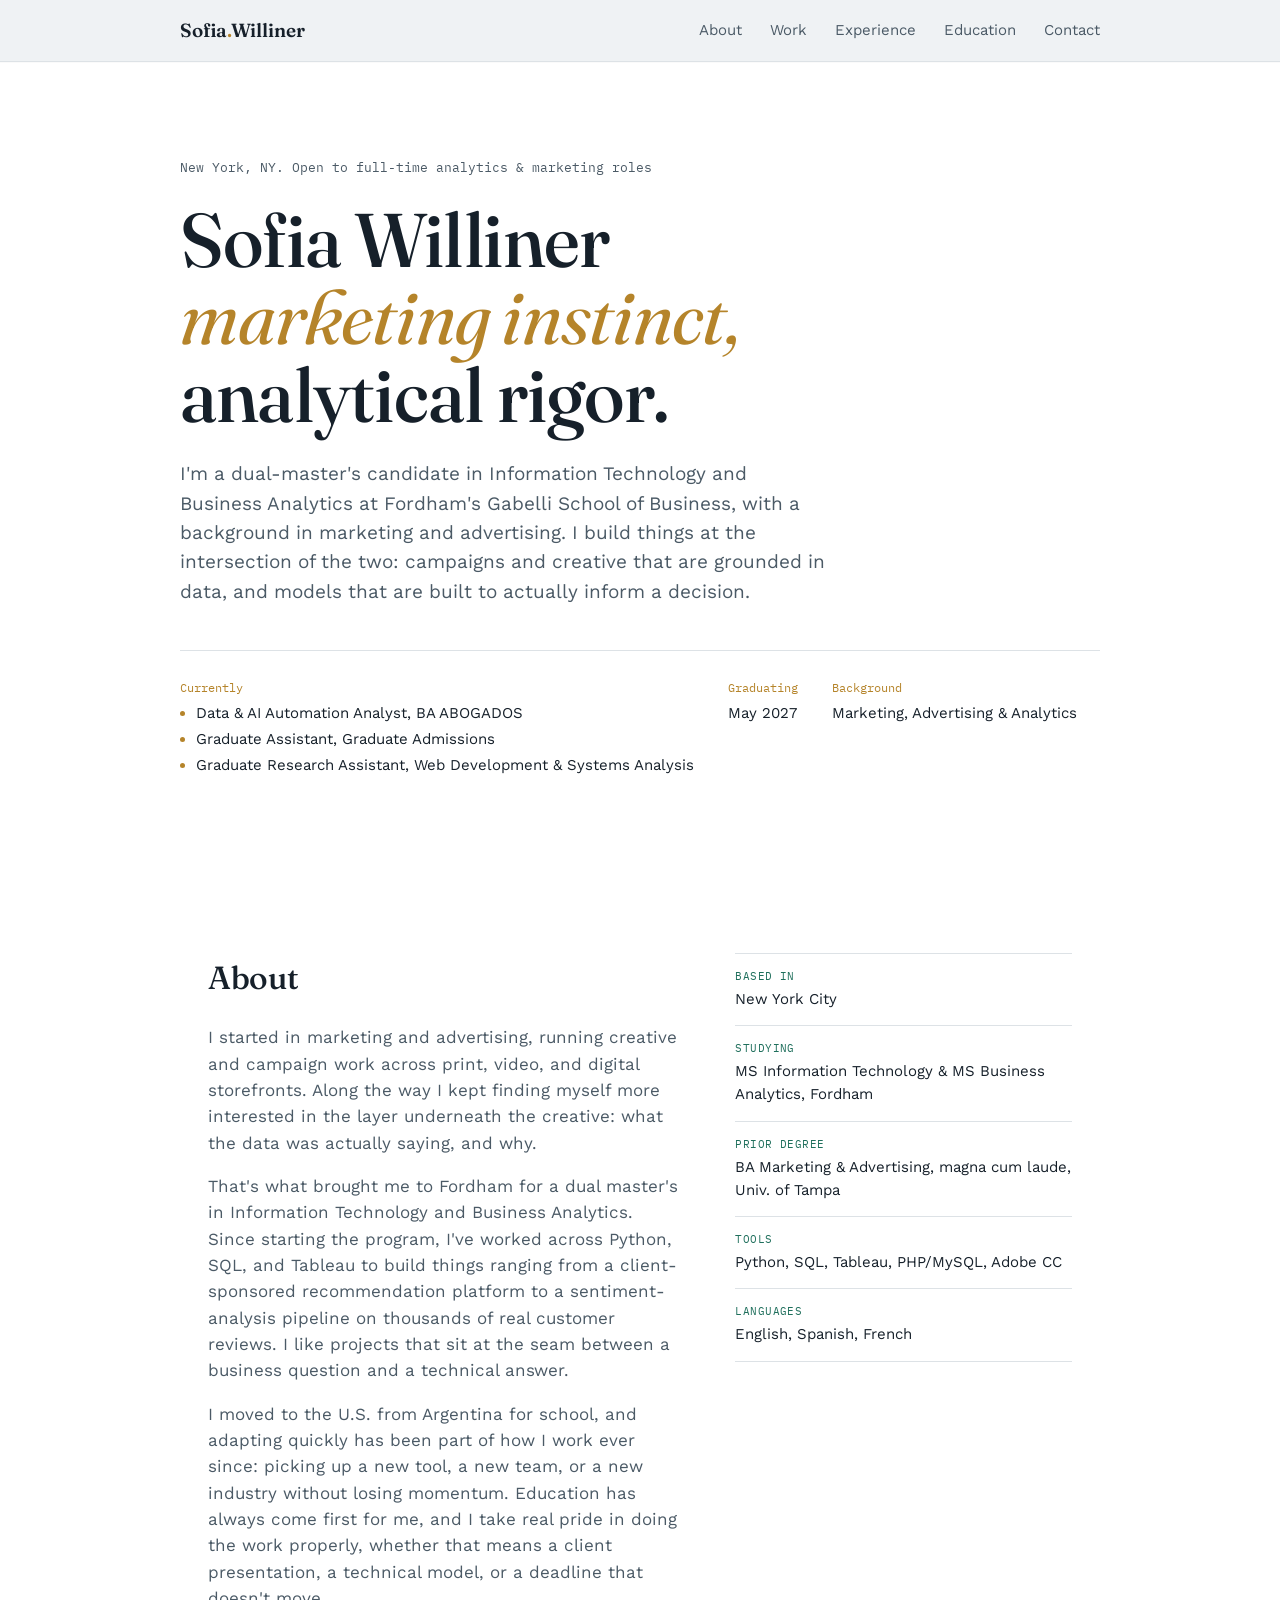
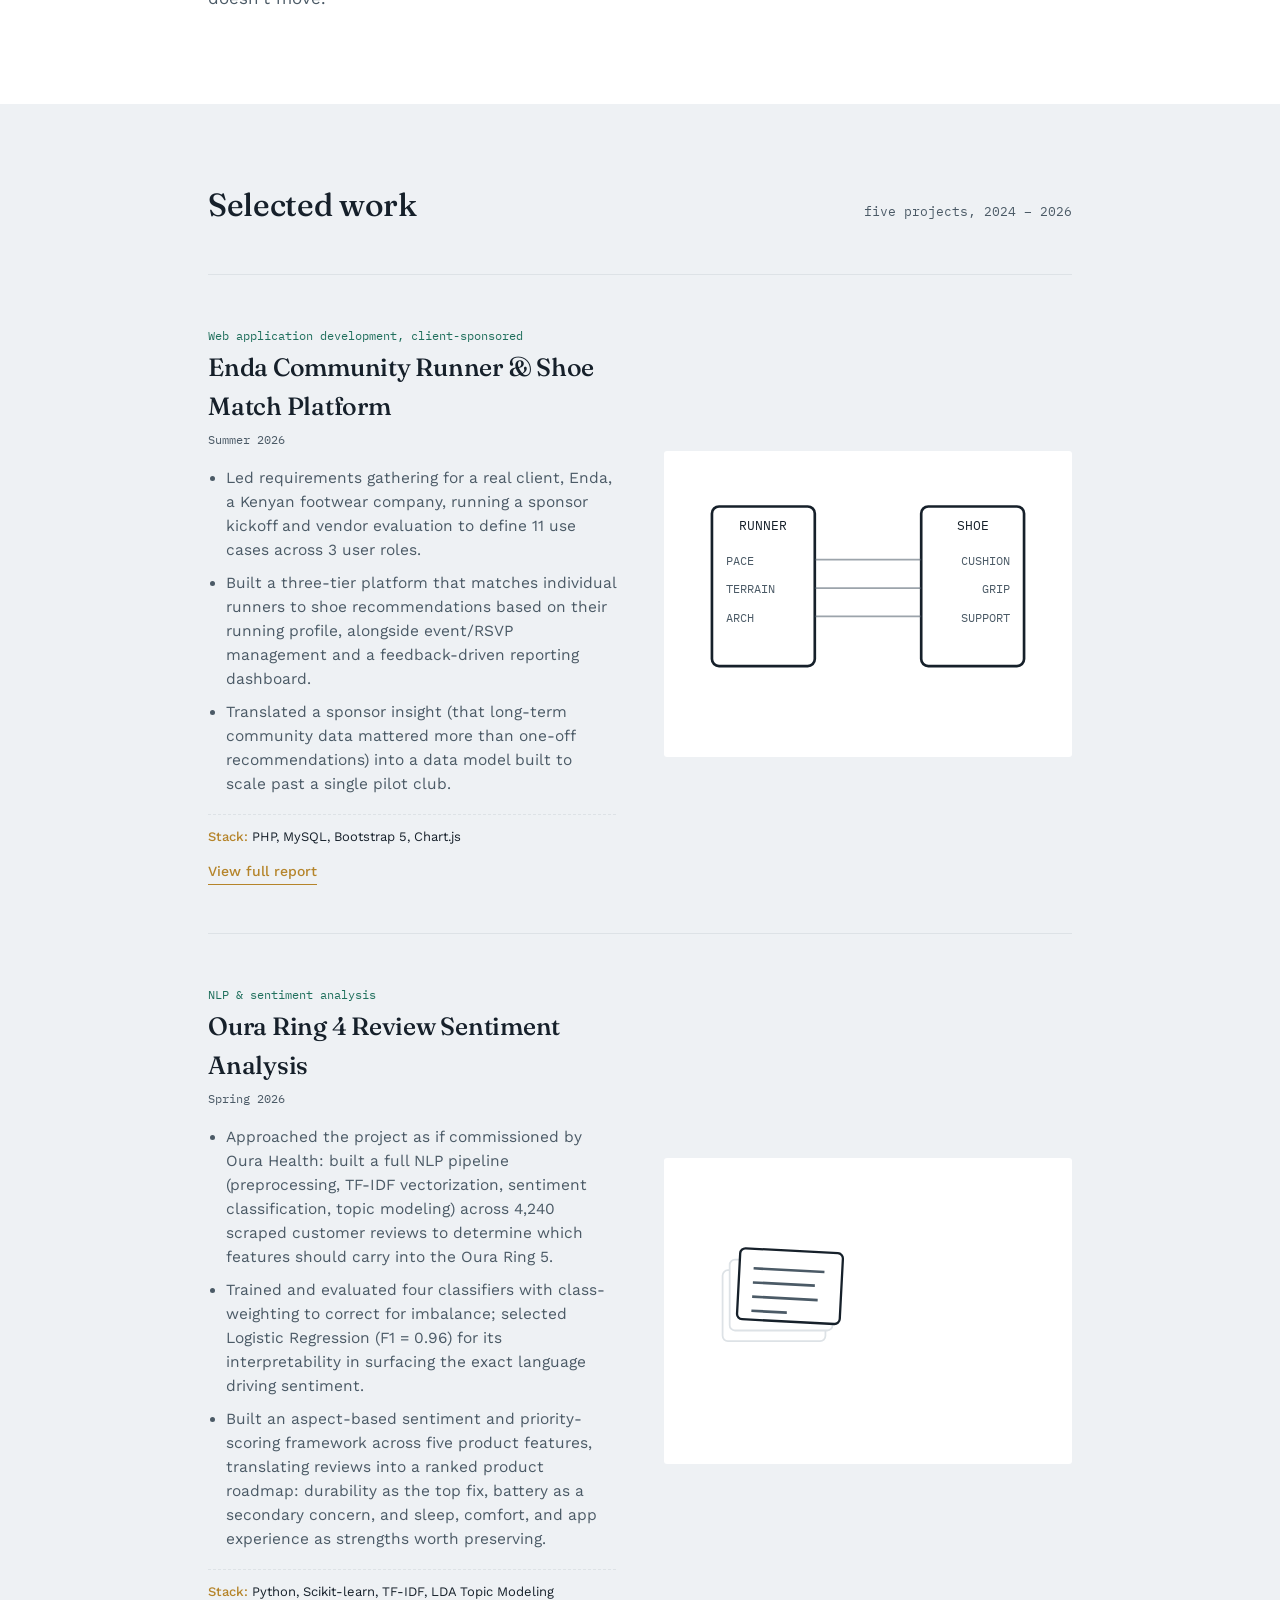
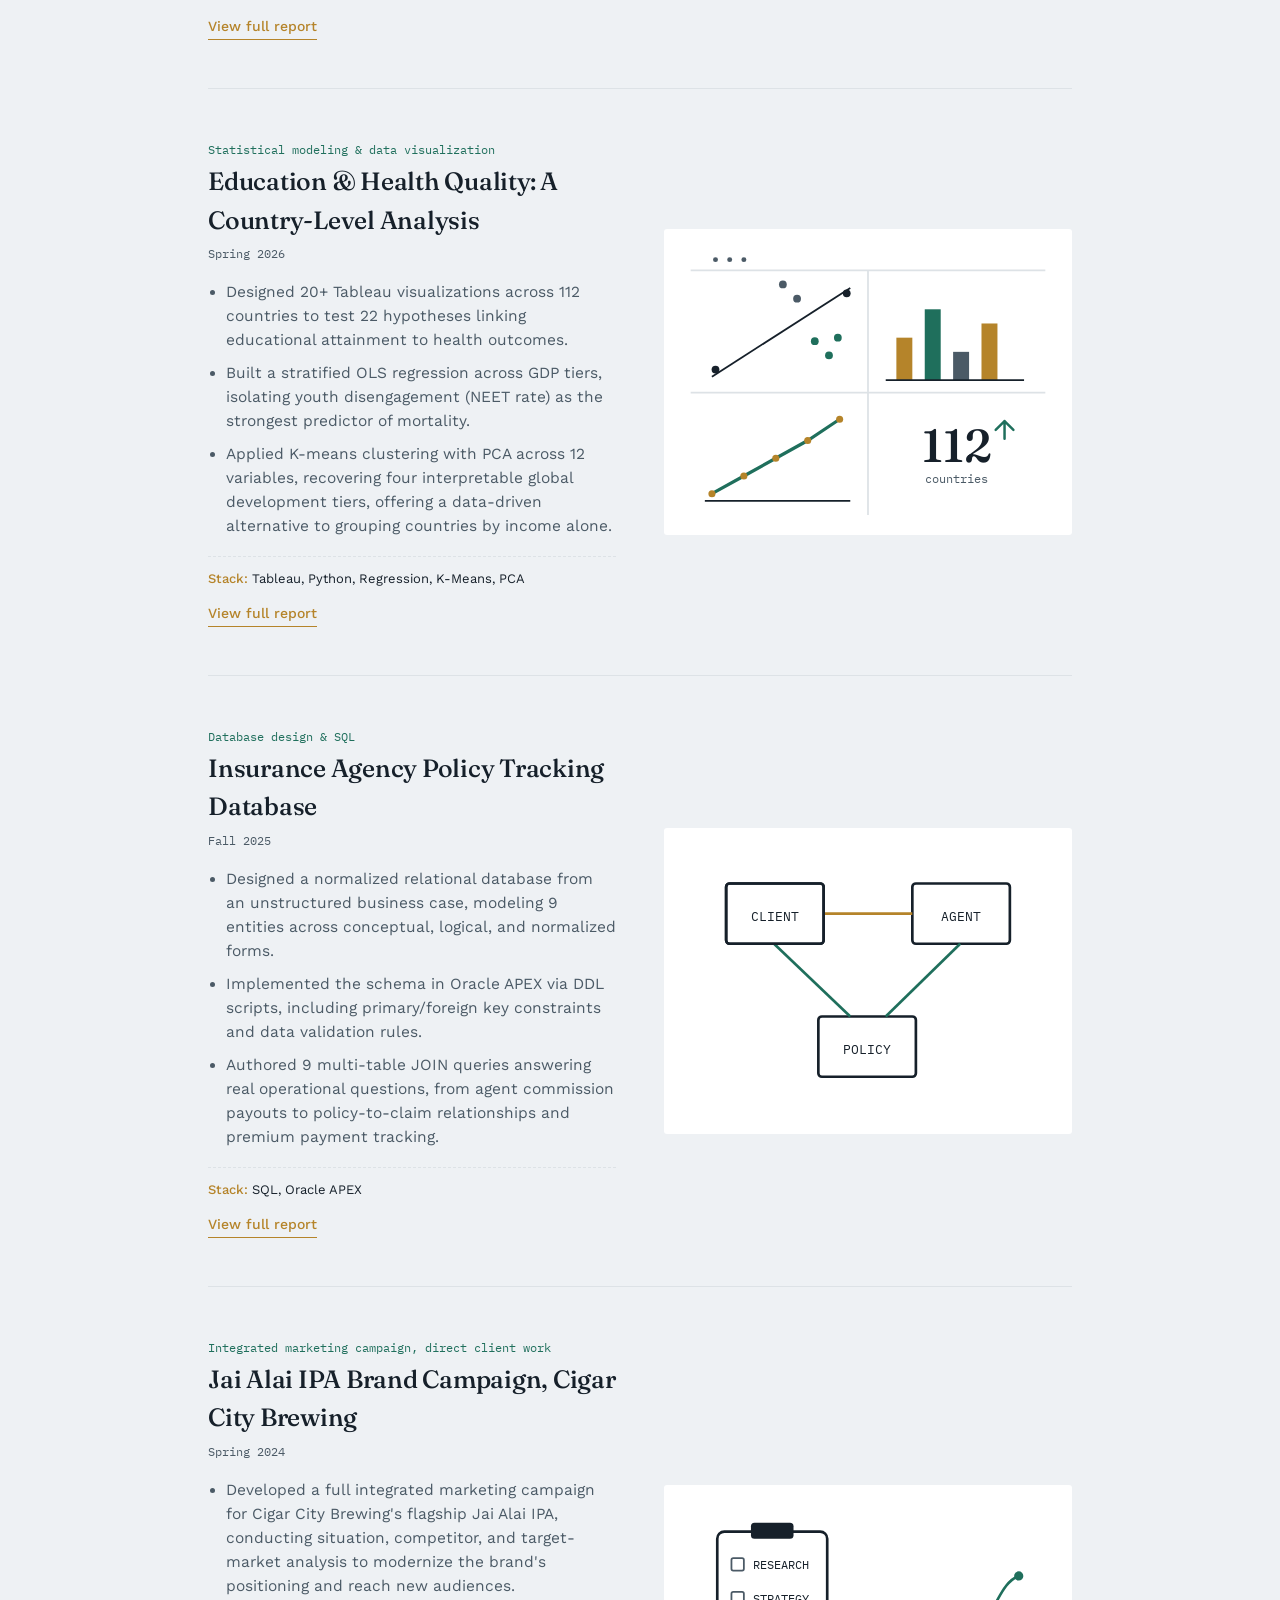
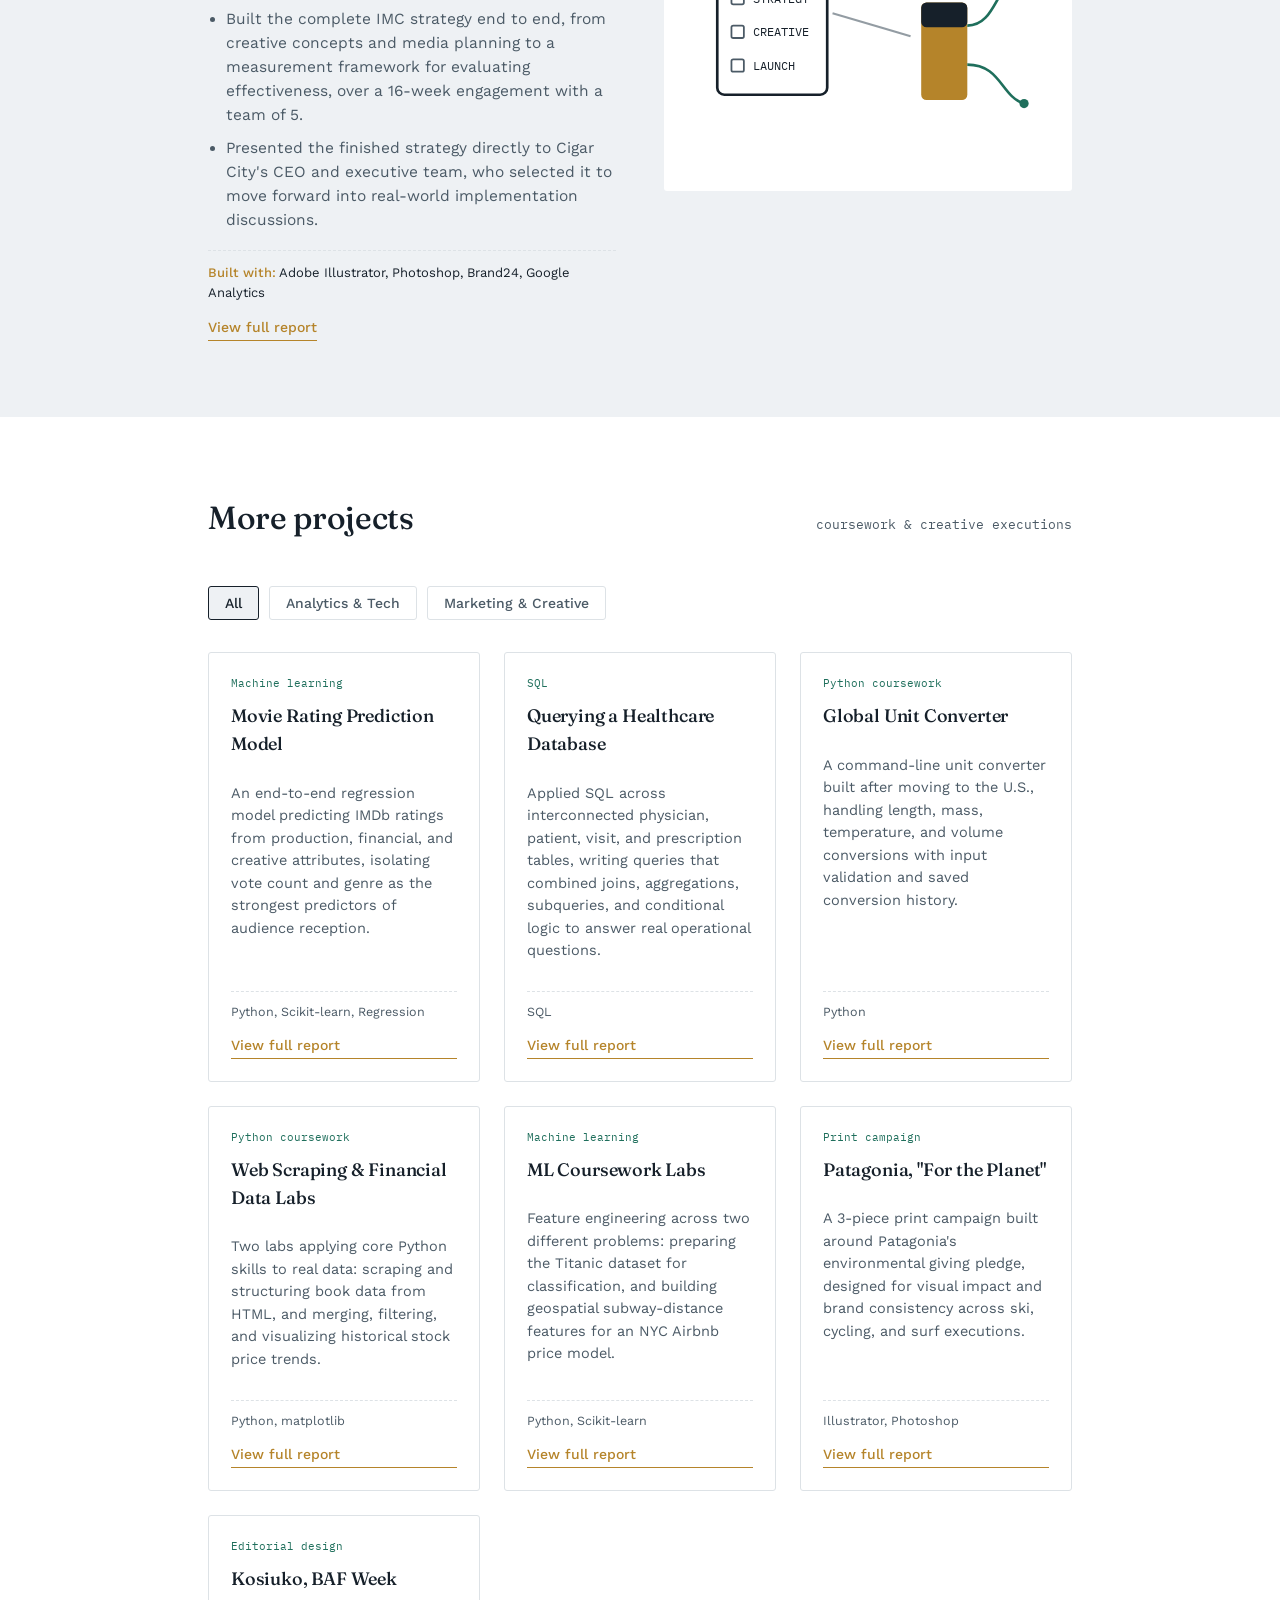
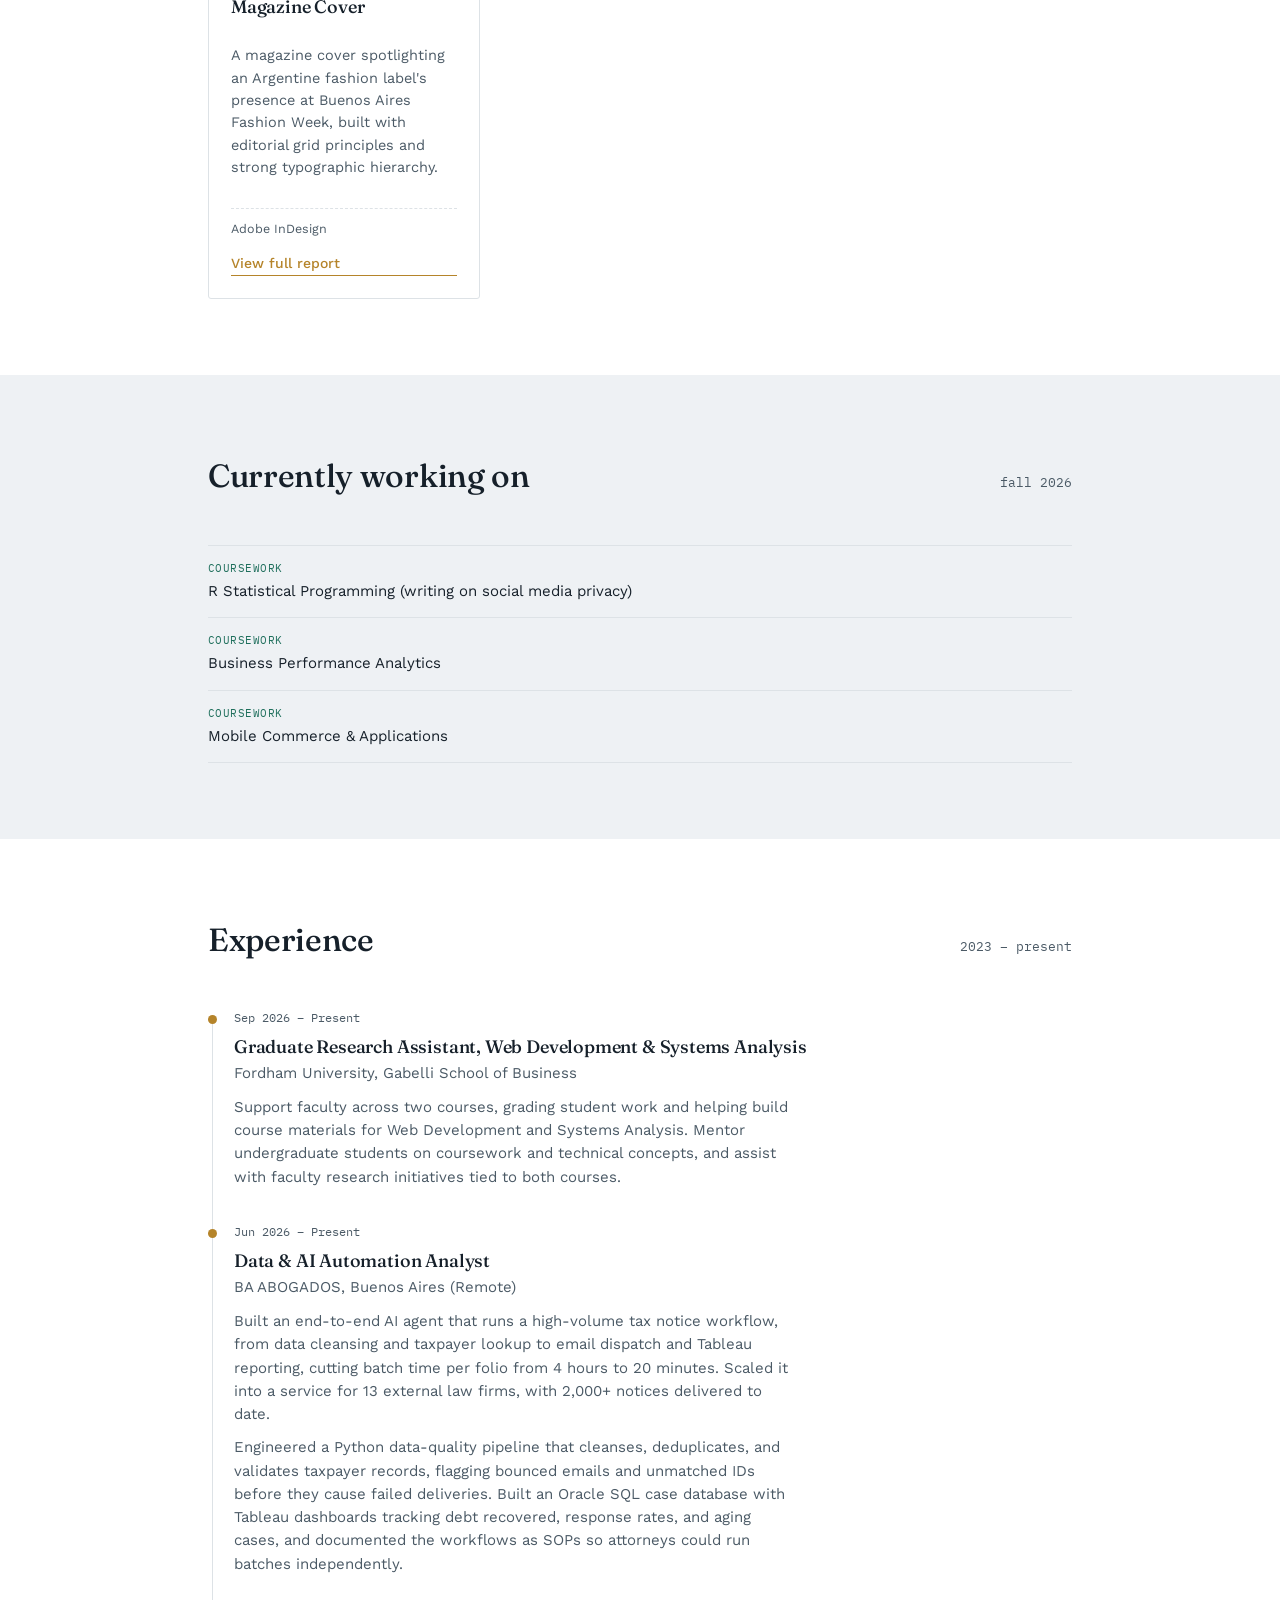
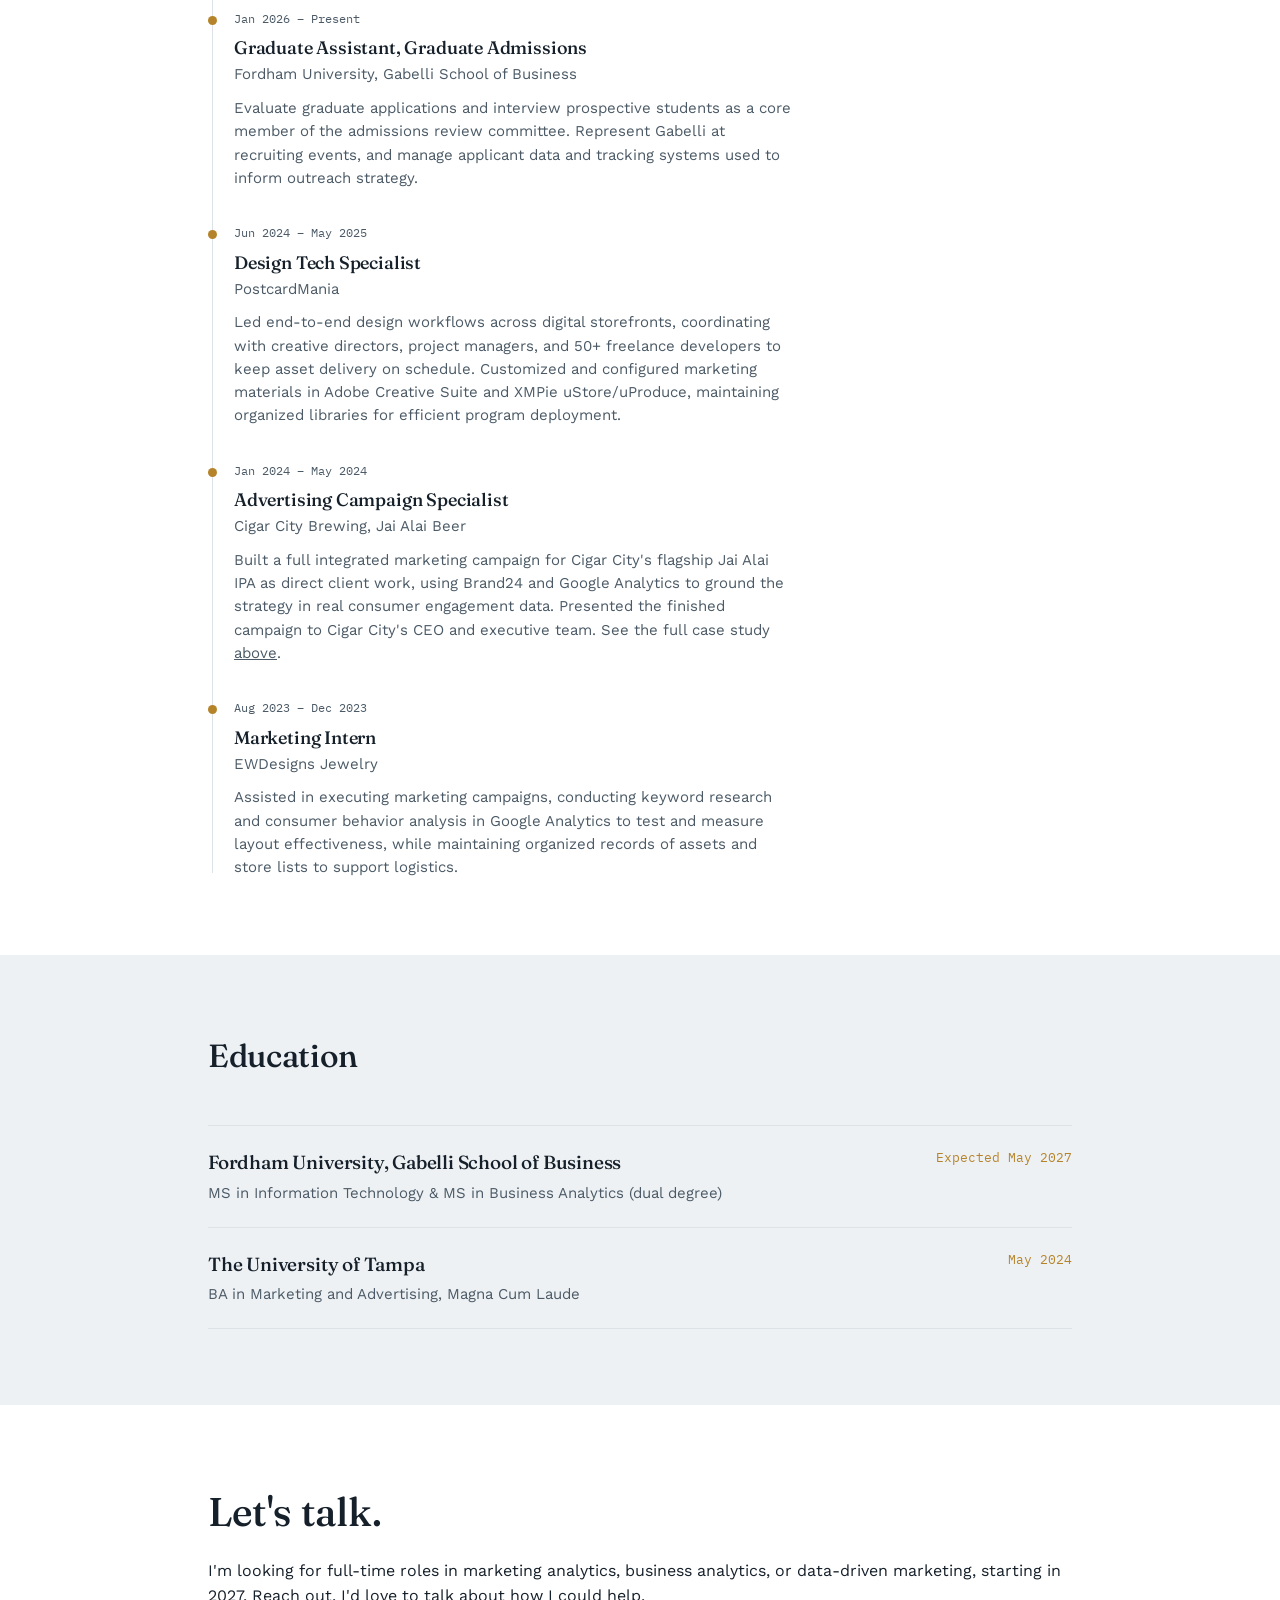
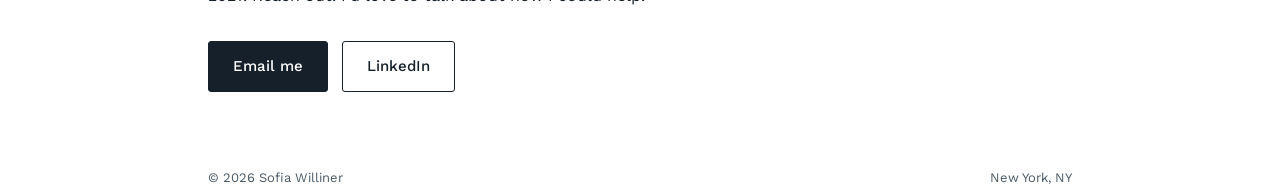
==== index.html @ 8c2c1e41 "Add files via upload" ====
<!DOCTYPE html>
<html lang="en">
<head>
<meta charset="UTF-8">
<meta name="viewport" content="width=device-width, initial-scale=1">
<title>Sofia Williner</title>
<link rel="preconnect" href="https://fonts.googleapis.com">
<link rel="preconnect" href="https://fonts.gstatic.com" crossorigin>
<link href="https://fonts.googleapis.com/css2?family=Fraunces:ital,opsz,wght@0,9..144,300;0,9..144,500;0,9..144,600;1,9..144,400;1,9..144,500&family=Work+Sans:wght@300;400;500;600;700&family=IBM+Plex+Mono:wght@400;500&display=swap" rel="stylesheet">
<style>
  :root {
    --paper: #FFFFFF;
    --mist: #EEF1F4;
    --ink: #16202A;
    --ink-soft: #4B5A66;
    --gold: #B5842A;
    --gold-soft: #F3E4C4;
    --teal: #1F6F5C;
    --line: #DDE2E6;
    --radius: 3px;
  }

  :root:not([data-theme="light"]) {
    @media (prefers-color-scheme: dark) {
      --paper: #12181C;
      --mist: #1B2328;
      --ink: #ECEFF1;
      --ink-soft: #A9B6BE;
      --gold: #E3B94A;
      --gold-soft: #3A331B;
      --teal: #4FBFA3;
      --line: #2B363C;
    }
  }

  :root[data-theme="dark"] {
    --paper: #12181C;
    --mist: #1B2328;
    --ink: #ECEFF1;
    --ink-soft: #A9B6BE;
    --gold: #E3B94A;
    --gold-soft: #3A331B;
    --teal: #4FBFA3;
    --line: #2B363C;
  }

  * { box-sizing: border-box; }

  html { scroll-behavior: smooth; }
  @media (prefers-reduced-motion: reduce) {
    html { scroll-behavior: auto; }
    * { animation: none !important; transition: none !important; }
  }

  body {
    margin: 0;
    background: var(--paper);
    color: var(--ink);
    font-family: 'Work Sans', sans-serif;
    font-weight: 400;
    line-height: 1.55;
    -webkit-font-smoothing: antialiased;
  }

  h1, h2, h3, .display {
    font-family: 'Fraunces', serif;
    color: var(--ink);
    margin: 0;
    letter-spacing: -0.01em;
  }

  a { color: inherit; }

  .wrap {
    max-width: 920px;
    margin: 0 auto;
    padding: 0 28px;
  }

  /* ---------- NAV ---------- */
  header {
    position: sticky;
    top: 0;
    z-index: 20;
    background: color-mix(in srgb, var(--mist) 92%, transparent);
    backdrop-filter: blur(8px);
    border-bottom: 1px solid var(--line);
    box-shadow: 0 1px 0 rgba(0,0,0,.02);
  }
  .nav-row {
    display: flex;
    align-items: center;
    justify-content: space-between;
    padding: 16px 0;
  }
  .mark {
    font-family: 'Fraunces', serif;
    font-weight: 600;
    font-size: 19px;
    text-decoration: none;
    color: var(--ink);
  }
  .mark span { color: var(--gold); }
  nav.links { display: flex; gap: 28px; }
  nav.links a {
    text-decoration: none;
    font-size: 15px;
    color: var(--ink-soft);
    transition: color .15s ease;
  }
  nav.links a:hover { color: var(--gold); }
  .nav-toggle { display: none; }

  @media (max-width: 620px) {
    nav.links {
      position: absolute;
      top: 100%; left: 0; right: 0;
      background: var(--paper);
      border-bottom: 1px solid var(--line);
      flex-direction: column;
      gap: 0;
      max-height: 0;
      overflow: hidden;
      transition: max-height .25s ease;
    }
    nav.links.open { max-height: 260px; }
    nav.links a { padding: 14px 28px; border-top: 1px solid var(--line); }
    .nav-toggle {
      display: block;
      background: none;
      border: none;
      color: var(--ink);
      font-size: 22px;
      cursor: pointer;
      padding: 4px;
    }
  }

  /* ---------- HERO ---------- */
  .hero {
    padding: 96px 0 80px;
  }
  .eyebrow-line {
    font-family: 'IBM Plex Mono', monospace;
    font-size: 13px;
    color: var(--ink-soft);
    margin-bottom: 22px;
  }
  .hero h1 {
    font-size: clamp(42px, 7vw, 76px);
    font-weight: 500;
    line-height: 1.02;
  }
  .hero h1 em {
    font-style: italic;
    font-weight: 400;
    color: var(--gold);
  }
  .hero p.lede {
    max-width: 54ch;
    font-size: 19px;
    color: var(--ink-soft);
    margin-top: 26px;
  }
  .hero-facts {
    display: flex;
    flex-wrap: wrap;
    gap: 34px;
    margin-top: 44px;
    padding-top: 28px;
    border-top: 1px solid var(--line);
  }
  .fact dt {
    font-family: 'IBM Plex Mono', monospace;
    font-size: 12px;
    color: var(--gold);
    margin-bottom: 4px;
  }
  .fact dd {
    margin: 0;
    font-size: 15px;
    color: var(--ink);
  }
  .fact-list {
    margin: 0;
    padding: 0 0 0 16px;
  }
  .fact-list li {
    font-size: 15px;
    color: var(--ink);
    margin-bottom: 3px;
  }
  .fact-list li::marker { color: var(--gold); }

  /* ---------- SECTION SCAFFOLDING ---------- */
  section { padding: 76px 0; }
  section.alt { background: var(--mist); }
  .section-head {
    display: flex;
    align-items: baseline;
    justify-content: space-between;
    gap: 20px;
    margin-bottom: 44px;
  }
  .section-head h2 {
    font-size: 32px;
    font-weight: 500;
  }
  .section-head .count {
    font-family: 'IBM Plex Mono', monospace;
    font-size: 13px;
    color: var(--ink-soft);
    white-space: nowrap;
  }

  /* ---------- ABOUT ---------- */
  .about-grid {
    display: grid;
    grid-template-columns: 1.4fr 1fr;
    gap: 56px;
  }
  .about-grid p { font-size: 17px; color: var(--ink-soft); max-width: 62ch; }
  .about-grid p + p { margin-top: 16px; }
  .quickfacts { list-style: none; margin: 0; padding: 0; }
  .quickfacts li {
    padding: 14px 0;
    border-top: 1px solid var(--line);
    display: flex; flex-direction: column; gap: 3px;
  }
  .quickfacts li:last-child { border-bottom: 1px solid var(--line); }
  .quickfacts .k {
    font-family: 'IBM Plex Mono', monospace;
    font-size: 11px;
    text-transform: uppercase;
    letter-spacing: .04em;
    color: var(--teal);
  }
  .quickfacts .v { font-size: 15px; }

  @media (max-width: 720px) {
    .about-grid { grid-template-columns: 1fr; }
  }

  /* ---------- PROJECTS ---------- */
  .project {
    display: grid;
    grid-template-columns: 1fr 1fr;
    gap: 48px;
    align-items: center;
    padding: 48px 0;
    border-top: 1px solid var(--line);
  }
  .project:last-child { padding-bottom: 0; }
  .project.reverse .art { order: 2; }
  .project .art {
    aspect-ratio: 4 / 3;
    background: var(--mist);
    border-radius: var(--radius);
    display: flex;
    align-items: center;
    justify-content: center;
    padding: 20px;
  }
  section.alt .project .art { background: var(--paper); }
  .project .art svg { width: 100%; height: 100%; overflow: visible; }

  .art:hover svg { transform: scale(1.025); }
  .art svg { transition: transform .35s ease; }

  .art svg path, .art svg line {
    transition: stroke-dashoffset 1.1s cubic-bezier(.25,.7,.35,1);
  }
  .art svg circle:not(.footstep):not(.signal):not(.query-dot):not(.bubble):not(.flow-dot), .art svg rect {
    transform-box: fill-box;
    transform-origin: center;
    opacity: 0;
    transform: scale(.4);
    transition: opacity .5s ease, transform .5s cubic-bezier(.25,.7,.35,1);
    transition-delay: calc(var(--i, 0) * 90ms);
  }
  .art.in-view svg circle:not(.footstep):not(.signal):not(.query-dot):not(.bubble):not(.flow-dot), .art.in-view svg rect {
    opacity: 1;
    transform: scale(1);
  }
  .art svg circle:not(.footstep):not(.signal):not(.query-dot):not(.bubble):not(.flow-dot):not(.match-dot):hover, .art svg rect:hover {
    transform: scale(1.35);
    cursor: pointer;
    transition-delay: 0s, 0s;
  }
  @media (prefers-reduced-motion: reduce) {
    .art svg circle, .art svg rect { opacity: 1; transform: scale(1); }
    .art:hover svg { transform: none; }
  }

  /* Enda: running shoe + footsteps */
  .shoe {
    transform-box: fill-box;
    transform-origin: center;
    transform: translate(14px, 120px);
    transition: transform .3s ease;
  }
  .art:hover .shoe {
    animation: run-shoe 2.6s ease-in-out infinite alternate;
  }
  @keyframes run-shoe {
    0%   { transform: translate(14px, 120px) rotate(-6deg); }
    25%  { transform: translate(49px, 107px) rotate(5deg); }
    50%  { transform: translate(84px, 114px) rotate(-6deg); }
    75%  { transform: translate(119px, 102px) rotate(5deg); }
    100% { transform: translate(154px, 94px) rotate(-6deg); }
  }
  .footstep {
    transform-box: fill-box;
    transform-origin: center;
    opacity: 0;
    transform: scale(0);
    transition: opacity .3s ease, transform .3s ease;
    transition-delay: var(--fd, 0s);
  }
  .art:hover .footstep { opacity: .55; transform: scale(1); }
  @media (prefers-reduced-motion: reduce) {
    .shoe { animation: none !important; }
    .footstep { transition: none; }
  }

  .project .field {
    font-family: 'IBM Plex Mono', monospace;
    font-size: 12px;
    color: var(--teal);
    margin-bottom: 10px;
  }
  .project h3 { font-size: 25px; font-weight: 500; margin-bottom: 6px; }
  .project .when {
    font-family: 'IBM Plex Mono', monospace;
    font-size: 12px;
    color: var(--ink-soft);
    margin-bottom: 16px;
    display: block;
  }
  .project ul { margin: 0; padding: 0 0 0 18px; }
  .project li {
    font-size: 15.5px;
    color: var(--ink-soft);
    margin-bottom: 9px;
  }
  .stack {
    margin-top: 18px;
    font-size: 13px;
    color: var(--ink);
    border-top: 1px dashed var(--line);
    padding-top: 12px;
  }
  .stack b { color: var(--gold); font-weight: 500; }
  .report-link {
    display: inline-block;
    margin-top: 14px;
    font-size: 14px;
    font-weight: 500;
    color: var(--gold);
    text-decoration: none;
    border-bottom: 1px solid var(--gold);
    padding-bottom: 1px;
  }
  .report-link:hover { color: var(--teal); border-color: var(--teal); }

  @media (max-width: 720px) {
    .project, .project.reverse { grid-template-columns: 1fr; }
    .project.reverse .art { order: 0; }
  }

  /* ---------- MORE PROJECTS ---------- */
  .filters {
    display: flex;
    gap: 10px;
    margin-bottom: 32px;
  }
  .filter-chip {
    font-family: 'Work Sans', sans-serif;
    font-size: 14px;
    font-weight: 500;
    background: none;
    border: 1px solid var(--line);
    color: var(--ink-soft);
    padding: 8px 16px;
    border-radius: var(--radius);
    cursor: pointer;
    transition: border-color .15s ease, color .15s ease;
  }
  .filter-chip:hover { border-color: var(--gold); color: var(--ink); }
  .filter-chip.active {
    border-color: var(--ink);
    color: var(--ink);
    background: var(--mist);
  }
  .mini-grid {
    display: grid;
    grid-template-columns: repeat(3, 1fr);
    gap: 24px;
  }
  .mini-card {
    border: 1px solid var(--line);
    border-radius: var(--radius);
    padding: 22px;
    display: flex;
    flex-direction: column;
    transition: opacity .2s ease, transform .2s ease;
  }
  .mini-card.hidden { display: none; }
  .mini-field {
    font-family: 'IBM Plex Mono', monospace;
    font-size: 11px;
    color: var(--teal);
    margin-bottom: 10px;
  }
  .mini-card h3 { font-size: 18px; font-weight: 500; margin-bottom: 10px; }
  .mini-card p { font-size: 14.5px; color: var(--ink-soft); flex-grow: 1; }
  .mini-stack {
    margin-top: 14px;
    font-size: 12.5px;
    color: var(--ink-soft);
    border-top: 1px dashed var(--line);
    padding-top: 10px;
  }

  @media (max-width: 860px) {
    .mini-grid { grid-template-columns: 1fr 1fr; }
  }
  @media (max-width: 620px) {
    .mini-grid { grid-template-columns: 1fr; }
    .filters { flex-wrap: wrap; }
  }

  /* ---------- EXPERIENCE ---------- */
  .timeline { position: relative; padding-left: 26px; }
  .timeline::before {
    content: "";
    position: absolute;
    left: 4px; top: 6px; bottom: 6px;
    width: 1px;
    background: var(--line);
  }
  .tl-item { position: relative; padding-bottom: 34px; }
  .tl-item:last-child { padding-bottom: 0; }
  .tl-item::before {
    content: "";
    position: absolute;
    left: -26px; top: 6px;
    width: 9px; height: 9px;
    border-radius: 50%;
    background: var(--gold);
  }
  .tl-when {
    font-family: 'IBM Plex Mono', monospace;
    font-size: 12px;
    color: var(--ink-soft);
    display: block;
    margin-bottom: 6px;
  }
  .tl-item h3 { font-size: 18px; font-weight: 500; }
  .tl-item .org { color: var(--ink-soft); font-size: 15px; }
  .tl-item p { font-size: 15px; color: var(--ink-soft); margin: 10px 0 0; max-width: 62ch; }

  /* ---------- EDUCATION ---------- */
  .edu-item {
    display: grid;
    grid-template-columns: 1fr auto;
    gap: 16px;
    padding: 22px 0;
    border-top: 1px solid var(--line);
  }
  .edu-item:last-child { border-bottom: 1px solid var(--line); }
  .edu-item h3 { font-size: 19px; font-weight: 500; }
  .edu-item .prog { color: var(--ink-soft); font-size: 15px; margin-top: 4px; }
  .edu-item .when {
    font-family: 'IBM Plex Mono', monospace;
    font-size: 13px;
    color: var(--gold);
    white-space: nowrap;
    align-self: start;
  }

  /* ---------- CONTACT ---------- */
  .contact-box {
    text-align: left;
  }
  .contact-box h2 { font-size: 40px; font-weight: 500; max-width: 14ch; }
  .contact-links {
    display: flex;
    flex-wrap: wrap;
    gap: 14px;
    margin-top: 32px;
  }
  .btn {
    font-family: 'Work Sans', sans-serif;
    font-size: 15px;
    font-weight: 500;
    text-decoration: none;
    padding: 13px 24px;
    border-radius: var(--radius);
    border: 1px solid var(--ink);
    color: var(--ink);
    transition: background .15s ease, color .15s ease;
  }
  .btn.primary {
    background: var(--ink);
    color: var(--paper);
  }
  .btn.primary:hover { background: var(--gold); border-color: var(--gold); color: var(--ink); }
  .btn:not(.primary):hover { background: var(--mist); }

  footer {
    padding: 32px 0 48px;
    font-size: 13px;
    color: var(--ink-soft);
    display: flex;
    justify-content: space-between;
    flex-wrap: wrap;
    gap: 10px;
  }

  .reveal {
    opacity: 1;
    transform: none;
  }  /* ---------- Enda: radiating match signals ---------- */
  .match-line { opacity: .55; }
  .signal {
    opacity: 0;
    offset-distance: 0%;
  }
  .art:hover .signal {
    animation: travel-query 1.6s ease-in-out infinite;
  }
  .match-text {
    opacity: 0;
    transition: opacity .35s ease;
    transition-delay: 1.15s;
  }
  .art:hover .match-text { opacity: 1; }

  /* ---------- Oura Ring: review cards + extracted aspects ---------- */
  .scan-line {
    opacity: 0;
    transform: translateX(0);
  }
  .art:hover .scan-line {
    animation: scan-sweep 1.8s ease-in-out infinite;
  }
  @keyframes scan-sweep {
    0%   { opacity: 0;  transform: translateX(0); }
    15%  { opacity: .9; }
    85%  { opacity: .9; }
    100% { opacity: 0;  transform: translateX(45px); }
  }
  .tag {
    opacity: 0;
    transform: translateX(-10px);
    transition: opacity .35s ease, transform .35s ease;
    transition-delay: var(--td, 0s);
  }
  .art:hover .tag { opacity: 1; transform: translateX(0); }

  /* ---------- Education & Health: Tableau cross-filter ---------- */
  .dashboard .panel {
    transform-box: fill-box; transform-origin: center;
    transition: opacity .3s ease, transform .3s ease;
  }
  .dashboard:hover .panel { opacity: .35; }
  .dashboard .panel:hover { opacity: 1; transform: scale(1.04); }

  /* ---------- Insurance DB: SQL snippet + flowing query dots ---------- */
  .sql-snippet {
    opacity: 0;
    transition: opacity .4s ease;
  }
  .art:hover .sql-snippet { opacity: 1; }
  .conn:hover { stroke-width: 2.5; cursor: pointer; }
  .query-dot {
    opacity: 0;
    offset-distance: 0%;
  }
  .art:hover .query-dot {
    animation: travel-query 1.8s linear infinite;
  }
  @keyframes travel-query {
    0%   { opacity: 0;  offset-distance: 0%; }
    10%  { opacity: 1; }
    90%  { opacity: 1; }
    100% { opacity: 0;  offset-distance: 100%; }
  }

  /* ---------- Jai Alai: bubbles, reach pulse, research lens ---------- */
  .bubble {
    transform-box: fill-box; transform-origin: center;
    opacity: 0;
  }
  .art:hover .bubble {
    animation: bubble-rise 2.2s ease-in infinite;
  }
  @keyframes bubble-rise {
    0%   { opacity: 0; transform: translateY(0) scale(.7); }
    15%  { opacity: .8; }
    85%  { opacity: .5; }
    100% { opacity: 0; transform: translateY(-42px) scale(1.1); }
  }
  .reach-line {
    transition: stroke-width .3s ease, opacity .3s ease;
  }
  .art:hover .reach-line {
    animation: reach-pulse 1.6s ease-in-out infinite;
  }
  @keyframes reach-pulse {
    0%, 100% { stroke-width: 1.5; opacity: .75; }
    50%      { stroke-width: 2.6; opacity: 1; }
  }
  .flow-line { opacity: .6; }
  .flow-dot {
    opacity: 0;
    offset-distance: 0%;
  }
  .art:hover .flow-dot {
    animation: travel-query 1.6s ease-in-out infinite;
  }
  .tick {
    opacity: 0;
    transition: opacity .25s ease;
    transition-delay: var(--td, 0s);
  }
  .art:hover .tick { opacity: 1; }
  .approved {
    transform-box: fill-box; transform-origin: center;
    opacity: 0; transform: scale(.5);
    transition: opacity .3s ease, transform .3s ease;
    transition-delay: 1.3s;
  }
  .art:hover .approved { opacity: 1; transform: scale(1); }

</style>
</head>
<body>

<header>
  <div class="wrap nav-row">
    <a href="#top" class="mark">Sofia<span>.</span>Williner</a>
    <button class="nav-toggle" aria-label="Toggle menu" onclick="document.querySelector('nav.links').classList.toggle('open')">&#9776;</button>
    <nav class="links">
      <a href="#about">About</a>
      <a href="#work">Work</a>
      <a href="#experience">Experience</a>
      <a href="#education">Education</a>
      <a href="#contact">Contact</a>
    </nav>
  </div>
</header>

<main id="top">

  <!-- HERO -->
  <section class="hero wrap">
    <div class="eyebrow-line reveal">New York, NY. Open to full-time analytics &amp; marketing roles</div>
    <h1 class="reveal" style="animation-delay:.05s">Sofia Williner<br><em>marketing instinct,</em><br>analytical rigor.</h1>
    <p class="lede reveal" style="animation-delay:.1s">
      I'm a dual-master's candidate in Information Technology and Business Analytics at Fordham's Gabelli School of Business, with a background in marketing and advertising. I build things at the intersection of the two: campaigns and creative that are grounded in data, and models that are built to actually inform a decision.
    </p>
    <dl class="hero-facts reveal" style="animation-delay:.15s">
      <div class="fact"><dt>Currently</dt><dd>
        <ul class="fact-list">
          <li>Data &amp; AI Automation Analyst, BA ABOGADOS</li>
          <li>Graduate Assistant, Graduate Admissions</li>
          <li>Graduate Research Assistant, Web Development &amp; Systems Analysis</li>
        </ul>
      </dd></div>
      <div class="fact"><dt>Graduating</dt><dd>May 2027</dd></div>
      <div class="fact"><dt>Background</dt><dd>Marketing, Advertising &amp; Analytics</dd></div>
    </dl>
  </section>

  <!-- ABOUT -->
  <section id="about">
    <div class="wrap about-grid">
      <div>
        <h2 style="font-size:32px;font-weight:500;margin-bottom:22px;">About</h2>
        <p>I started in marketing and advertising, running creative and campaign work across print, video, and digital storefronts. Along the way I kept finding myself more interested in the layer underneath the creative: what the data was actually saying, and why.</p>
        <p>That's what brought me to Fordham for a dual master's in Information Technology and Business Analytics. Since starting the program, I've worked across Python, SQL, and Tableau to build things ranging from a client-sponsored recommendation platform to a sentiment-analysis pipeline on thousands of real customer reviews. I like projects that sit at the seam between a business question and a technical answer.</p>
        <p>I moved to the U.S. from Argentina for school, and adapting quickly has been part of how I work ever since: picking up a new tool, a new team, or a new industry without losing momentum. Education has always come first for me, and I take real pride in doing the work properly, whether that means a client presentation, a technical model, or a deadline that doesn't move.</p>
      </div>
      <ul class="quickfacts">
        <li><span class="k">Based in</span><span class="v">New York City</span></li>
        <li><span class="k">Studying</span><span class="v">MS Information Technology &amp; MS Business Analytics, Fordham</span></li>
        <li><span class="k">Prior degree</span><span class="v">BA Marketing &amp; Advertising, magna cum laude, Univ. of Tampa</span></li>
        <li><span class="k">Tools</span><span class="v">Python, SQL, Tableau, PHP/MySQL, Adobe CC</span></li>
        <li><span class="k">Languages</span><span class="v">English, Spanish, French</span></li>
      </ul>
    </div>
  </section>

  <!-- WORK -->
  <section id="work" class="alt">
    <div class="wrap">
      <div class="section-head">
        <h2>Selected work</h2>
        <span class="count">five projects, 2024 – 2026</span>
      </div>

      <!-- Project 1: Enda -->
      <div class="project">
        <div>
          <span class="field">Web application development, client-sponsored</span>
          <h3>Enda Community Runner &amp; Shoe Match Platform</h3>
          <span class="when">Summer 2026</span>
          <ul>
            <li>Led requirements gathering for a real client, Enda, a Kenyan footwear company, running a sponsor kickoff and vendor evaluation to define 11 use cases across 3 user roles.</li>
            <li>Built a three-tier platform that matches individual runners to shoe recommendations based on their running profile, alongside event/RSVP management and a feedback-driven reporting dashboard.</li>
            <li>Translated a sponsor insight (that long-term community data mattered more than one-off recommendations) into a data model built to scale past a single pilot club.</li>
          </ul>
          <div class="stack"><b>Stack:</b> PHP, MySQL, Bootstrap 5, Chart.js</div>
          <a class="report-link" href="https://github.com/sofiw212/sofia-williner-portfolio/tree/main/enda-platform" target="_blank" rel="noopener">View full report</a>
        </div>
        <div class="art">
          <svg viewBox="0 0 200 150" fill="none" class="enda-art">
            <!-- runner profile card -->
            <rect x="12" y="20" width="58" height="90" rx="4" fill="none" stroke="var(--ink)" stroke-width="1.5"/>
            <text x="41" y="33" text-anchor="middle" font-family="IBM Plex Mono, monospace" font-size="7.5" fill="var(--ink)">RUNNER</text>
            <text x="20" y="53" font-family="IBM Plex Mono, monospace" font-size="6.5" fill="var(--ink-soft)">PACE</text>
            <text x="20" y="69" font-family="IBM Plex Mono, monospace" font-size="6.5" fill="var(--ink-soft)">TERRAIN</text>
            <text x="20" y="85" font-family="IBM Plex Mono, monospace" font-size="6.5" fill="var(--ink-soft)">ARCH</text>

            <!-- shoe profile card -->
            <rect x="130" y="20" width="58" height="90" rx="4" fill="none" stroke="var(--ink)" stroke-width="1.5"/>
            <text x="159" y="33" text-anchor="middle" font-family="IBM Plex Mono, monospace" font-size="7.5" fill="var(--ink)">SHOE</text>
            <text x="180" y="53" text-anchor="end" font-family="IBM Plex Mono, monospace" font-size="6.5" fill="var(--ink-soft)">CUSHION</text>
            <text x="180" y="69" text-anchor="end" font-family="IBM Plex Mono, monospace" font-size="6.5" fill="var(--ink-soft)">GRIP</text>
            <text x="180" y="85" text-anchor="end" font-family="IBM Plex Mono, monospace" font-size="6.5" fill="var(--ink-soft)">SUPPORT</text>

            <!-- matching connections -->
            <line class="match-line" x1="70" y1="50" x2="130" y2="50" stroke="var(--ink-soft)" stroke-width="1" stroke-dasharray="2.5 2.5"/>
            <line class="match-line" x1="70" y1="66" x2="130" y2="66" stroke="var(--ink-soft)" stroke-width="1" stroke-dasharray="2.5 2.5"/>
            <line class="match-line" x1="70" y1="82" x2="130" y2="82" stroke="var(--ink-soft)" stroke-width="1" stroke-dasharray="2.5 2.5"/>

            <circle class="signal" style="offset-path: path('M70,50 L130,50'); animation-delay:0s"  r="2" fill="var(--gold)"/>
            <circle class="signal" style="offset-path: path('M70,66 L130,66'); animation-delay:.3s" r="2" fill="var(--teal)"/>
            <circle class="signal" style="offset-path: path('M70,82 L130,82'); animation-delay:.6s" r="2" fill="var(--gold)"/>

            <path class="tick" style="--td:.35s" d="M124,47 l2,2 l4,-4"  stroke="var(--teal)" stroke-width="1.4" fill="none" stroke-linecap="round" stroke-linejoin="round"/>
            <path class="tick" style="--td:.65s" d="M124,63 l2,2 l4,-4"  stroke="var(--teal)" stroke-width="1.4" fill="none" stroke-linecap="round" stroke-linejoin="round"/>
            <path class="tick" style="--td:.95s" d="M124,79 l2,2 l4,-4"  stroke="var(--teal)" stroke-width="1.4" fill="none" stroke-linecap="round" stroke-linejoin="round"/>

            <text class="match-text" x="100" y="132" text-anchor="middle" font-family="IBM Plex Mono, monospace" font-size="8" fill="var(--teal)">MATCH FOUND</text>
          </svg>
        </div>
      </div>

      <!-- Project 2: Oura Ring -->
      <div class="project reverse">
        <div>
          <span class="field">NLP &amp; sentiment analysis</span>
          <h3>Oura Ring 4 Review Sentiment Analysis</h3>
          <span class="when">Spring 2026</span>
          <ul>
            <li>Approached the project as if commissioned by Oura Health: built a full NLP pipeline (preprocessing, TF-IDF vectorization, sentiment classification, topic modeling) across 4,240 scraped customer reviews to determine which features should carry into the Oura Ring 5.</li>
            <li>Trained and evaluated four classifiers with class-weighting to correct for imbalance; selected Logistic Regression (F1 = 0.96) for its interpretability in surfacing the exact language driving sentiment.</li>
            <li>Built an aspect-based sentiment and priority-scoring framework across five product features, translating reviews into a ranked product roadmap: durability as the top fix, battery as a secondary concern, and sleep, comfort, and app experience as strengths worth preserving.</li>
          </ul>
          <div class="stack"><b>Stack:</b> Python, Scikit-learn, TF-IDF, LDA Topic Modeling</div>
          <a class="report-link" href="https://github.com/sofiw212/sofia-williner-portfolio/tree/main/oura-ring-sentiment-analysis" target="_blank" rel="noopener">View full report</a>
        </div>
        <div class="art">
          <svg viewBox="0 0 200 150" fill="none">
            <!-- stack of customer reviews -->
            <rect x="18" y="52" width="58" height="40" rx="3" fill="var(--paper)" stroke="var(--line)" stroke-width="1" transform="rotate(-6 47 72)"/>
            <rect x="22" y="46" width="58" height="40" rx="3" fill="var(--paper)" stroke="var(--line)" stroke-width="1" transform="rotate(-2 51 66)"/>
            <g transform="rotate(3 56 61)">
              <rect x="27" y="41" width="58" height="40" rx="3" fill="var(--paper)" stroke="var(--ink)" stroke-width="1.3"/>
              <line x1="35" y1="52" x2="75" y2="52" stroke="var(--ink-soft)" stroke-width="1.5"/>
              <line x1="35" y1="60" x2="70" y2="60" stroke="var(--ink-soft)" stroke-width="1.5"/>
              <line x1="35" y1="68" x2="72" y2="68" stroke="var(--ink-soft)" stroke-width="1.5"/>
              <line x1="35" y1="76" x2="55" y2="76" stroke="var(--ink-soft)" stroke-width="1.5"/>
              <line class="scan-line" x1="30" y1="41" x2="30" y2="81" stroke="var(--gold)" stroke-width="1.5"/>
            </g>

            <!-- extracted aspects, revealed on hover -->
            <g class="tag" style="--td:0s">
              <rect x="112" y="16" width="70" height="15" rx="7.5" fill="none" stroke="#B5453B" stroke-width="1.3"/>
              <text x="147" y="26" text-anchor="middle" font-family="IBM Plex Mono, monospace" font-size="7" fill="#B5453B">DURABILITY</text>
            </g>
            <g class="tag" style="--td:.15s">
              <rect x="112" y="39" width="54" height="15" rx="7.5" fill="none" stroke="var(--gold)" stroke-width="1.3"/>
              <text x="139" y="49" text-anchor="middle" font-family="IBM Plex Mono, monospace" font-size="7" fill="var(--gold)">BATTERY</text>
            </g>
            <g class="tag" style="--td:.3s">
              <rect x="112" y="62" width="38" height="15" rx="7.5" fill="none" stroke="var(--teal)" stroke-width="1.3"/>
              <text x="131" y="72" text-anchor="middle" font-family="IBM Plex Mono, monospace" font-size="7" fill="var(--teal)">APP</text>
            </g>
            <g class="tag" style="--td:.45s">
              <rect x="112" y="85" width="56" height="15" rx="7.5" fill="none" stroke="var(--teal)" stroke-width="1.3"/>
              <text x="140" y="95" text-anchor="middle" font-family="IBM Plex Mono, monospace" font-size="7" fill="var(--teal)">COMFORT</text>
            </g>
            <g class="tag" style="--td:.6s">
              <rect x="112" y="108" width="44" height="15" rx="7.5" fill="none" stroke="var(--teal)" stroke-width="1.3"/>
              <text x="134" y="118" text-anchor="middle" font-family="IBM Plex Mono, monospace" font-size="7" fill="var(--teal)">SLEEP</text>
            </g>
          </svg>
        </div>
      </div>

      <!-- Project 3: Education & Health -->
      <div class="project">
        <div>
          <span class="field">Statistical modeling &amp; data visualization</span>
          <h3>Education &amp; Health Quality: A Country-Level Analysis</h3>
          <span class="when">Spring 2026</span>
          <ul>
            <li>Designed 20+ Tableau visualizations across 112 countries to test 22 hypotheses linking educational attainment to health outcomes.</li>
            <li>Built a stratified OLS regression across GDP tiers, isolating youth disengagement (NEET rate) as the strongest predictor of mortality.</li>
            <li>Applied K-means clustering with PCA across 12 variables, recovering four interpretable global development tiers, offering a data-driven alternative to grouping countries by income alone.</li>
          </ul>
          <div class="stack"><b>Stack:</b> Tableau, Python, Regression, K-Means, PCA</div>
          <a class="report-link" href="https://github.com/sofiw212/sofia-williner-portfolio/tree/main/education-health-tableau" target="_blank" rel="noopener">View full report</a>
        </div>
        <div class="art">
          <svg viewBox="0 0 200 150" fill="none" class="dashboard">
            <!-- toolbar -->
            <circle cx="14" cy="6" r="1.4" fill="var(--ink-soft)"/>
            <circle cx="22" cy="6" r="1.4" fill="var(--ink-soft)"/>
            <circle cx="30" cy="6" r="1.4" fill="var(--ink-soft)"/>
            <line x1="0" y1="12" x2="200" y2="12" stroke="var(--line)" stroke-width="1"/>
            <line x1="100" y1="12" x2="100" y2="150" stroke="var(--line)" stroke-width="1"/>
            <line x1="0" y1="81" x2="200" y2="81" stroke="var(--line)" stroke-width="1"/>

            <!-- panel A: cluster scatter -->
            <g class="panel">
              <line x1="12" y1="72" x2="90" y2="22" stroke="var(--ink)" stroke-width="1" stroke-dasharray="2.5 2.5"/>
              <circle cx="70" cy="52" r="2.2" fill="var(--teal)"/>
              <circle cx="78" cy="60" r="2.2" fill="var(--teal)"/>
              <circle cx="83" cy="50" r="2.2" fill="var(--teal)"/>
              <circle cx="52" cy="20" r="2.2" fill="var(--ink-soft)"/>
              <circle cx="60" cy="28" r="2.2" fill="var(--ink-soft)"/>
              <circle cx="88" cy="25" r="2.2" fill="var(--ink)" opacity=".6"/>
              <circle cx="14" cy="68" r="2.2" fill="var(--ink)" opacity=".6"/>
            </g>

            <!-- panel B: bar chart -->
            <g class="panel">
              <rect x="116" y="50" width="9" height="24" fill="var(--gold)"/>
              <rect x="132" y="34" width="9" height="40" fill="var(--teal)"/>
              <rect x="148" y="58" width="9" height="16" fill="var(--ink-soft)"/>
              <rect x="164" y="42" width="9" height="32" fill="var(--gold)"/>
              <line x1="110" y1="74" x2="188" y2="74" stroke="var(--ink)" stroke-width="1"/>
            </g>

            <!-- panel C: trend line -->
            <g class="panel">
              <polyline points="12,138 30,128 48,118 66,108 84,96" stroke="var(--teal)" stroke-width="1.8" fill="none"/>
              <circle cx="12" cy="138" r="2" fill="var(--gold)"/>
              <circle cx="30" cy="128" r="2" fill="var(--gold)"/>
              <circle cx="48" cy="118" r="2" fill="var(--gold)"/>
              <circle cx="66" cy="108" r="2" fill="var(--gold)"/>
              <circle cx="84" cy="96" r="2" fill="var(--gold)"/>
              <line x1="8" y1="142" x2="90" y2="142" stroke="var(--ink)" stroke-width="1"/>
            </g>

            <!-- panel D: KPI tile -->
            <g class="panel">
              <text x="150" y="120" text-anchor="middle" font-family="Fraunces, serif" font-size="26" font-weight="500" fill="var(--ink)">112</text>
              <text x="150" y="132" text-anchor="middle" font-family="IBM Plex Mono, monospace" font-size="7" fill="var(--ink-soft)">countries</text>
              <path d="M172,102 l5,-5 l5,5 M177,97 l0,10" stroke="var(--teal)" stroke-width="1.4" fill="none" stroke-linecap="round" stroke-linejoin="round"/>
            </g>
          </svg>
        </div>
      </div>

      <!-- Project 4: Insurance DB -->
      <div class="project reverse">
        <div>
          <span class="field">Database design &amp; SQL</span>
          <h3>Insurance Agency Policy Tracking Database</h3>
          <span class="when">Fall 2025</span>
          <ul>
            <li>Designed a normalized relational database from an unstructured business case, modeling 9 entities across conceptual, logical, and normalized forms.</li>
            <li>Implemented the schema in Oracle APEX via DDL scripts, including primary/foreign key constraints and data validation rules.</li>
            <li>Authored 9 multi-table JOIN queries answering real operational questions, from agent commission payouts to policy-to-claim relationships and premium payment tracking.</li>
          </ul>
          <div class="stack"><b>Stack:</b> SQL, Oracle APEX</div>
          <a class="report-link" href="https://github.com/sofiw212/sofia-williner-portfolio/tree/main/insurance-agency-database" target="_blank" rel="noopener">View full report</a>
        </div>
        <div class="art">
          <svg viewBox="0 0 200 150" fill="none">
            <text class="sql-snippet" x="10" y="12" font-family="IBM Plex Mono, monospace" font-size="6.5" fill="var(--ink-soft)">SELECT * FROM POLICY</text>
            <rect x="20" y="20" width="55" height="34" rx="2" fill="none" stroke="var(--ink)" stroke-width="1.5"/>
            <rect x="125" y="20" width="55" height="34" rx="2" fill="none" stroke="var(--ink)" stroke-width="1.5"/>
            <rect x="72" y="95" width="55" height="34" rx="2" fill="none" stroke="var(--ink)" stroke-width="1.5"/>
            <path class="conn conn-1" d="M75,37 L125,37" stroke="var(--gold)" stroke-width="1.5"/>
            <path class="conn conn-2" d="M47,54 L90,95" stroke="var(--teal)" stroke-width="1.5"/>
            <path class="conn conn-3" d="M152,54 L110,95" stroke="var(--teal)" stroke-width="1.5"/>
            <circle class="query-dot" style="offset-path: path('M75,37 L125,37'); animation-delay:0s"   r="2.2" fill="var(--gold)"/>
            <circle class="query-dot" style="offset-path: path('M47,54 L90,95'); animation-delay:.3s"   r="2.2" fill="var(--teal)"/>
            <circle class="query-dot" style="offset-path: path('M152,54 L110,95'); animation-delay:.6s" r="2.2" fill="var(--teal)"/>
            <rect x="20" y="20" width="55" height="34" rx="2" fill="none" stroke="var(--ink)" stroke-width="1.5"/>
            <text x="47.5" y="41" text-anchor="middle" font-family="IBM Plex Mono, monospace" font-size="7.5" fill="var(--ink)">CLIENT</text>
            <text x="152.5" y="41" text-anchor="middle" font-family="IBM Plex Mono, monospace" font-size="7.5" fill="var(--ink)">AGENT</text>
            <text x="99.5" y="116" text-anchor="middle" font-family="IBM Plex Mono, monospace" font-size="7.5" fill="var(--ink)">POLICY</text>
          </svg>
        </div>
      </div>

      <!-- Project 5: Jai Alai / Cigar City -->
      <div class="project" id="jai-alai">
        <div>
          <span class="field">Integrated marketing campaign, direct client work</span>
          <h3>Jai Alai IPA Brand Campaign, Cigar City Brewing</h3>
          <span class="when">Spring 2024</span>
          <ul>
            <li>Developed a full integrated marketing campaign for Cigar City Brewing's flagship Jai Alai IPA, conducting situation, competitor, and target-market analysis to modernize the brand's positioning and reach new audiences.</li>
            <li>Built the complete IMC strategy end to end, from creative concepts and media planning to a measurement framework for evaluating effectiveness, over a 16-week engagement with a team of 5.</li>
            <li>Presented the finished strategy directly to Cigar City's CEO and executive team, who selected it to move forward into real-world implementation discussions.</li>
          </ul>
          <div class="stack"><b>Built with:</b> Adobe Illustrator, Photoshop, Brand24, Google Analytics</div>
          <a class="report-link" href="https://github.com/sofiw212/sofia-williner-portfolio/tree/main/jai-alai-campaign" target="_blank" rel="noopener">View full report</a>
        </div>
        <div class="art">
          <svg viewBox="0 0 200 150" fill="none">
            <!-- research checklist -->
            <rect x="15" y="15" width="62" height="92" rx="4" fill="none" stroke="var(--ink)" stroke-width="1.5"/>
            <rect x="34" y="10" width="24" height="9" rx="2" fill="var(--ink)"/>

            <rect x="23" y="30" width="7" height="7" rx="1" fill="none" stroke="var(--ink-soft)" stroke-width="1"/>
            <path class="tick" style="--td:0s" d="M24.5,33.5 l1.8,1.8 l3.2,-3.6" stroke="var(--teal)" stroke-width="1.4" fill="none" stroke-linecap="round" stroke-linejoin="round"/>
            <text x="35" y="36" font-family="IBM Plex Mono, monospace" font-size="6.5" fill="var(--ink)">RESEARCH</text>

            <rect x="23" y="49" width="7" height="7" rx="1" fill="none" stroke="var(--ink-soft)" stroke-width="1"/>
            <path class="tick" style="--td:.35s" d="M24.5,52.5 l1.8,1.8 l3.2,-3.6" stroke="var(--teal)" stroke-width="1.4" fill="none" stroke-linecap="round" stroke-linejoin="round"/>
            <text x="35" y="55" font-family="IBM Plex Mono, monospace" font-size="6.5" fill="var(--ink)">STRATEGY</text>

            <rect x="23" y="68" width="7" height="7" rx="1" fill="none" stroke="var(--ink-soft)" stroke-width="1"/>
            <path class="tick" style="--td:.7s" d="M24.5,71.5 l1.8,1.8 l3.2,-3.6" stroke="var(--teal)" stroke-width="1.4" fill="none" stroke-linecap="round" stroke-linejoin="round"/>
            <text x="35" y="74" font-family="IBM Plex Mono, monospace" font-size="6.5" fill="var(--ink)">CREATIVE</text>

            <rect x="23" y="87" width="7" height="7" rx="1" fill="none" stroke="var(--ink-soft)" stroke-width="1"/>
            <path class="tick" style="--td:1.05s" d="M24.5,90.5 l1.8,1.8 l3.2,-3.6" stroke="var(--gold)" stroke-width="1.4" fill="none" stroke-linecap="round" stroke-linejoin="round"/>
            <text x="35" y="93" font-family="IBM Plex Mono, monospace" font-size="6.5" fill="var(--ink)">LAUNCH</text>

            <!-- flow from research into the creative execution -->
            <path class="flow-line" d="M80,61 L124,74" stroke="var(--ink-soft)" stroke-width="1.2" stroke-dasharray="3 3"/>
            <circle class="flow-dot" style="offset-path: path('M80,61 L124,74')" r="2" fill="var(--gold)"/>

            <!-- the beer, the creative deliverable -->
            <rect x="130" y="55" width="26" height="55" rx="3" fill="var(--gold)"/>
            <rect x="130" y="55" width="26" height="14" rx="3" fill="var(--ink)" opacity=".25"/>
            <clipPath id="glass-clip"><rect x="130" y="69" width="26" height="41" rx="2"/></clipPath>
            <g clip-path="url(#glass-clip)">
              <circle class="bubble" style="animation-delay:0s"   cx="138" cy="104" r="1.6" fill="var(--paper)"/>
              <circle class="bubble" style="animation-delay:.5s"  cx="146" cy="106" r="1.2" fill="var(--paper)"/>
              <circle class="bubble" style="animation-delay:1s"   cx="142" cy="100" r="1.8" fill="var(--paper)"/>
              <circle class="bubble" style="animation-delay:1.5s" cx="150" cy="102" r="1.3" fill="var(--paper)"/>
            </g>

            <!-- reach: the campaign going out to its audience -->
            <path class="reach-line" d="M156 68 C 172 68 172 45 185 40" stroke="var(--teal)" stroke-width="1.5" fill="none"/>
            <path class="reach-line" d="M156 90 C 175 90 175 108 188 112" stroke="var(--teal)" stroke-width="1.5" fill="none"/>
            <circle cx="185" cy="40" r="2.6" fill="var(--teal)"/>
            <circle cx="188" cy="112" r="2.6" fill="var(--teal)"/>

            <!-- CEO-approved badge -->
            <g class="approved">
              <circle cx="178" cy="18" r="9" fill="var(--gold)"/>
              <path d="M173,18 l4,4 l7,-8" stroke="var(--paper)" stroke-width="2" fill="none" stroke-linecap="round" stroke-linejoin="round"/>
            </g>
          </svg>
        </div>
      </div>

    </div>
  </section>

  <!-- MORE PROJECTS -->
  <section id="more-work">
    <div class="wrap">
      <div class="section-head">
        <h2>More projects</h2>
        <span class="count">coursework &amp; creative executions</span>
      </div>

      <div class="filters">
        <button class="filter-chip active" data-filter="all">All</button>
        <button class="filter-chip" data-filter="analytics">Analytics &amp; Tech</button>
        <button class="filter-chip" data-filter="marketing">Marketing &amp; Creative</button>
      </div>

      <div class="mini-grid">

        <article class="mini-card" data-cat="analytics">
          <div class="mini-field">Machine learning</div>
          <h3>Movie Rating Prediction Model</h3>
          <p>An end-to-end regression model predicting IMDb ratings from production, financial, and creative attributes, isolating vote count and genre as the strongest predictors of audience reception.</p>
          <div class="mini-stack">Python, Scikit-learn, Regression</div>
          <a class="report-link" href="https://github.com/sofiw212/sofia-williner-portfolio/tree/main/movie-rating-model" target="_blank" rel="noopener">View full report</a>
        </article>

        <article class="mini-card" data-cat="analytics">
          <div class="mini-field">SQL</div>
          <h3>Querying a Healthcare Database</h3>
          <p>Applied SQL across interconnected physician, patient, visit, and prescription tables, writing queries that combined joins, aggregations, subqueries, and conditional logic to answer real operational questions.</p>
          <div class="mini-stack">SQL</div>
          <a class="report-link" href="https://github.com/sofiw212/sofia-williner-portfolio/tree/main/healthcare-db-query" target="_blank" rel="noopener">View full report</a>
        </article>

        <article class="mini-card" data-cat="analytics">
          <div class="mini-field">Python coursework</div>
          <h3>Global Unit Converter</h3>
          <p>A command-line unit converter built after moving to the U.S., handling length, mass, temperature, and volume conversions with input validation and saved conversion history.</p>
          <div class="mini-stack">Python</div>
          <a class="report-link" href="https://github.com/sofiw212/sofia-williner-portfolio/tree/main/python-coursework" target="_blank" rel="noopener">View full report</a>
        </article>

        <article class="mini-card" data-cat="analytics">
          <div class="mini-field">Python coursework</div>
          <h3>Web Scraping &amp; Financial Data Labs</h3>
          <p>Two labs applying core Python skills to real data: scraping and structuring book data from HTML, and merging, filtering, and visualizing historical stock price trends.</p>
          <div class="mini-stack">Python, matplotlib</div>
          <a class="report-link" href="https://github.com/sofiw212/sofia-williner-portfolio/tree/main/python-coursework" target="_blank" rel="noopener">View full report</a>
        </article>

        <article class="mini-card" data-cat="analytics">
          <div class="mini-field">Machine learning</div>
          <h3>ML Coursework Labs</h3>
          <p>Feature engineering across two different problems: preparing the Titanic dataset for classification, and building geospatial subway-distance features for an NYC Airbnb price model.</p>
          <div class="mini-stack">Python, Scikit-learn</div>
          <a class="report-link" href="https://github.com/sofiw212/sofia-williner-portfolio/tree/main/ml-coursework-labs" target="_blank" rel="noopener">View full report</a>
        </article>

        <article class="mini-card" data-cat="marketing">
          <div class="mini-field">Print campaign</div>
          <h3>Patagonia, "For the Planet"</h3>
          <p>A 3-piece print campaign built around Patagonia's environmental giving pledge, designed for visual impact and brand consistency across ski, cycling, and surf executions.</p>
          <div class="mini-stack">Illustrator, Photoshop</div>
          <a class="report-link" href="https://github.com/sofiw212/sofia-williner-portfolio/tree/main/patagonia-campaign" target="_blank" rel="noopener">View full report</a>
        </article>

        <article class="mini-card" data-cat="marketing">
          <div class="mini-field">Editorial design</div>
          <h3>Kosiuko, BAF Week Magazine Cover</h3>
          <p>A magazine cover spotlighting an Argentine fashion label's presence at Buenos Aires Fashion Week, built with editorial grid principles and strong typographic hierarchy.</p>
          <div class="mini-stack">Adobe InDesign</div>
          <a class="report-link" href="https://github.com/sofiw212/sofia-williner-portfolio/tree/main/kosiuko-magazine-cover" target="_blank" rel="noopener">View full report</a>
        </article>

      </div>
    </div>
  </section>

  <!-- CURRENTLY WORKING ON -->
  <section id="current" class="alt">
    <div class="wrap">
      <div class="section-head">
        <h2>Currently working on</h2>
        <span class="count">fall 2026</span>
      </div>
      <ul class="quickfacts">
        <li><span class="k">Coursework</span><span class="v">R Statistical Programming (writing on social media privacy)</span></li>
        <li><span class="k">Coursework</span><span class="v">Business Performance Analytics</span></li>
        <li><span class="k">Coursework</span><span class="v">Mobile Commerce &amp; Applications</span></li>
      </ul>
    </div>
  </section>

  <!-- EXPERIENCE -->
  <section id="experience">
    <div class="wrap">
      <div class="section-head">
        <h2>Experience</h2>
        <span class="count">2023 – present</span>
      </div>
      <div class="timeline">
        <div class="tl-item">
          <span class="tl-when">Sep 2026 – Present</span>
          <h3>Graduate Research Assistant, Web Development &amp; Systems Analysis</h3>
          <span class="org">Fordham University, Gabelli School of Business</span>
          <p>Support faculty across two courses, grading student work and helping build course materials for Web Development and Systems Analysis. Mentor undergraduate students on coursework and technical concepts, and assist with faculty research initiatives tied to both courses.</p>
        </div>
        <div class="tl-item">
          <span class="tl-when">Jun 2026 – Present</span>
          <h3>Data &amp; AI Automation Analyst</h3>
          <span class="org">BA ABOGADOS, Buenos Aires (Remote)</span>
          <p>Built an end-to-end AI agent that runs a high-volume tax notice workflow, from data cleansing and taxpayer lookup to email dispatch and Tableau reporting, cutting batch time per folio from 4 hours to 20 minutes. Scaled it into a service for 13 external law firms, with 2,000+ notices delivered to date.</p>
          <p>Engineered a Python data-quality pipeline that cleanses, deduplicates, and validates taxpayer records, flagging bounced emails and unmatched IDs before they cause failed deliveries. Built an Oracle SQL case database with Tableau dashboards tracking debt recovered, response rates, and aging cases, and documented the workflows as SOPs so attorneys could run batches independently.</p>
        </div>
        <div class="tl-item">
          <span class="tl-when">Jan 2026 – Present</span>
          <h3>Graduate Assistant, Graduate Admissions</h3>
          <span class="org">Fordham University, Gabelli School of Business</span>
          <p>Evaluate graduate applications and interview prospective students as a core member of the admissions review committee. Represent Gabelli at recruiting events, and manage applicant data and tracking systems used to inform outreach strategy.</p>
        </div>
        <div class="tl-item">
          <span class="tl-when">Jun 2024 – May 2025</span>
          <h3>Design Tech Specialist</h3>
          <span class="org">PostcardMania</span>
          <p>Led end-to-end design workflows across digital storefronts, coordinating with creative directors, project managers, and 50+ freelance developers to keep asset delivery on schedule. Customized and configured marketing materials in Adobe Creative Suite and XMPie uStore/uProduce, maintaining organized libraries for efficient program deployment.</p>
        </div>
        <div class="tl-item">
          <span class="tl-when">Jan 2024 – May 2024</span>
          <h3>Advertising Campaign Specialist</h3>
          <span class="org">Cigar City Brewing, Jai Alai Beer</span>
          <p>Built a full integrated marketing campaign for Cigar City's flagship Jai Alai IPA as direct client work, using Brand24 and Google Analytics to ground the strategy in real consumer engagement data. Presented the finished campaign to Cigar City's CEO and executive team. See the full case study <a href="#jai-alai">above</a>.</p>
        </div>
        <div class="tl-item">
          <span class="tl-when">Aug 2023 – Dec 2023</span>
          <h3>Marketing Intern</h3>
          <span class="org">EWDesigns Jewelry</span>
          <p>Assisted in executing marketing campaigns, conducting keyword research and consumer behavior analysis in Google Analytics to test and measure layout effectiveness, while maintaining organized records of assets and store lists to support logistics.</p>
        </div>
      </div>
    </div>
  </section>

  <!-- EDUCATION -->
  <section class="alt" id="education">
    <div class="wrap">
      <div class="section-head">
        <h2>Education</h2>
      </div>
      <div class="edu-item">
        <div>
          <h3>Fordham University, Gabelli School of Business</h3>
          <div class="prog">MS in Information Technology &amp; MS in Business Analytics (dual degree)</div>
        </div>
        <div class="when">Expected May 2027</div>
      </div>
      <div class="edu-item">
        <div>
          <h3>The University of Tampa</h3>
          <div class="prog">BA in Marketing and Advertising, Magna Cum Laude</div>
        </div>
        <div class="when">May 2024</div>
      </div>
    </div>
  </section>

  <!-- CONTACT -->
  <section id="contact">
    <div class="wrap contact-box">
      <h2>Let's talk.</h2>
      <p class="lede" style="margin-top:16px;">I'm looking for full-time roles in marketing analytics, business analytics, or data-driven marketing, starting in 2027. Reach out. I'd love to talk about how I could help.</p>
      <div class="contact-links">
        <a class="btn primary" href="mailto:sofiwilliner@gmail.com">Email me</a>
        <a class="btn" href="https://www.linkedin.com/in/sofiawilliner" target="_blank" rel="noopener">LinkedIn</a>
      </div>
    </div>
  </section>

</main>

<footer class="wrap">
  <span>&copy; 2026 Sofia Williner</span>
  <span>New York, NY</span>
</footer>

<script>
  // Close mobile nav after clicking a link
  document.querySelectorAll('nav.links a').forEach(a => {
    a.addEventListener('click', () => document.querySelector('nav.links').classList.remove('open'));
  });

  // More Projects filter
  const chips = document.querySelectorAll('.filter-chip');
  const cards = document.querySelectorAll('.mini-card');
  chips.forEach(chip => {
    chip.addEventListener('click', () => {
      chips.forEach(c => c.classList.remove('active'));
      chip.classList.add('active');
      const filter = chip.dataset.filter;
      cards.forEach(card => {
        card.classList.toggle('hidden', filter !== 'all' && card.dataset.cat !== filter);
      });
    });
  });

  // Project art: scroll-triggered draw-in
  const reduceMotion = window.matchMedia('(prefers-reduced-motion: reduce)').matches;
  const artEls = document.querySelectorAll('.project .art');

  if (!reduceMotion) {
    artEls.forEach(art => {
      const svg = art.querySelector('svg');
      if (!svg) return;

      // Prep line/path elements for the draw-in effect
      svg.querySelectorAll('path, line').forEach(el => {
        try {
          const len = el.getTotalLength();
          el.style.strokeDasharray = len;
          el.style.strokeDashoffset = len;
        } catch (e) { /* some line elements may not support getTotalLength in older browsers */ }
      });

      // Stagger circles/rects
      svg.querySelectorAll('circle:not(.footstep):not(.signal):not(.query-dot):not(.bubble):not(.flow-dot), rect').forEach((el, i) => {
        el.style.setProperty('--i', i);
      });

      const observer = new IntersectionObserver((entries) => {
        entries.forEach(entry => {
          if (entry.isIntersecting) {
            art.classList.add('in-view');
            svg.querySelectorAll('path, line').forEach(el => {
              el.style.strokeDashoffset = 0;
            });
            observer.unobserve(art);
          }
        });
      }, { threshold: 0.3 });

      observer.observe(art);
    });
  } else {
    artEls.forEach(art => art.classList.add('in-view'));
  }
</script>

</body>
</html>
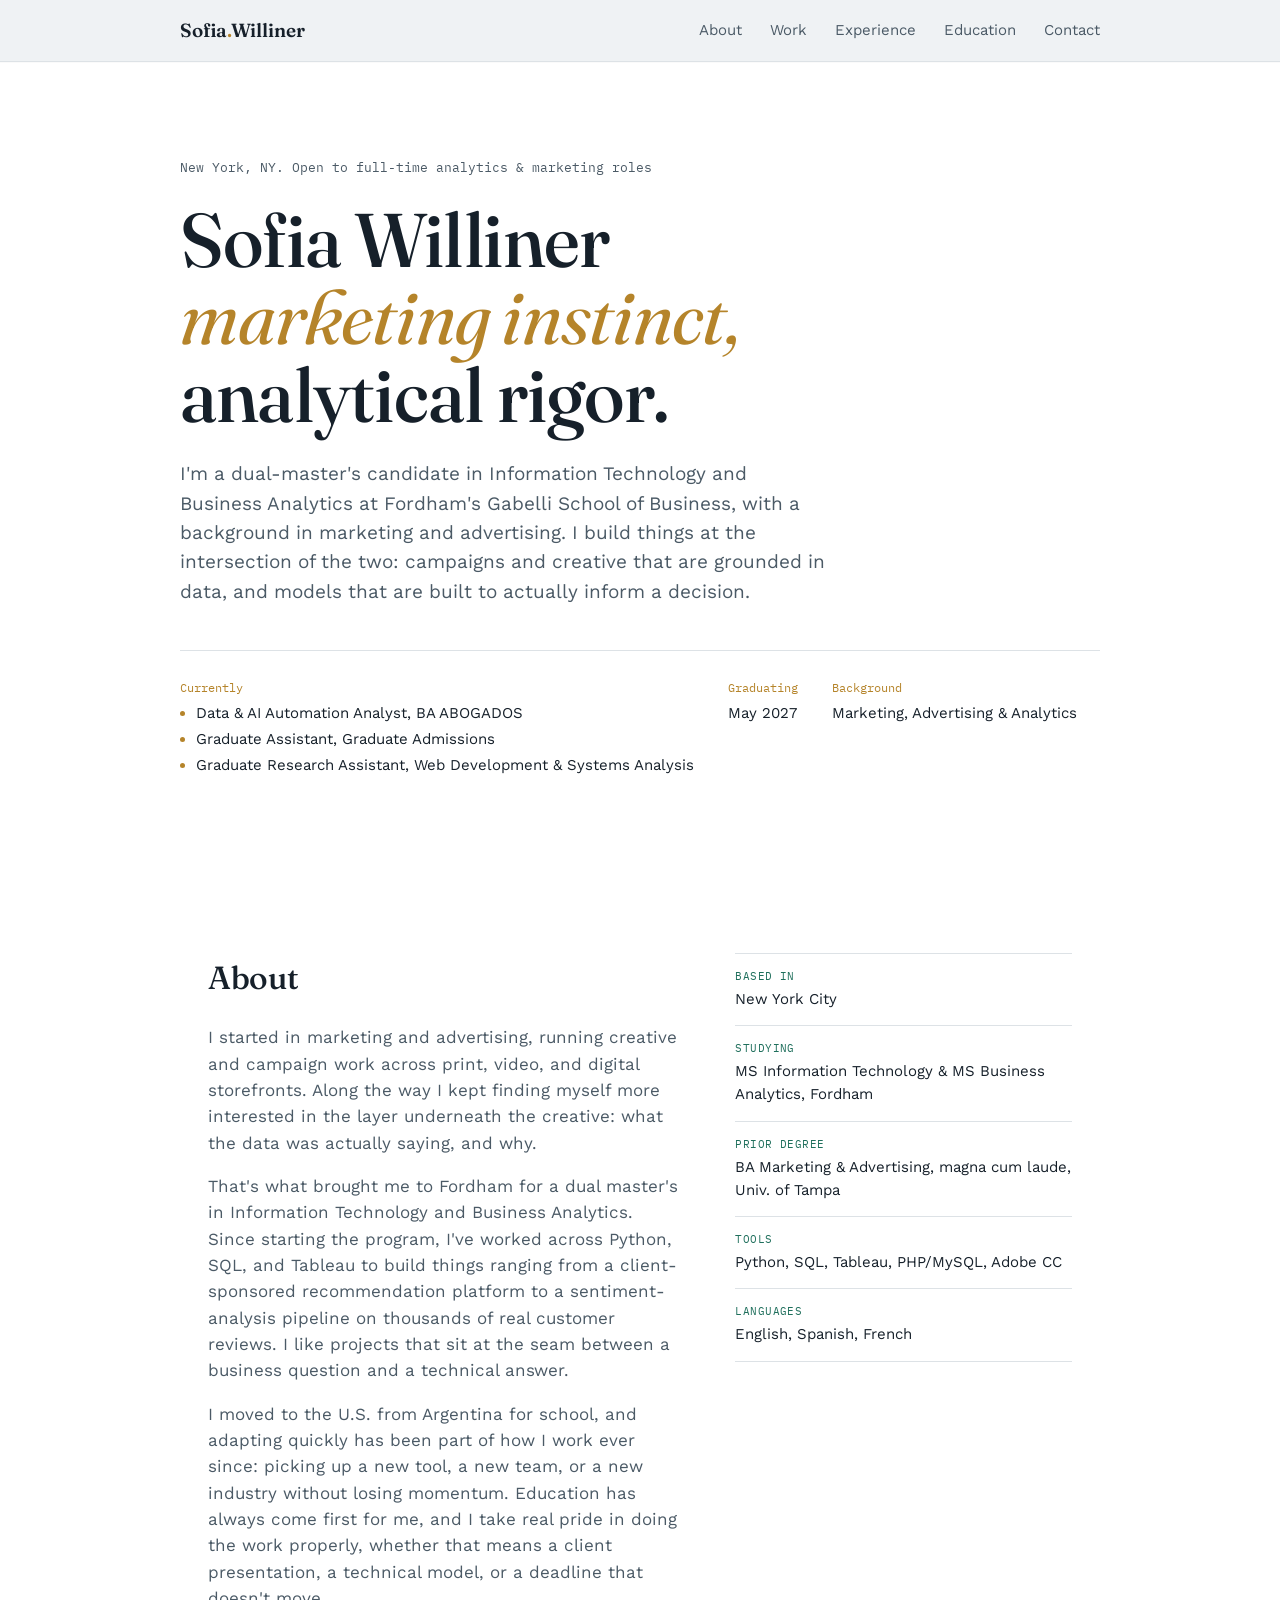
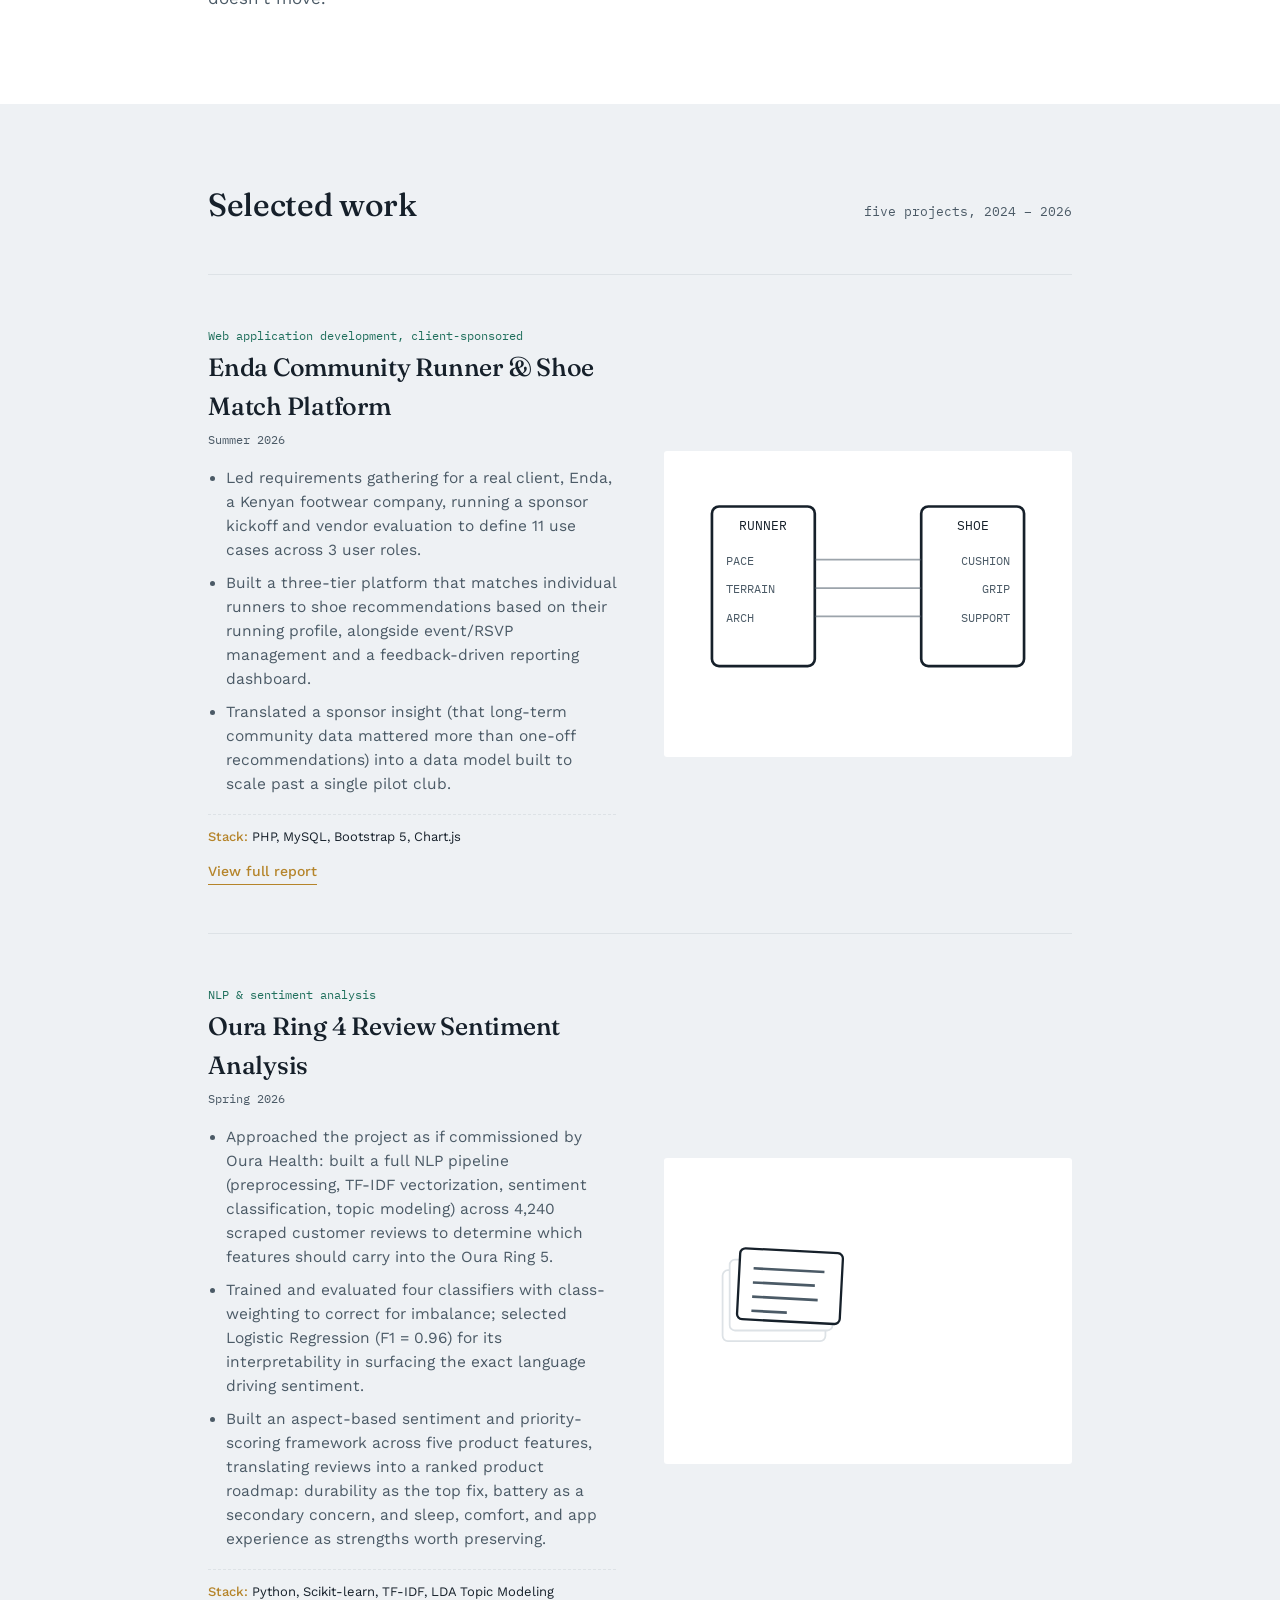
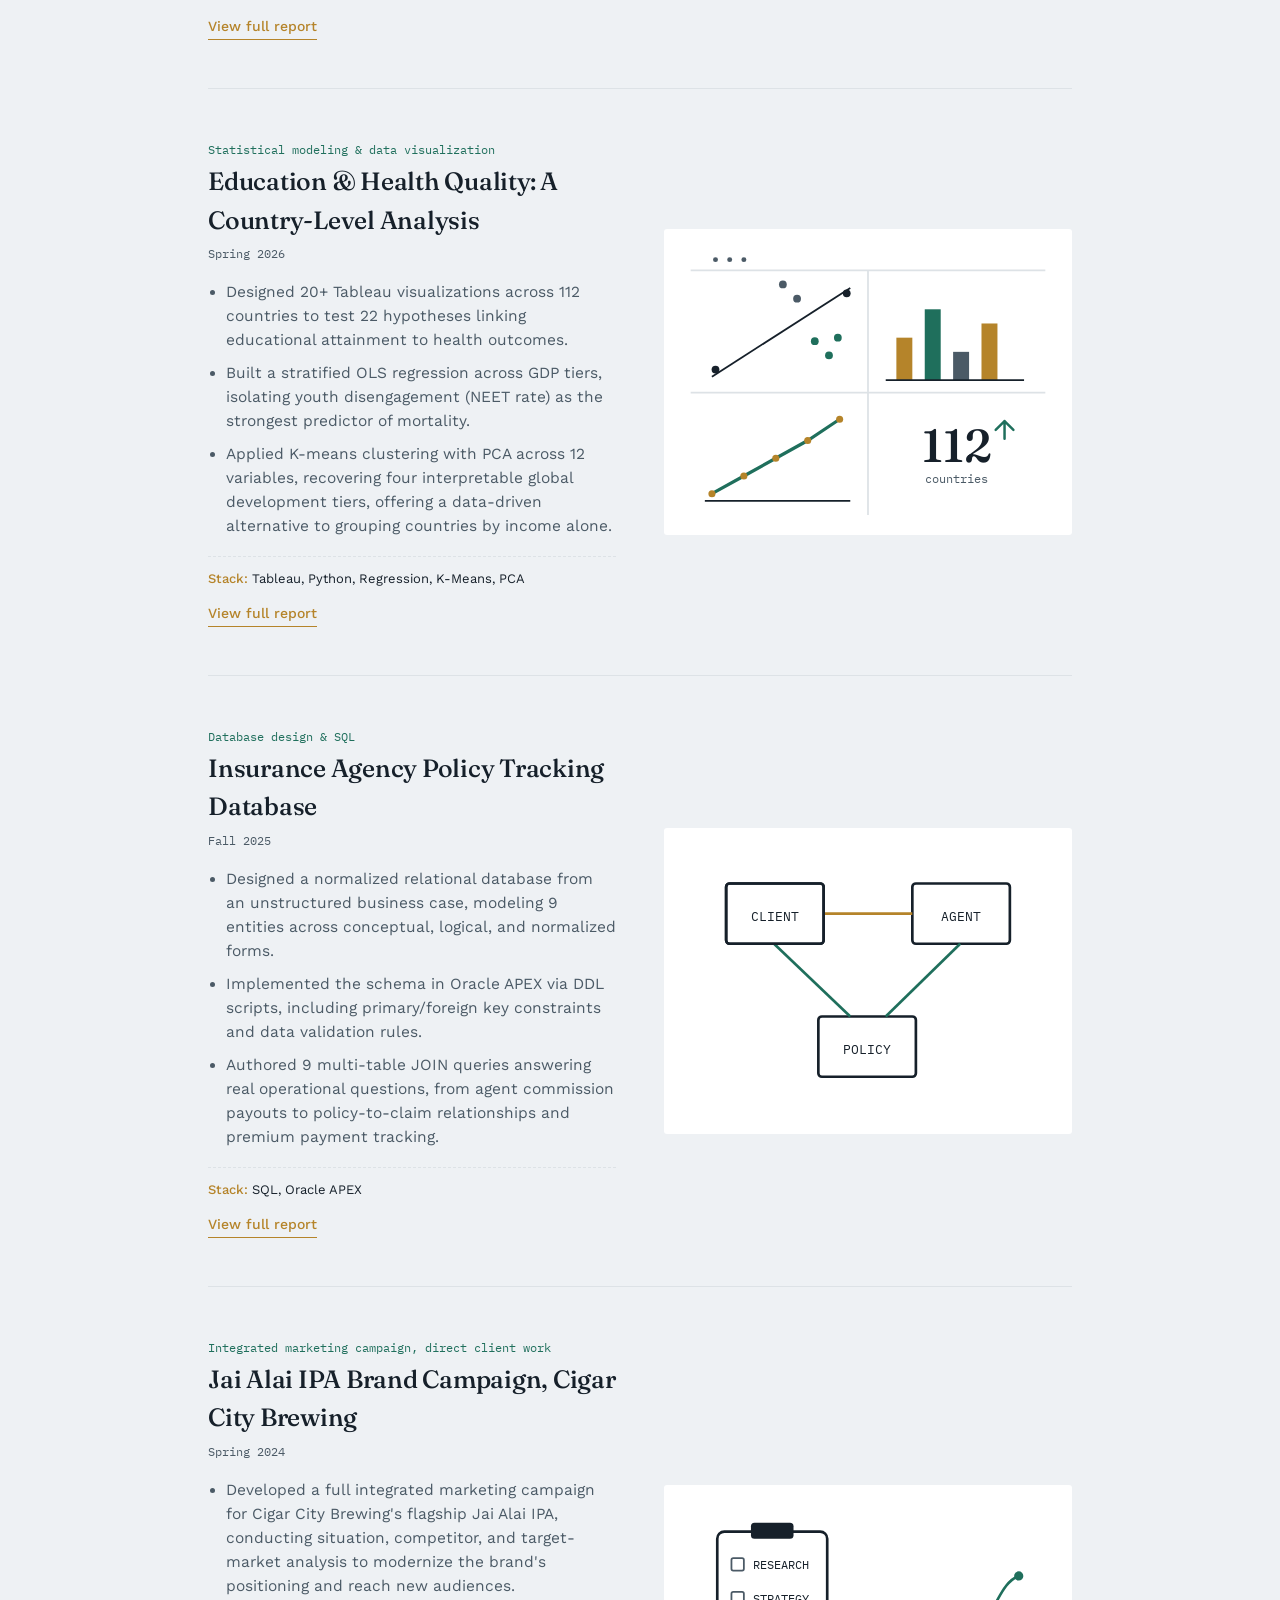
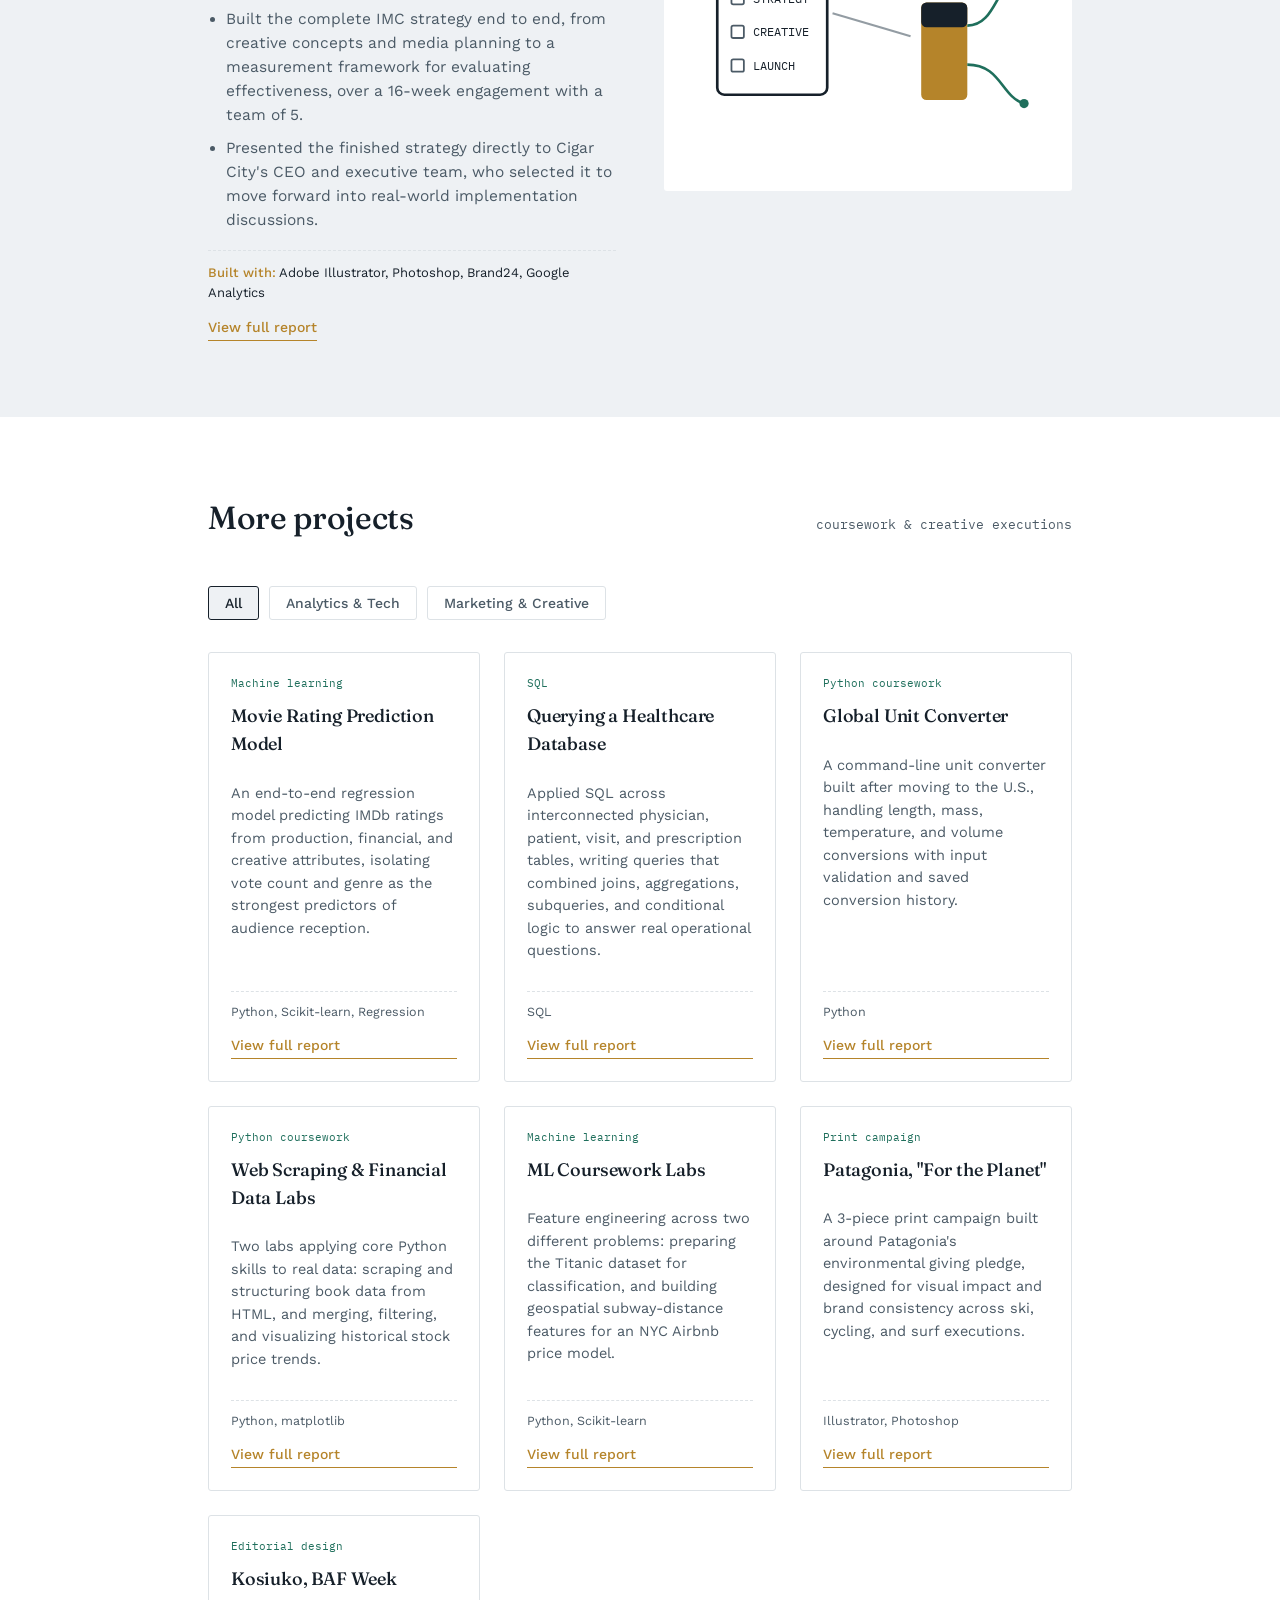
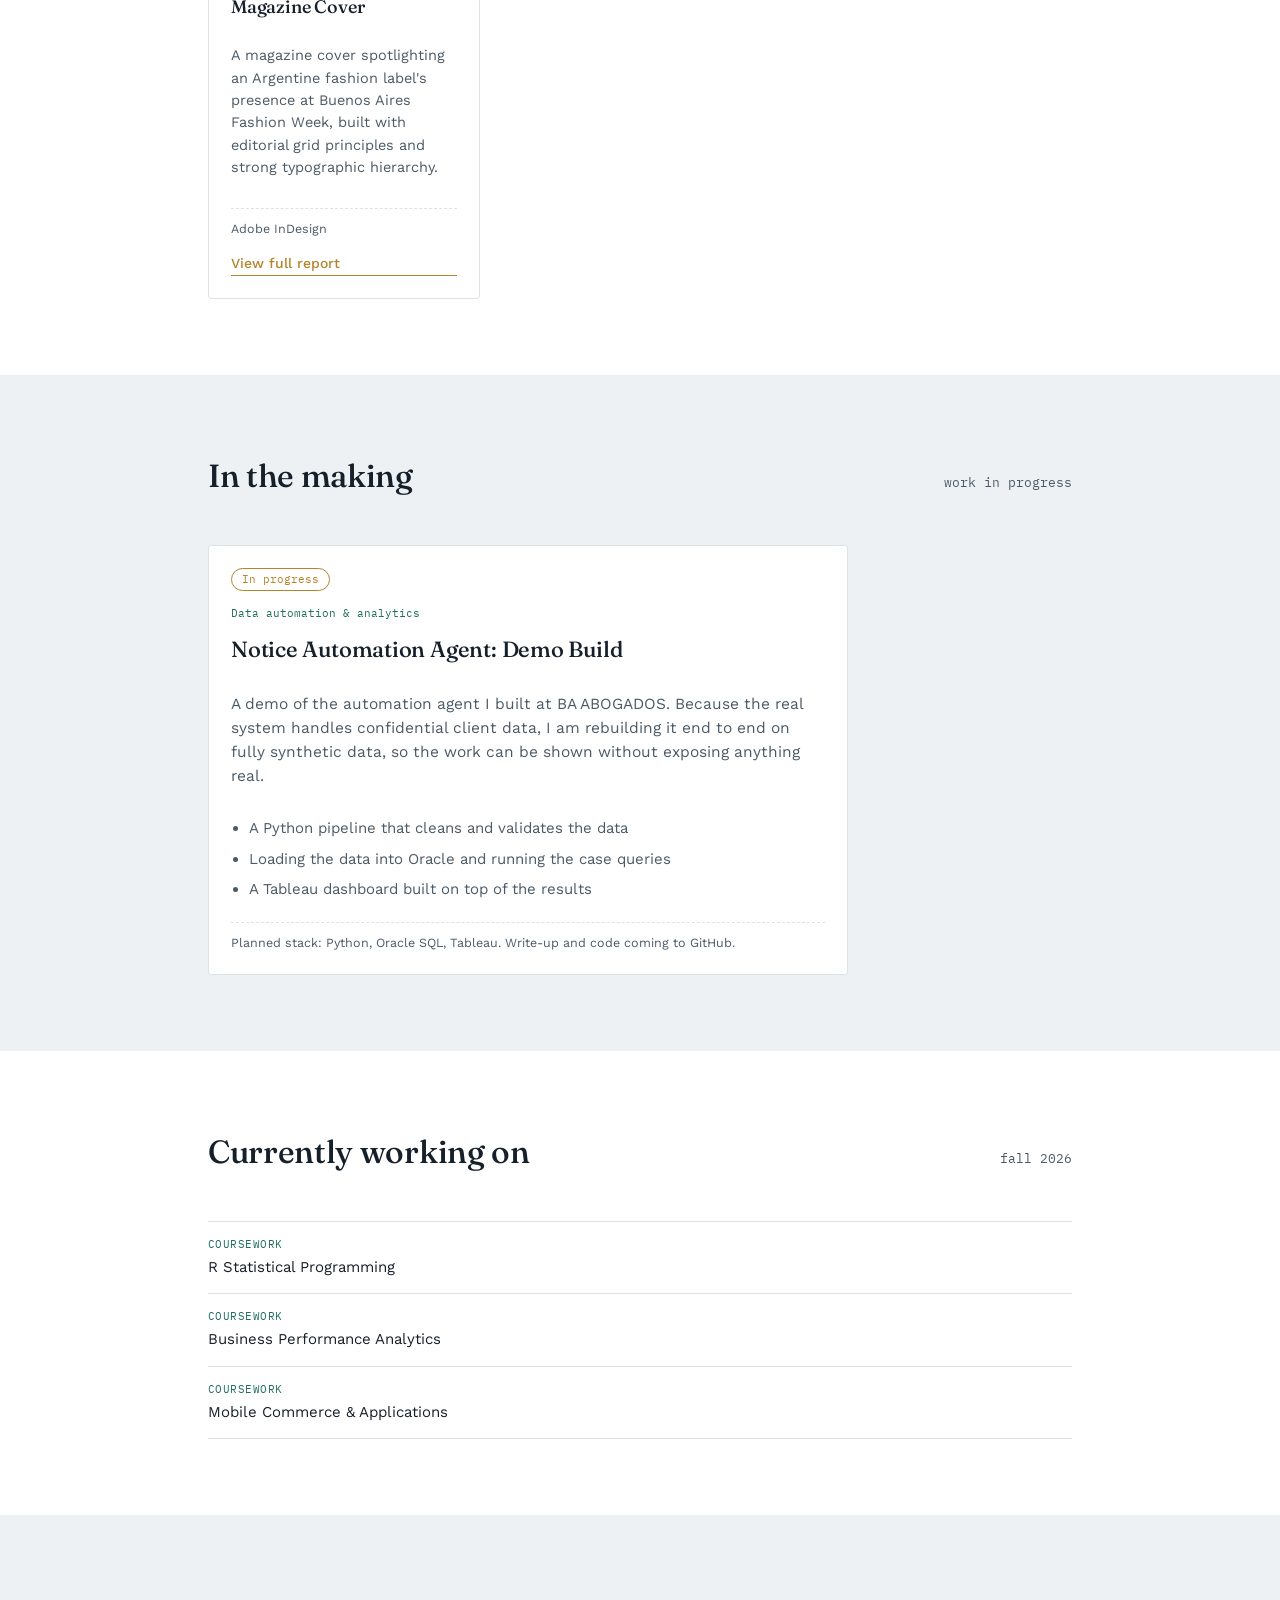
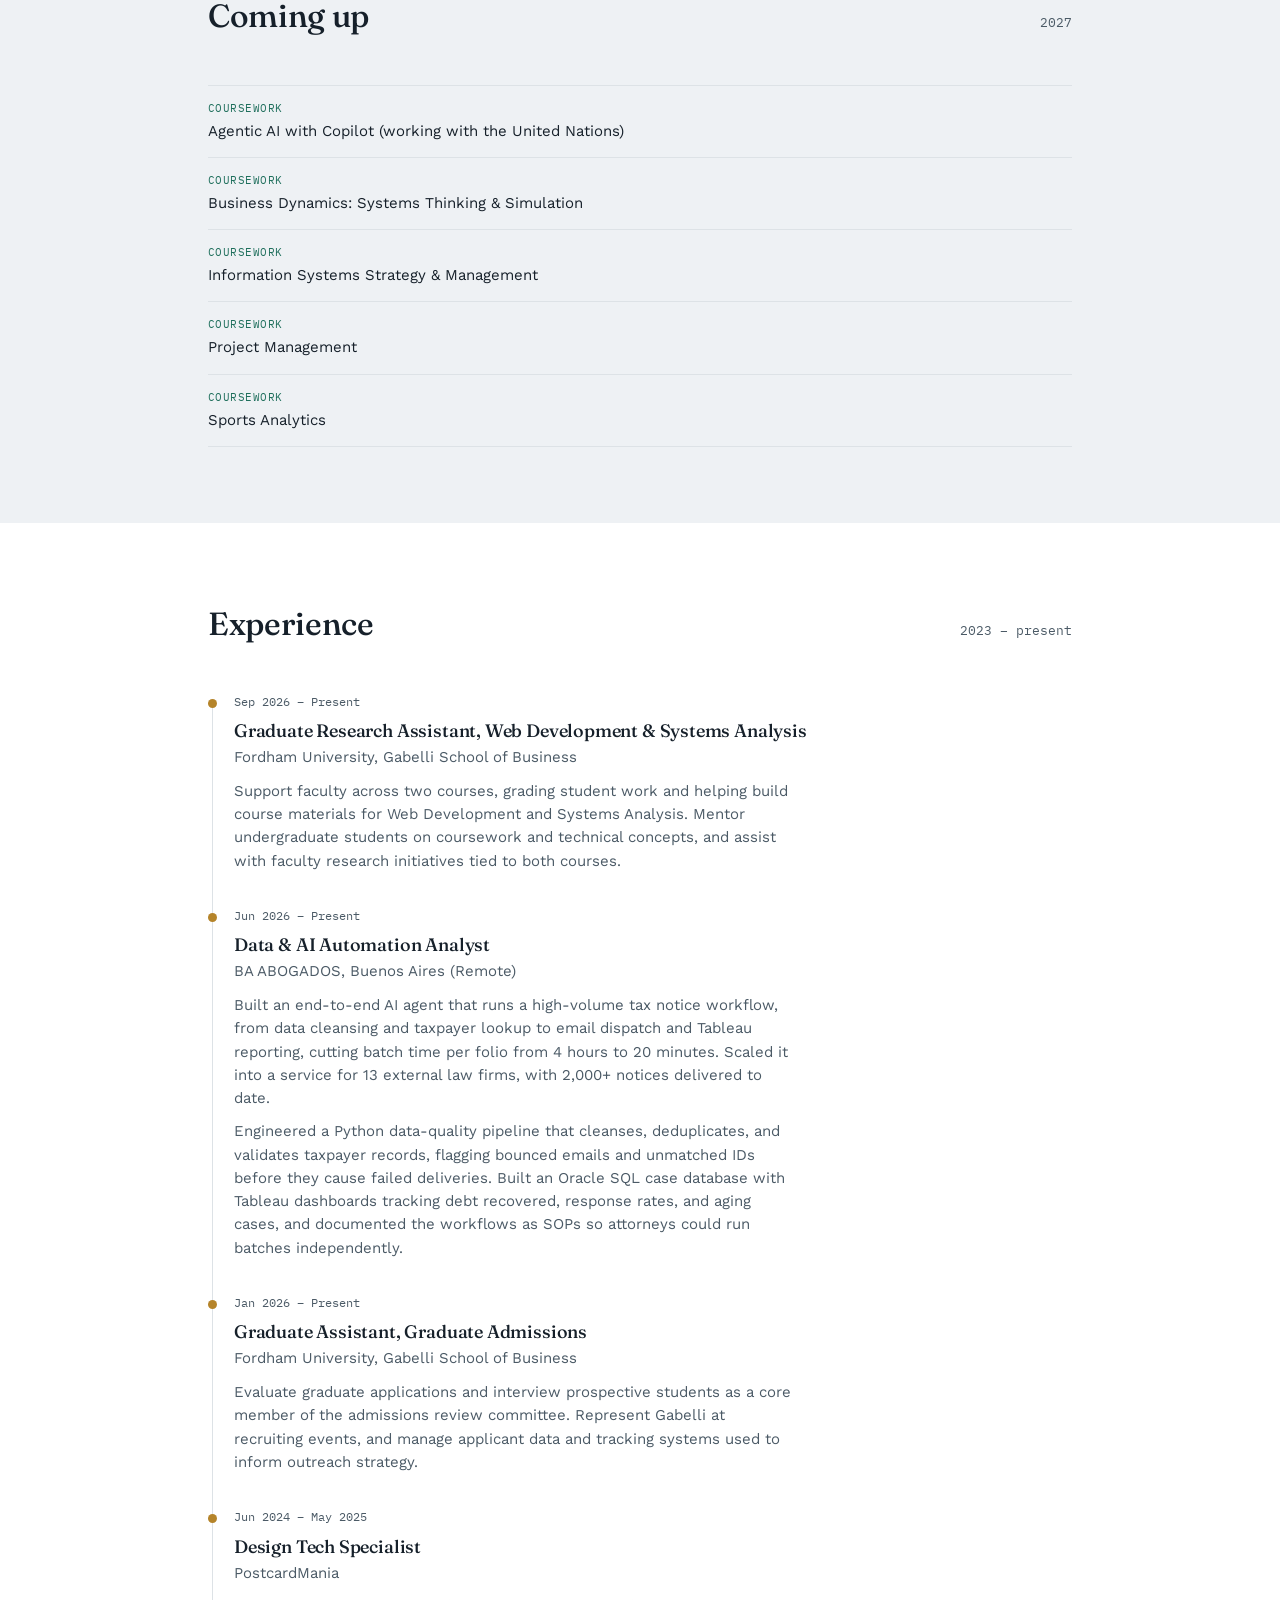
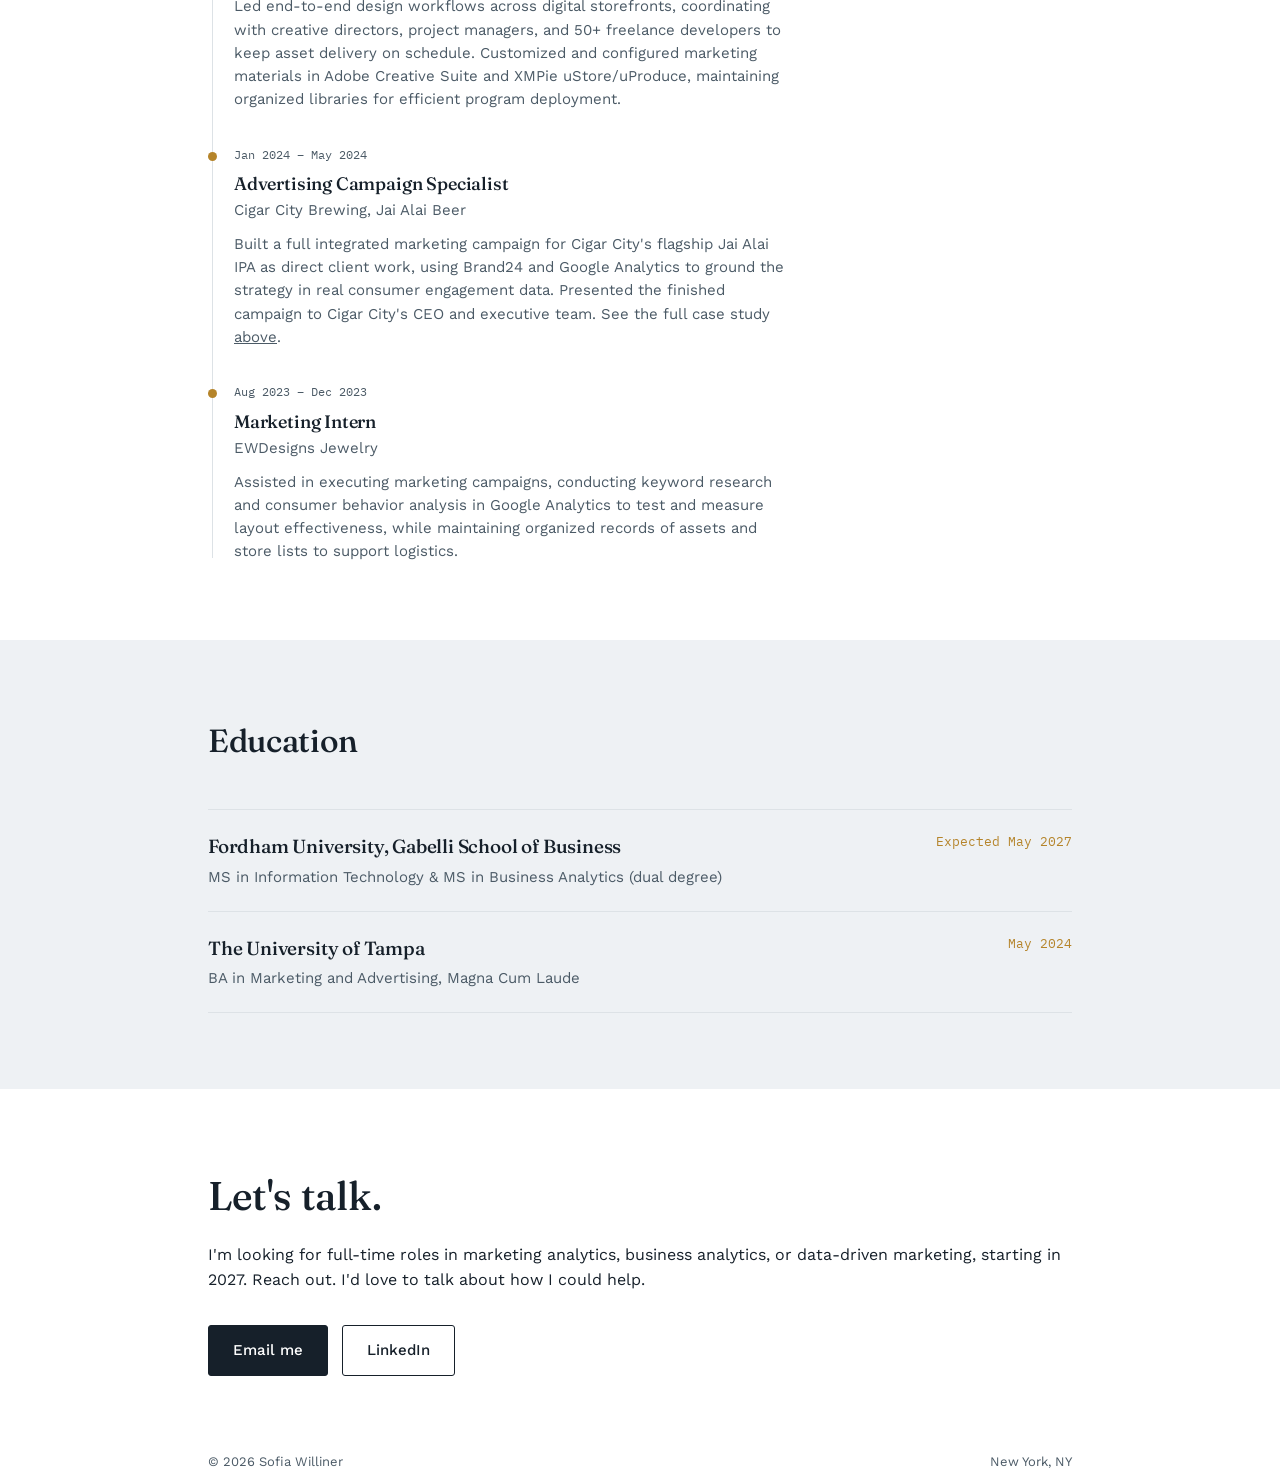
==== commit a13327ed: "Add files via upload" ====
--- a/index.html
+++ b/index.html
@@ -421,6 +421,21 @@
     border-top: 1px dashed var(--line);
     padding-top: 10px;
   }
+  .wip-card { max-width: 640px; background: var(--paper); }
+  .status-pill {
+    align-self: flex-start;
+    font-family: 'IBM Plex Mono', monospace;
+    font-size: 11px;
+    color: var(--gold);
+    border: 1px solid var(--gold);
+    border-radius: 999px;
+    padding: 2px 10px;
+    margin-bottom: 14px;
+  }
+  .wip-card h3 { font-size: 22px; }
+  .wip-card p { flex-grow: 0; font-size: 15.5px; }
+  .wip-card ul { margin: 14px 0 0; padding: 0 0 0 18px; }
+  .wip-card li { font-size: 15px; color: var(--ink-soft); margin-bottom: 7px; }
 
   @media (max-width: 860px) {
     .mini-grid { grid-template-columns: 1fr 1fr; }
@@ -1047,17 +1062,56 @@
     </div>
   </section>
 
+  <!-- IN THE MAKING -->
+  <section id="making" class="alt">
+    <div class="wrap">
+      <div class="section-head">
+        <h2>In the making</h2>
+        <span class="count">work in progress</span>
+      </div>
+      <article class="mini-card wip-card">
+        <span class="status-pill">In progress</span>
+        <div class="mini-field">Data automation &amp; analytics</div>
+        <h3>Notice Automation Agent: Demo Build</h3>
+        <p>A demo of the automation agent I built at BA ABOGADOS. Because the real system handles confidential client data, I am rebuilding it end to end on fully synthetic data, so the work can be shown without exposing anything real.</p>
+        <ul>
+          <li>A Python pipeline that cleans and validates the data</li>
+          <li>Loading the data into Oracle and running the case queries</li>
+          <li>A Tableau dashboard built on top of the results</li>
+        </ul>
+        <div class="mini-stack">Planned stack: Python, Oracle SQL, Tableau. Write-up and code coming to GitHub.</div>
+      </article>
+    </div>
+  </section>
+
   <!-- CURRENTLY WORKING ON -->
-  <section id="current" class="alt">
+  <section id="current">
     <div class="wrap">
       <div class="section-head">
         <h2>Currently working on</h2>
         <span class="count">fall 2026</span>
       </div>
       <ul class="quickfacts">
-        <li><span class="k">Coursework</span><span class="v">R Statistical Programming (writing on social media privacy)</span></li>
+        <li><span class="k">Coursework</span><span class="v">R Statistical Programming</span></li>
         <li><span class="k">Coursework</span><span class="v">Business Performance Analytics</span></li>
         <li><span class="k">Coursework</span><span class="v">Mobile Commerce &amp; Applications</span></li>
+      </ul>
+    </div>
+  </section>
+
+  <!-- COMING UP -->
+  <section id="upcoming" class="alt">
+    <div class="wrap">
+      <div class="section-head">
+        <h2>Coming up</h2>
+        <span class="count">2027</span>
+      </div>
+      <ul class="quickfacts">
+        <li><span class="k">Coursework</span><span class="v">Agentic AI with Copilot (working with the United Nations)</span></li>
+        <li><span class="k">Coursework</span><span class="v">Business Dynamics: Systems Thinking &amp; Simulation</span></li>
+        <li><span class="k">Coursework</span><span class="v">Information Systems Strategy &amp; Management</span></li>
+        <li><span class="k">Coursework</span><span class="v">Project Management</span></li>
+        <li><span class="k">Coursework</span><span class="v">Sports Analytics</span></li>
       </ul>
     </div>
   </section>
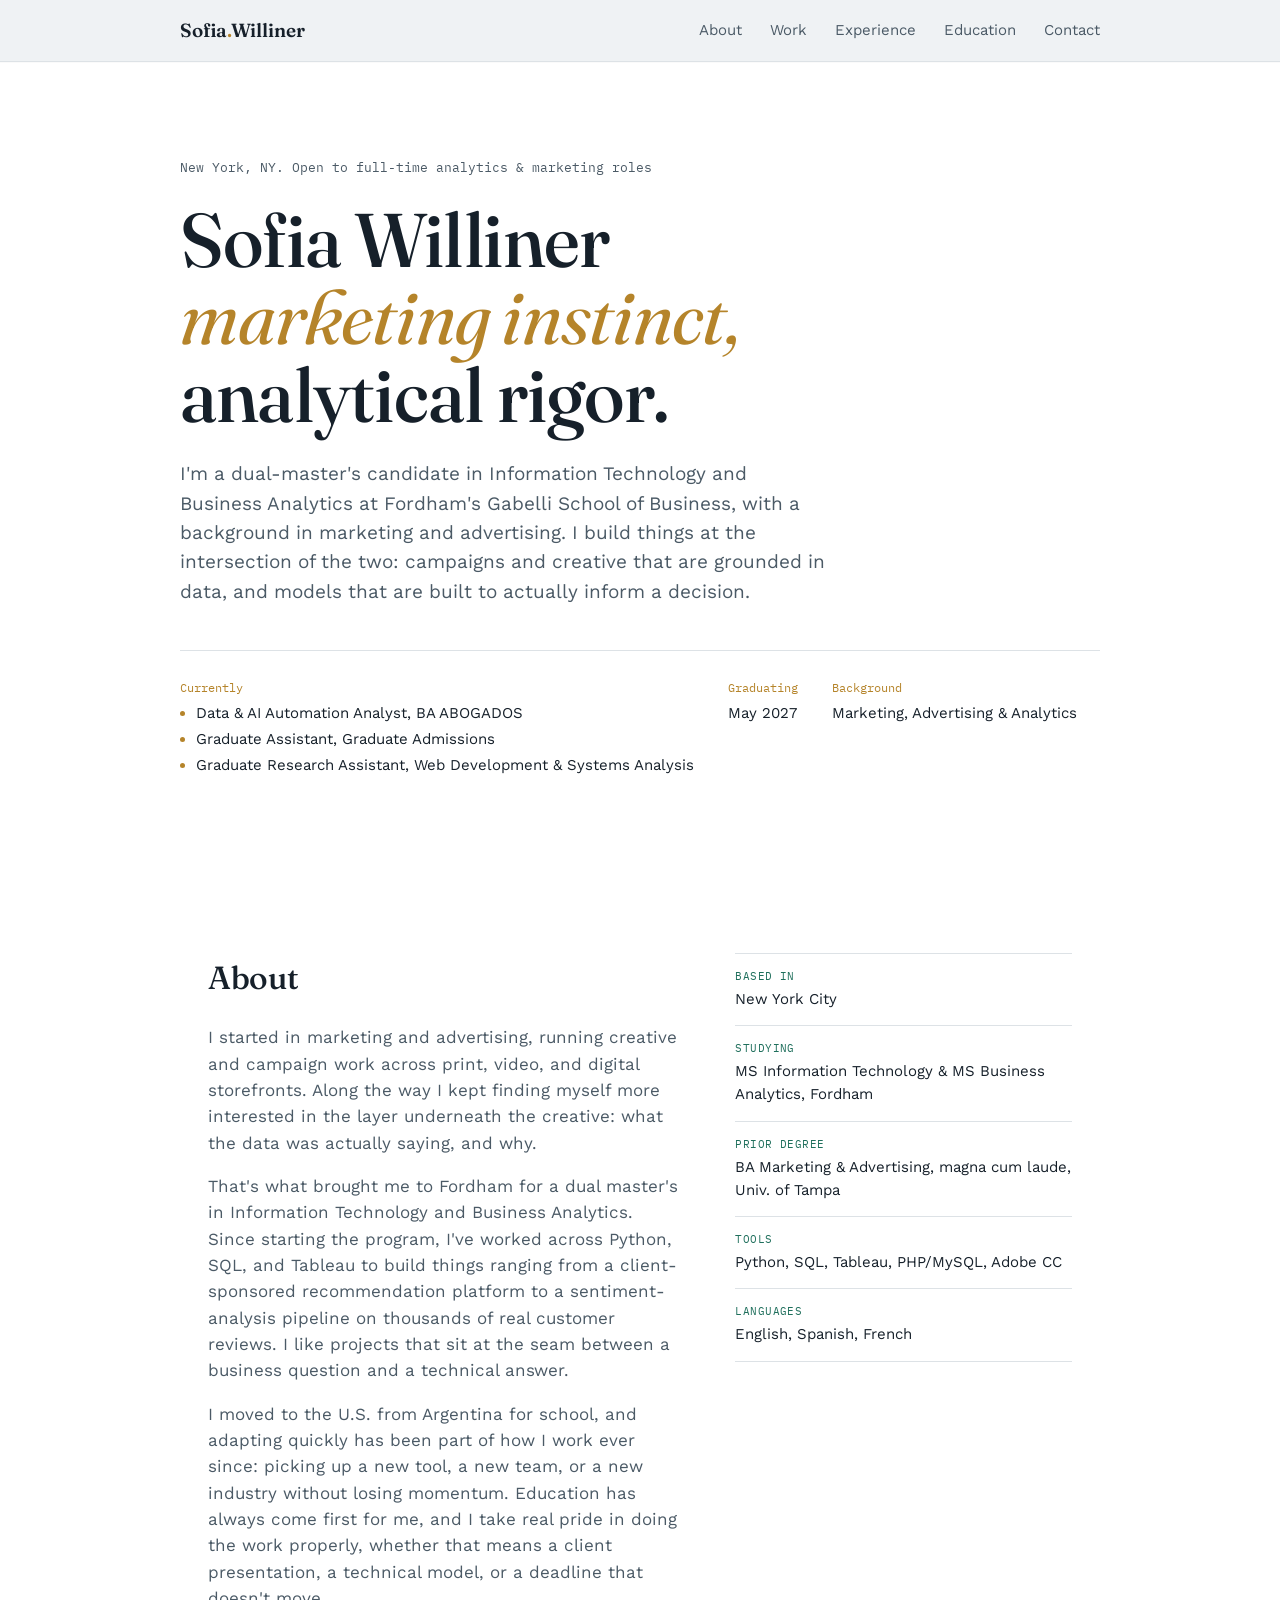
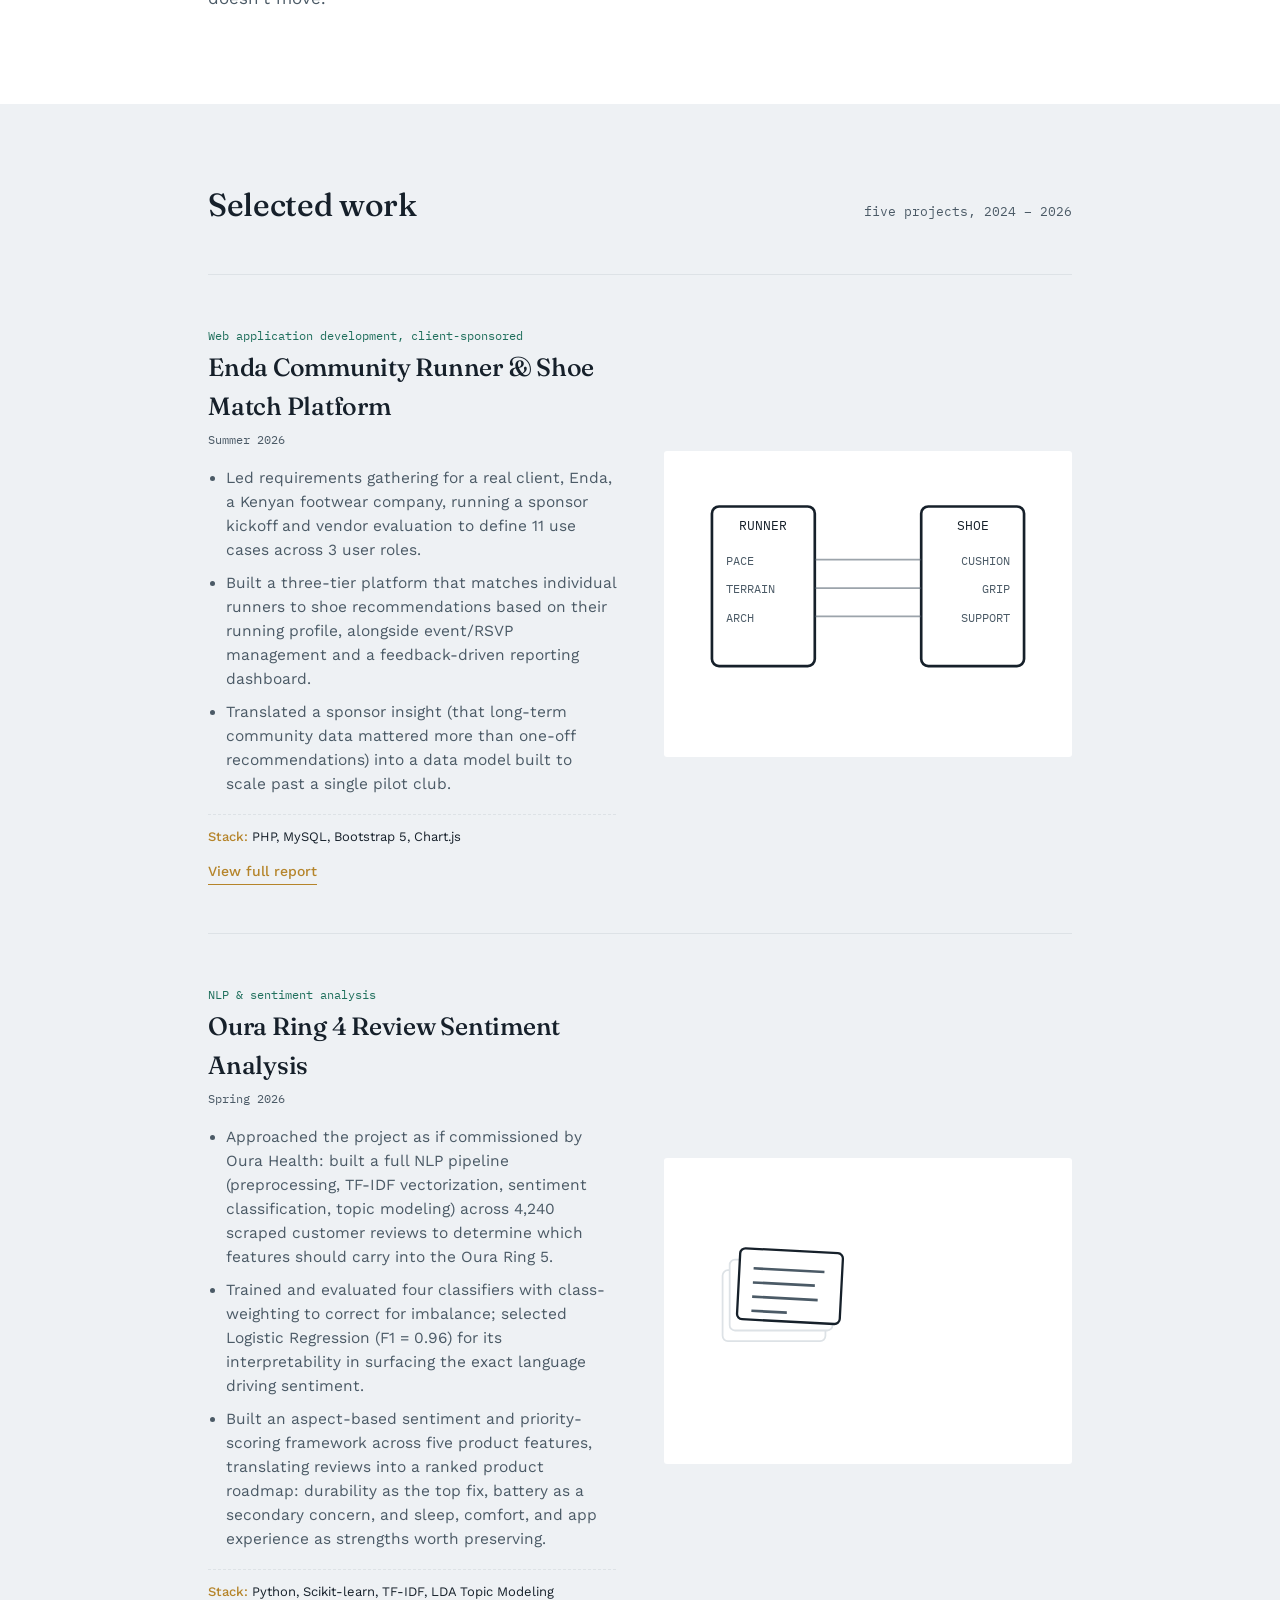
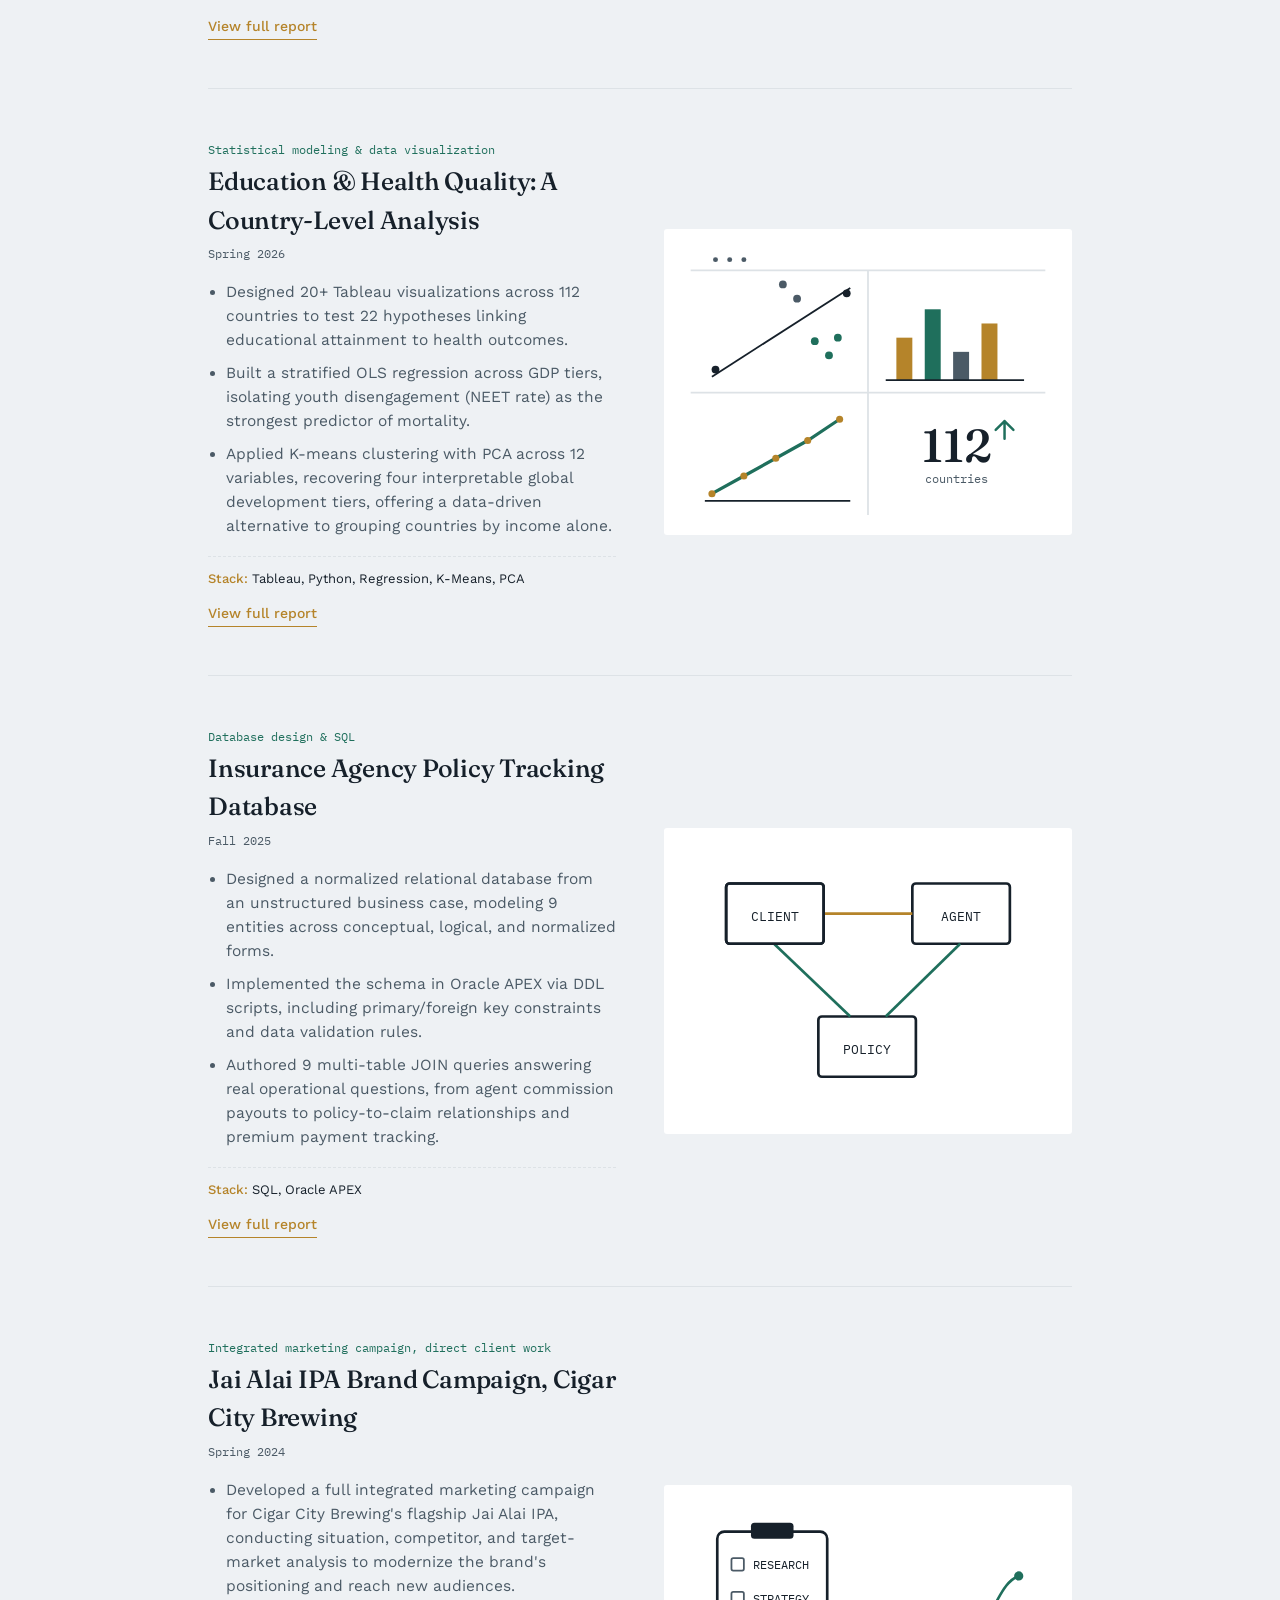
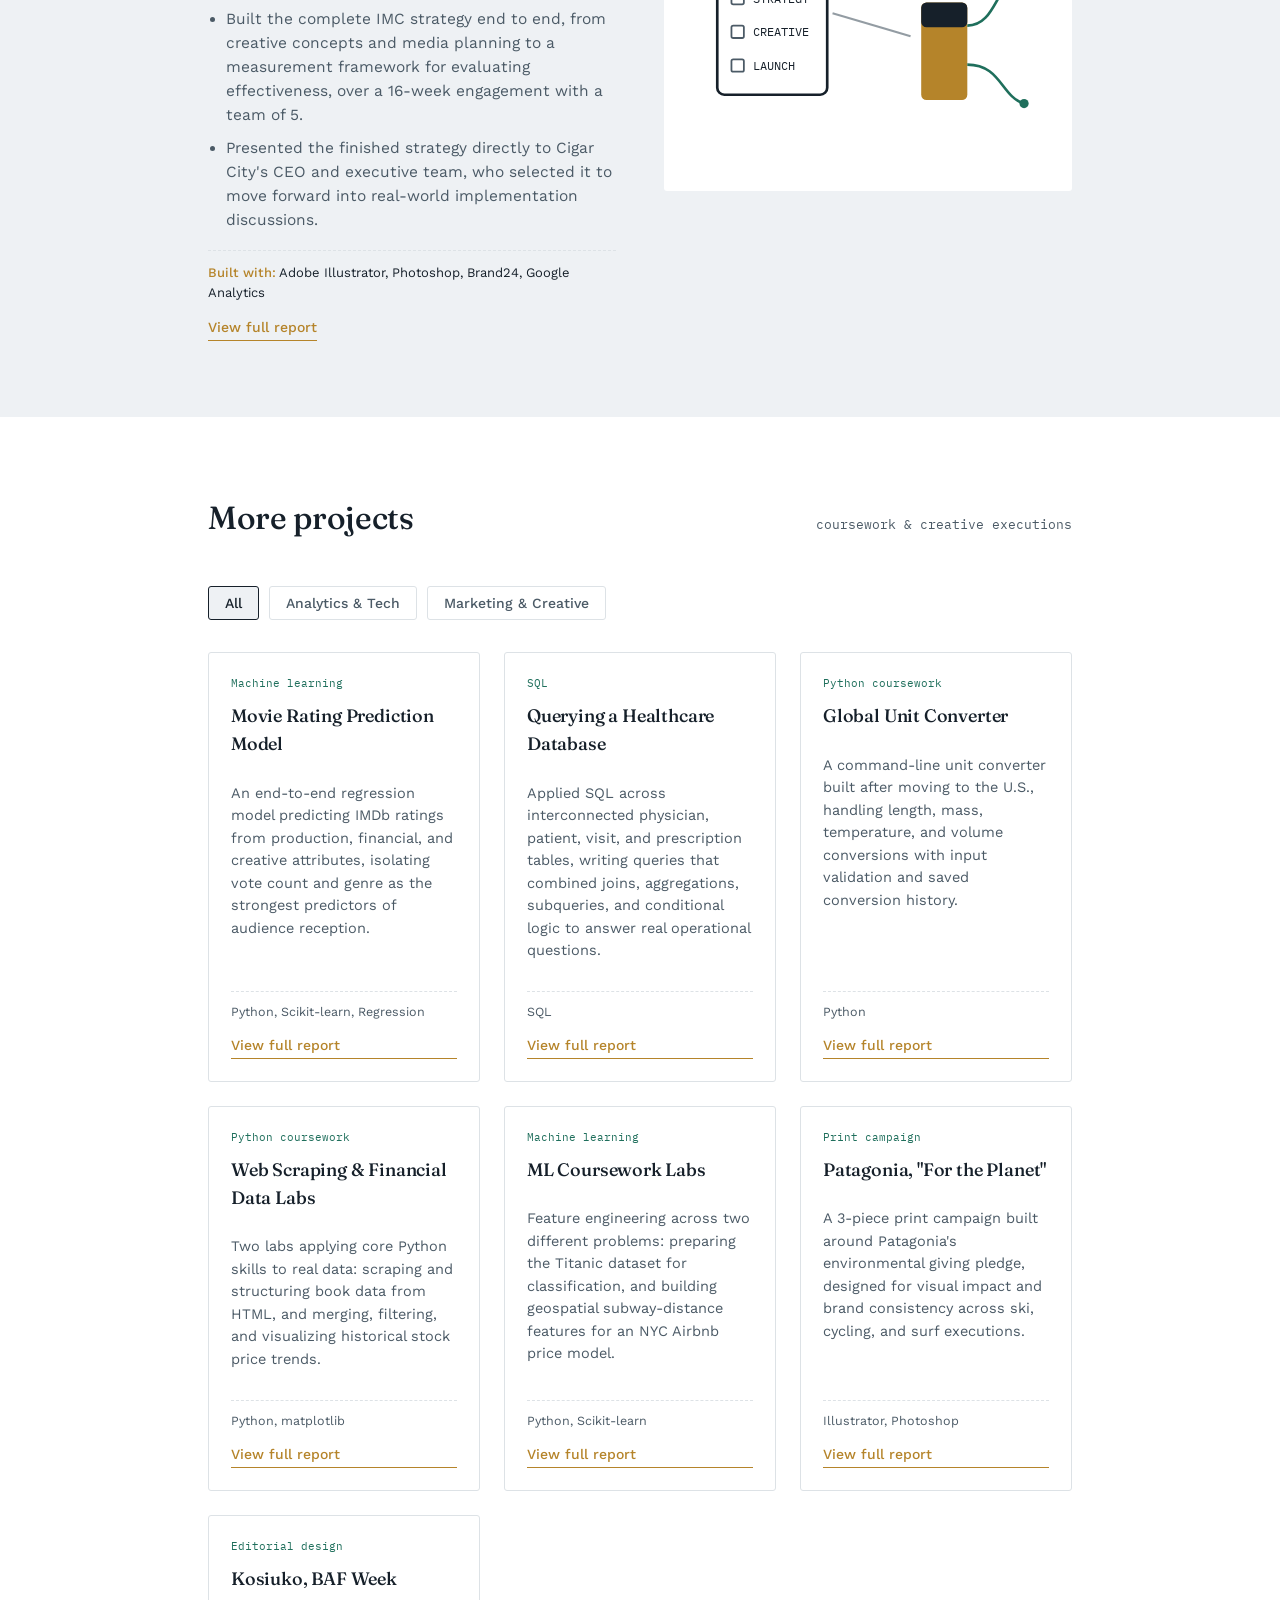
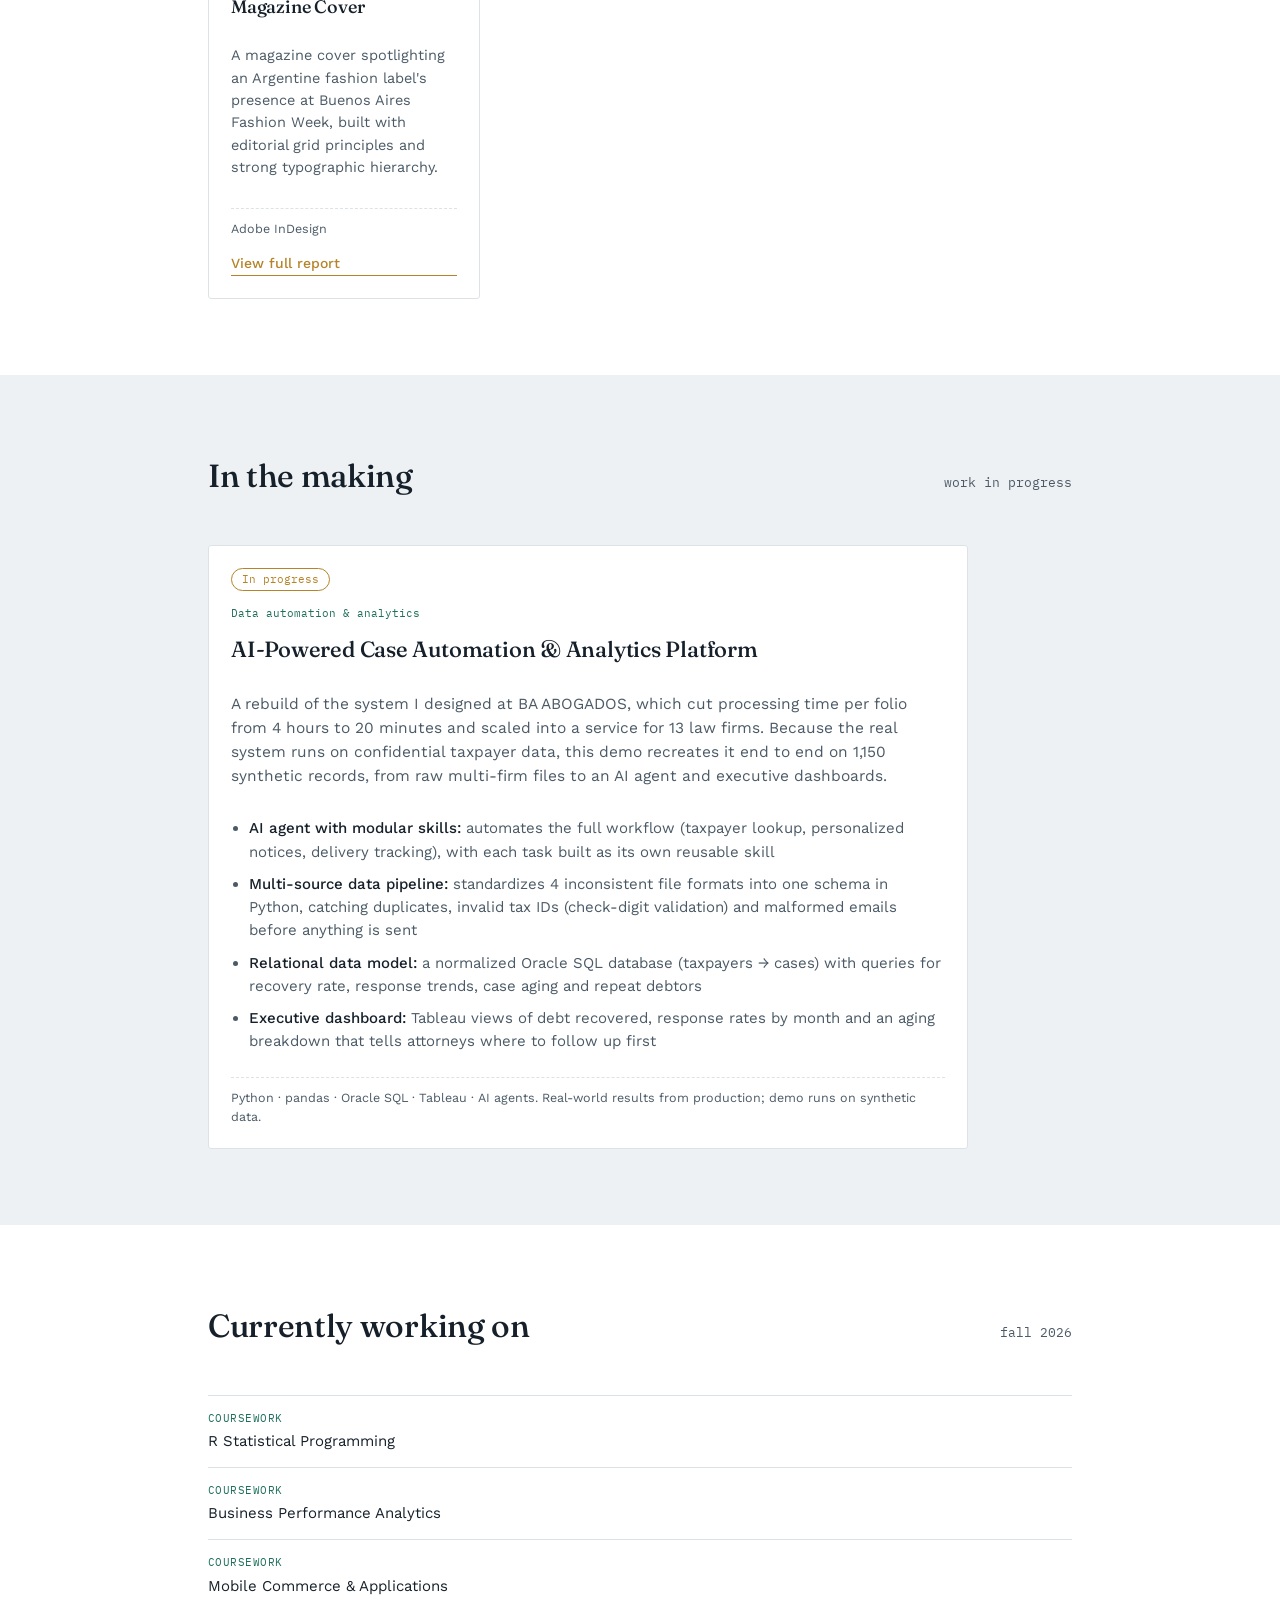
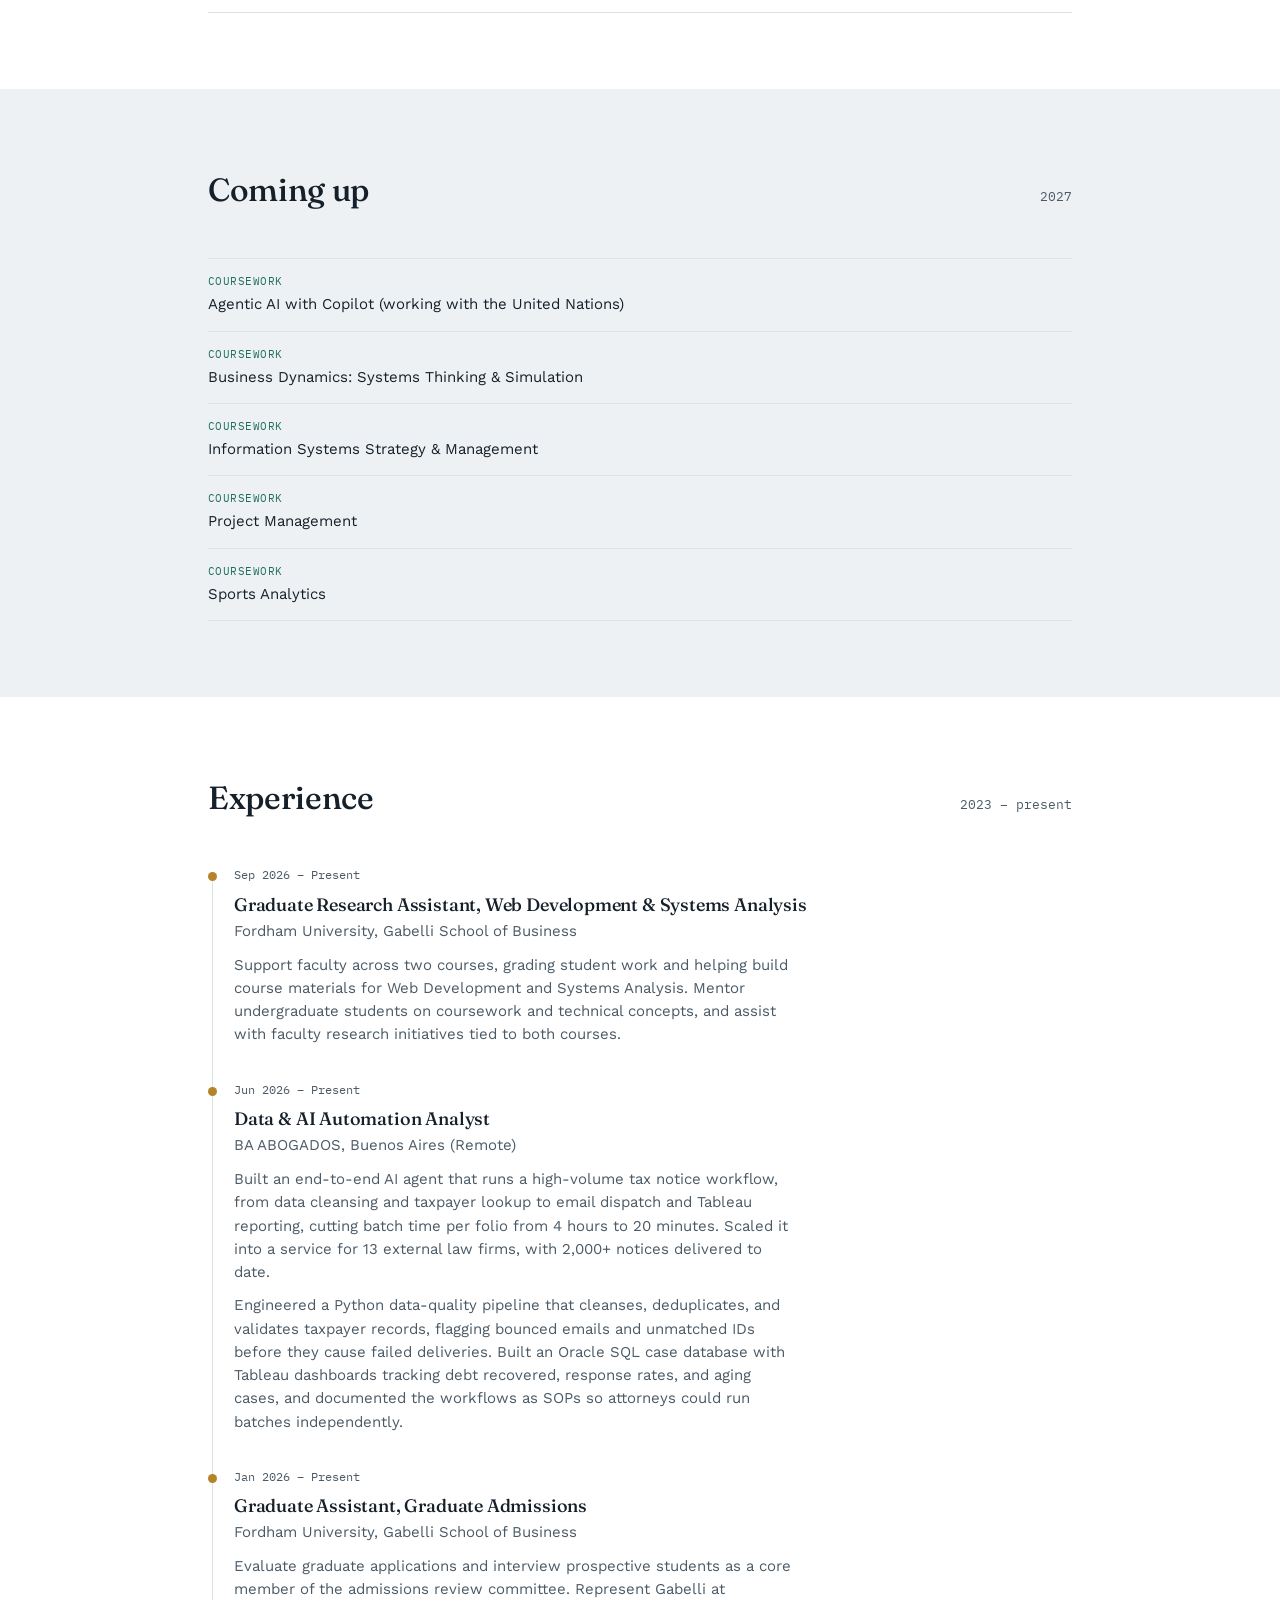
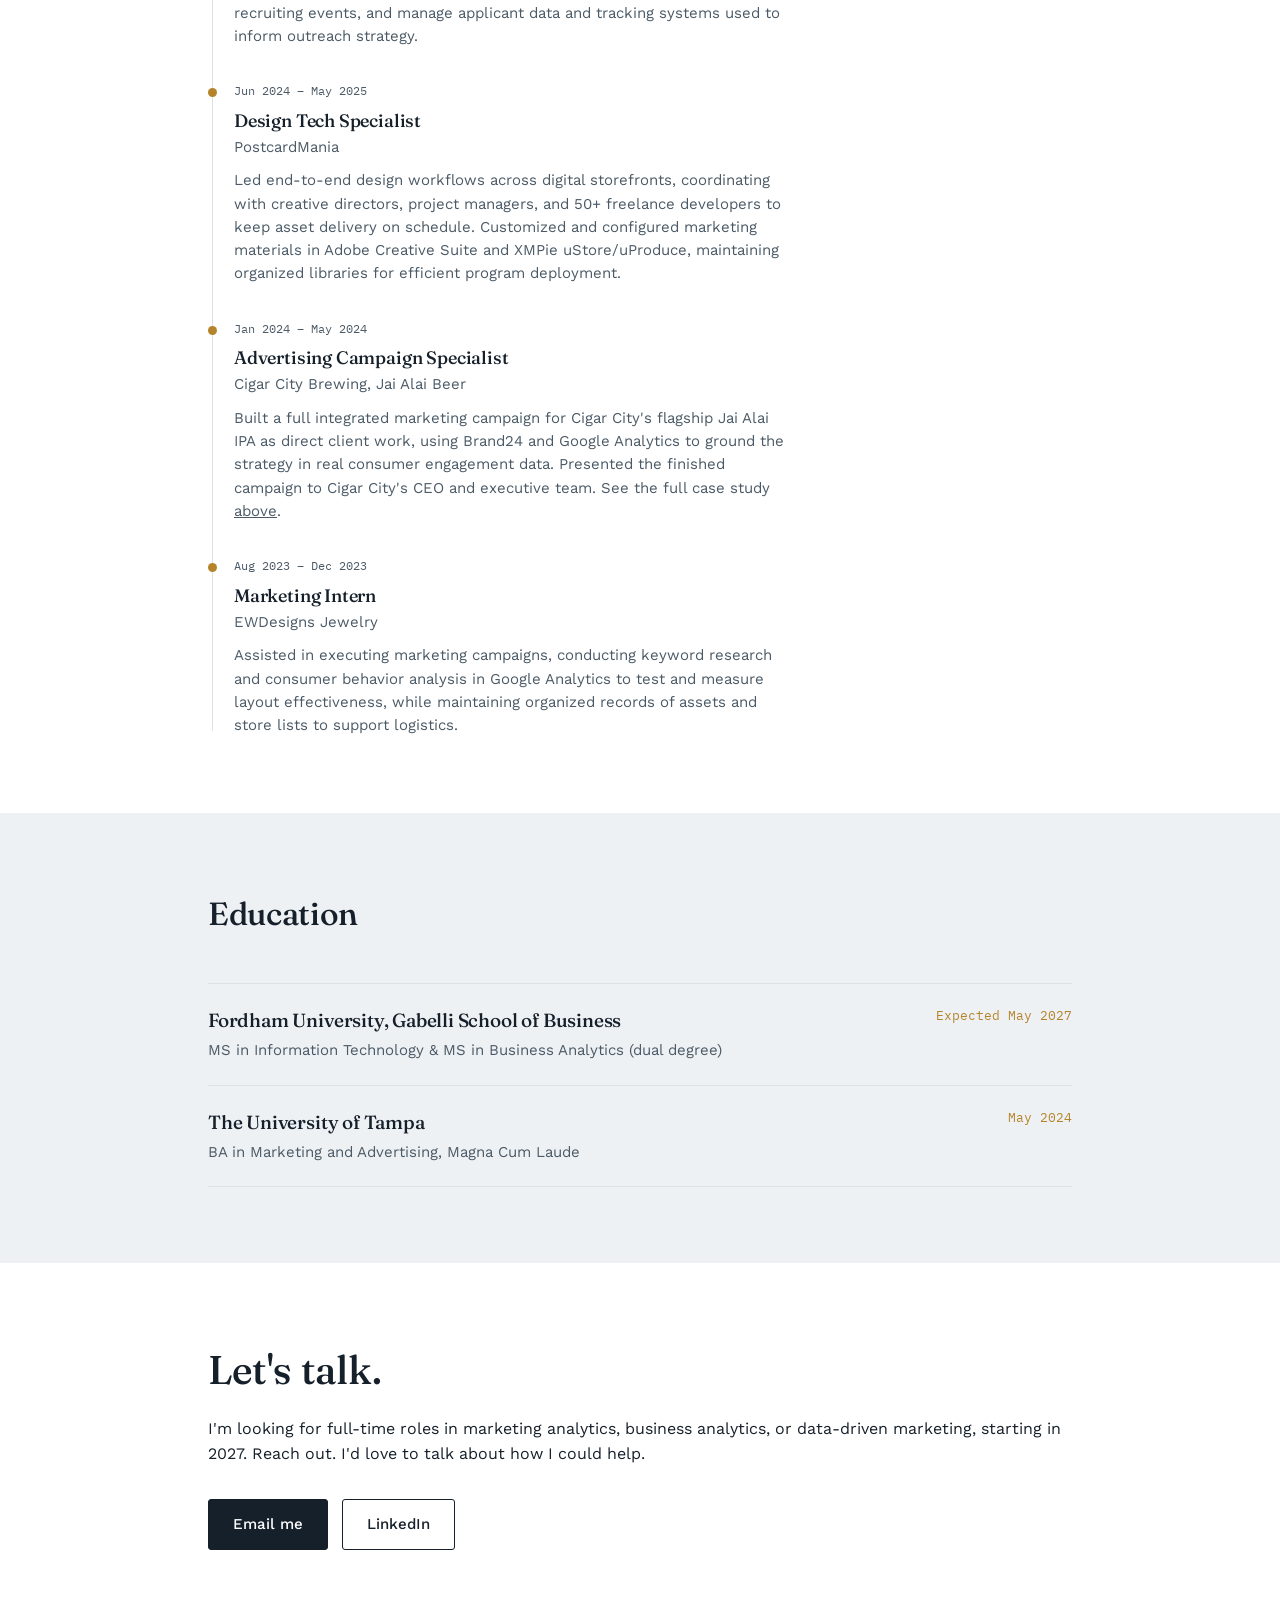
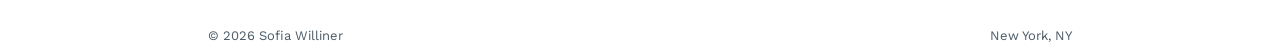
==== commit c08bc274: "Add files via upload" ====
--- a/index.html
+++ b/index.html
@@ -421,7 +421,7 @@
     border-top: 1px dashed var(--line);
     padding-top: 10px;
   }
-  .wip-card { max-width: 640px; background: var(--paper); }
+  .wip-card { max-width: 760px; background: var(--paper); }
   .status-pill {
     align-self: flex-start;
     font-family: 'IBM Plex Mono', monospace;
@@ -435,7 +435,8 @@
   .wip-card h3 { font-size: 22px; }
   .wip-card p { flex-grow: 0; font-size: 15.5px; }
   .wip-card ul { margin: 14px 0 0; padding: 0 0 0 18px; }
-  .wip-card li { font-size: 15px; color: var(--ink-soft); margin-bottom: 7px; }
+  .wip-card li { font-size: 15px; color: var(--ink-soft); margin-bottom: 9px; }
+  .wip-card li strong { color: var(--ink); font-weight: 500; }
 
   @media (max-width: 860px) {
     .mini-grid { grid-template-columns: 1fr 1fr; }
@@ -1072,14 +1073,15 @@
       <article class="mini-card wip-card">
         <span class="status-pill">In progress</span>
         <div class="mini-field">Data automation &amp; analytics</div>
-        <h3>Notice Automation Agent: Demo Build</h3>
-        <p>A demo of the automation agent I built at BA ABOGADOS. Because the real system handles confidential client data, I am rebuilding it end to end on fully synthetic data, so the work can be shown without exposing anything real.</p>
+        <h3>AI-Powered Case Automation &amp; Analytics Platform</h3>
+        <p>A rebuild of the system I designed at BA ABOGADOS, which cut processing time per folio from 4 hours to 20 minutes and scaled into a service for 13 law firms. Because the real system runs on confidential taxpayer data, this demo recreates it end to end on 1,150 synthetic records, from raw multi-firm files to an AI agent and executive dashboards.</p>
         <ul>
-          <li>A Python pipeline that cleans and validates the data</li>
-          <li>Loading the data into Oracle and running the case queries</li>
-          <li>A Tableau dashboard built on top of the results</li>
+          <li><strong>AI agent with modular skills:</strong> automates the full workflow (taxpayer lookup, personalized notices, delivery tracking), with each task built as its own reusable skill</li>
+          <li><strong>Multi-source data pipeline:</strong> standardizes 4 inconsistent file formats into one schema in Python, catching duplicates, invalid tax IDs (check-digit validation) and malformed emails before anything is sent</li>
+          <li><strong>Relational data model:</strong> a normalized Oracle SQL database (taxpayers → cases) with queries for recovery rate, response trends, case aging and repeat debtors</li>
+          <li><strong>Executive dashboard:</strong> Tableau views of debt recovered, response rates by month and an aging breakdown that tells attorneys where to follow up first</li>
         </ul>
-        <div class="mini-stack">Planned stack: Python, Oracle SQL, Tableau. Write-up and code coming to GitHub.</div>
+        <div class="mini-stack">Python · pandas · Oracle SQL · Tableau · AI agents. Real-world results from production; demo runs on synthetic data.</div>
       </article>
     </div>
   </section>
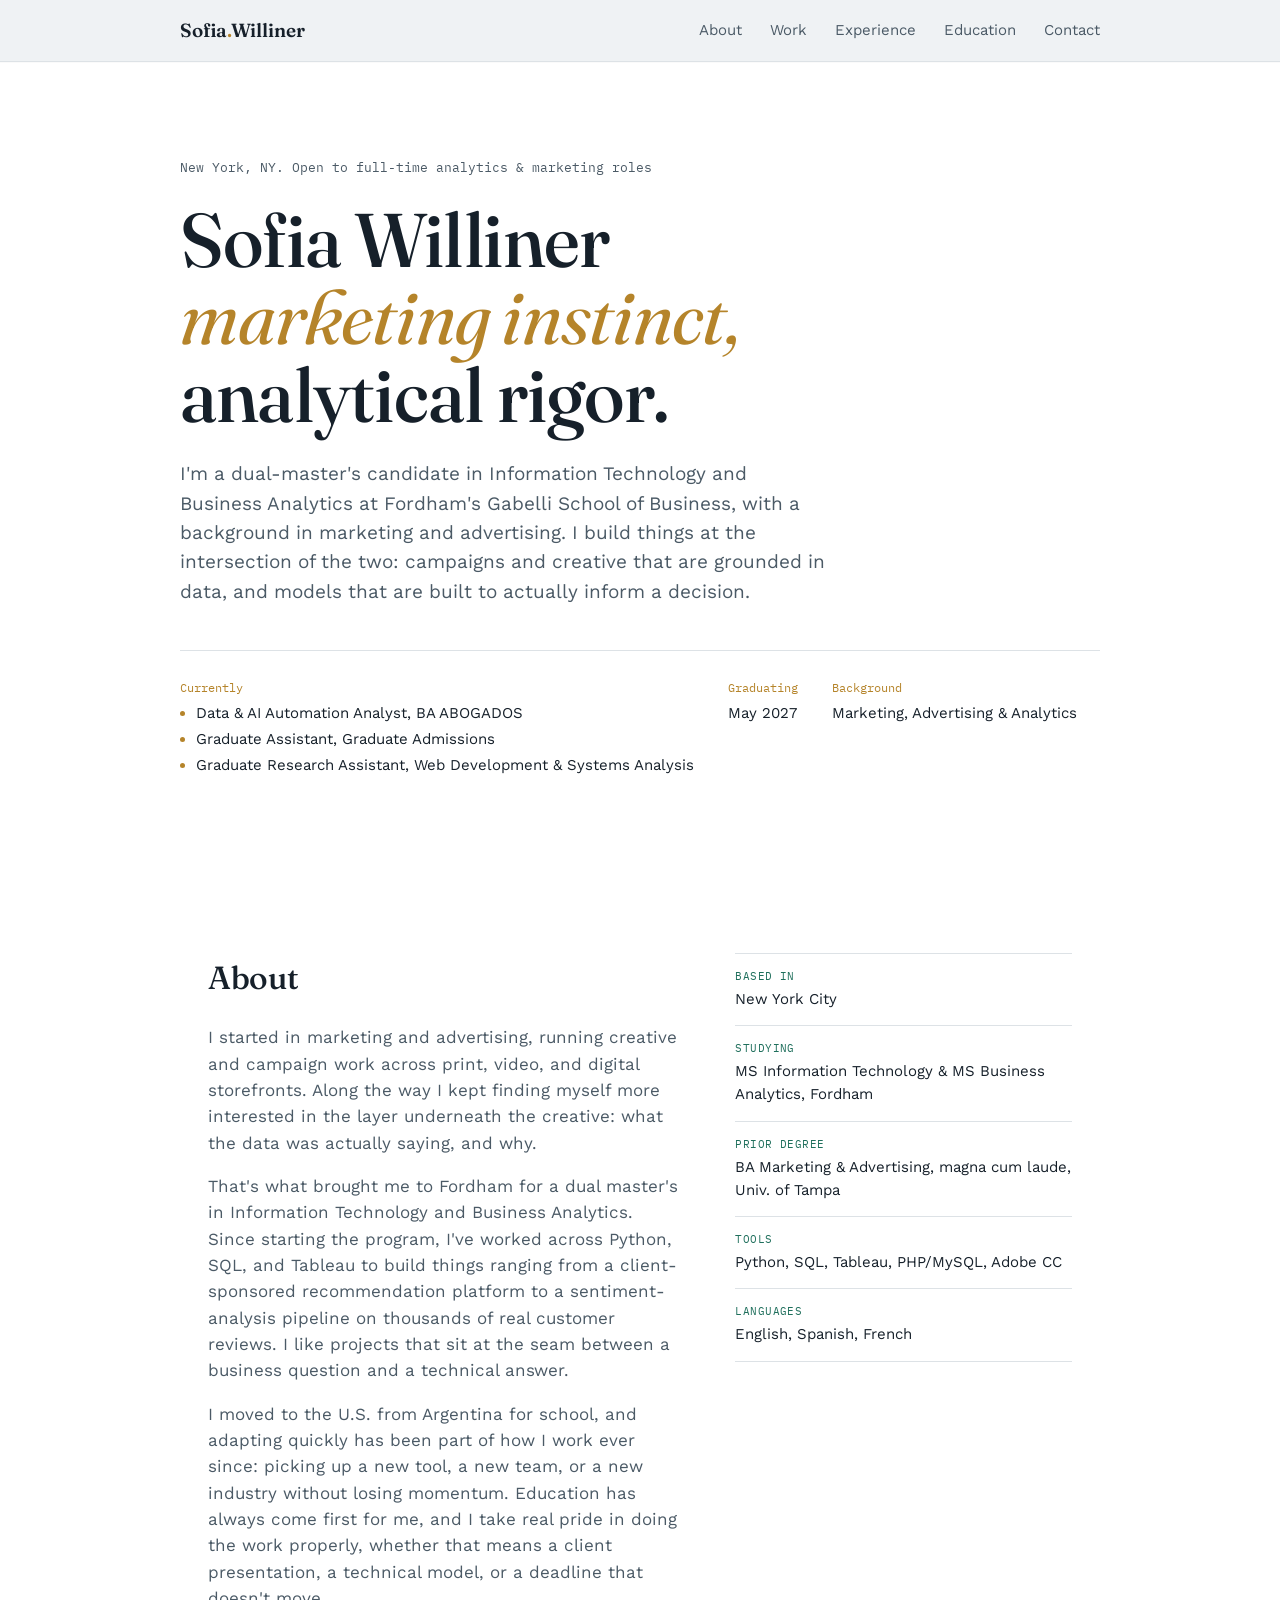
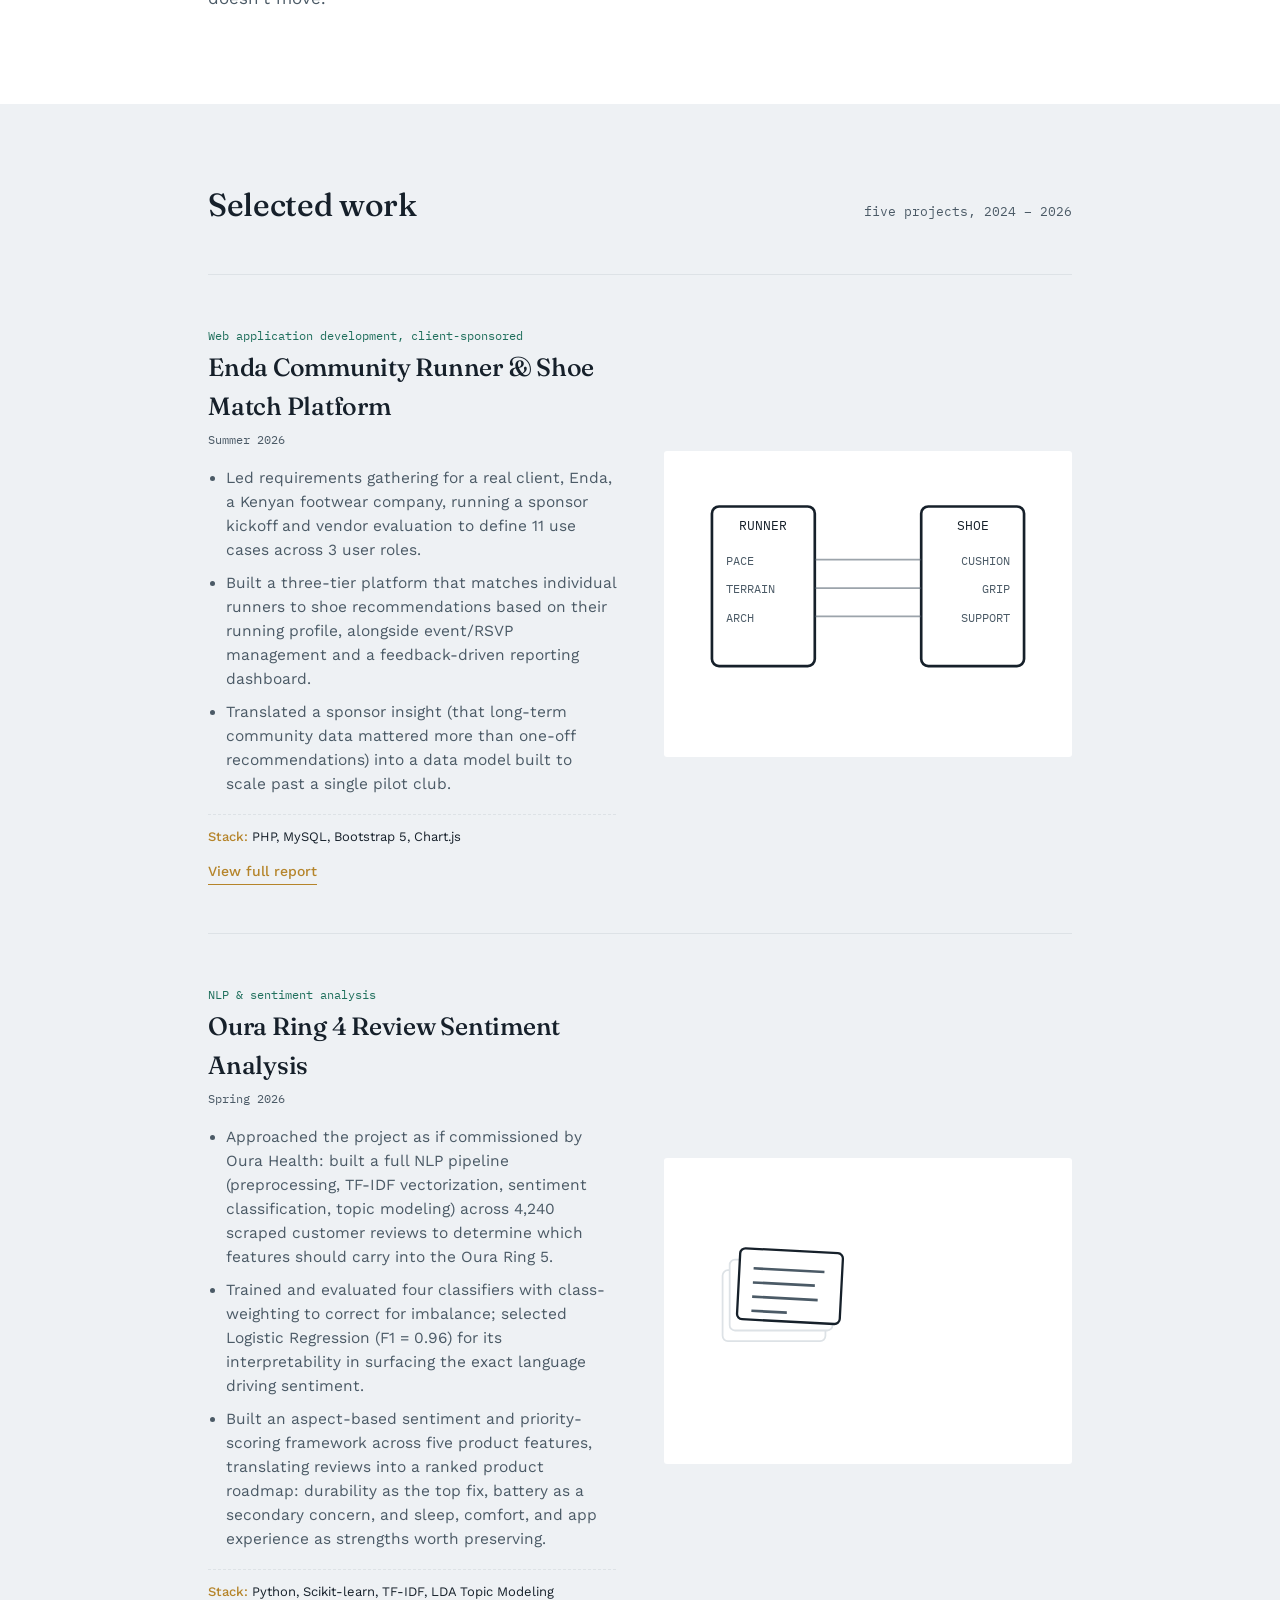
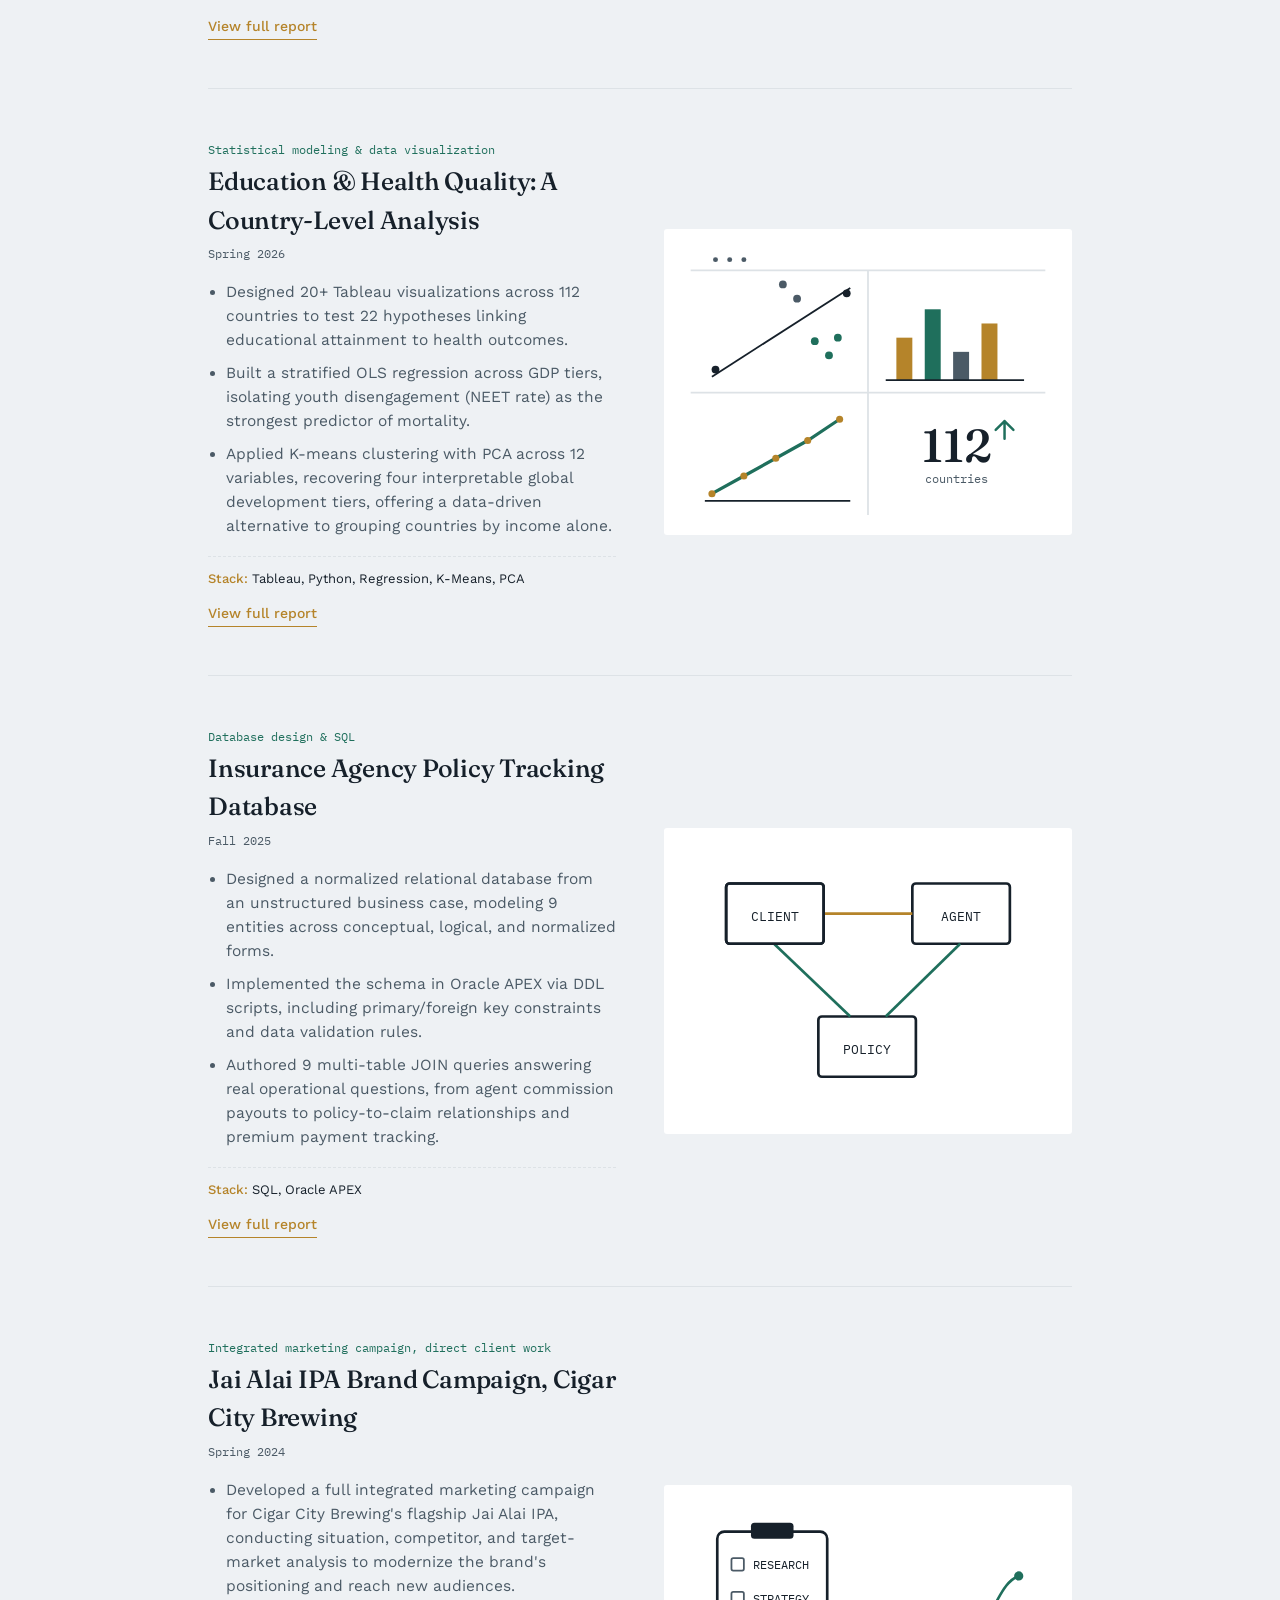
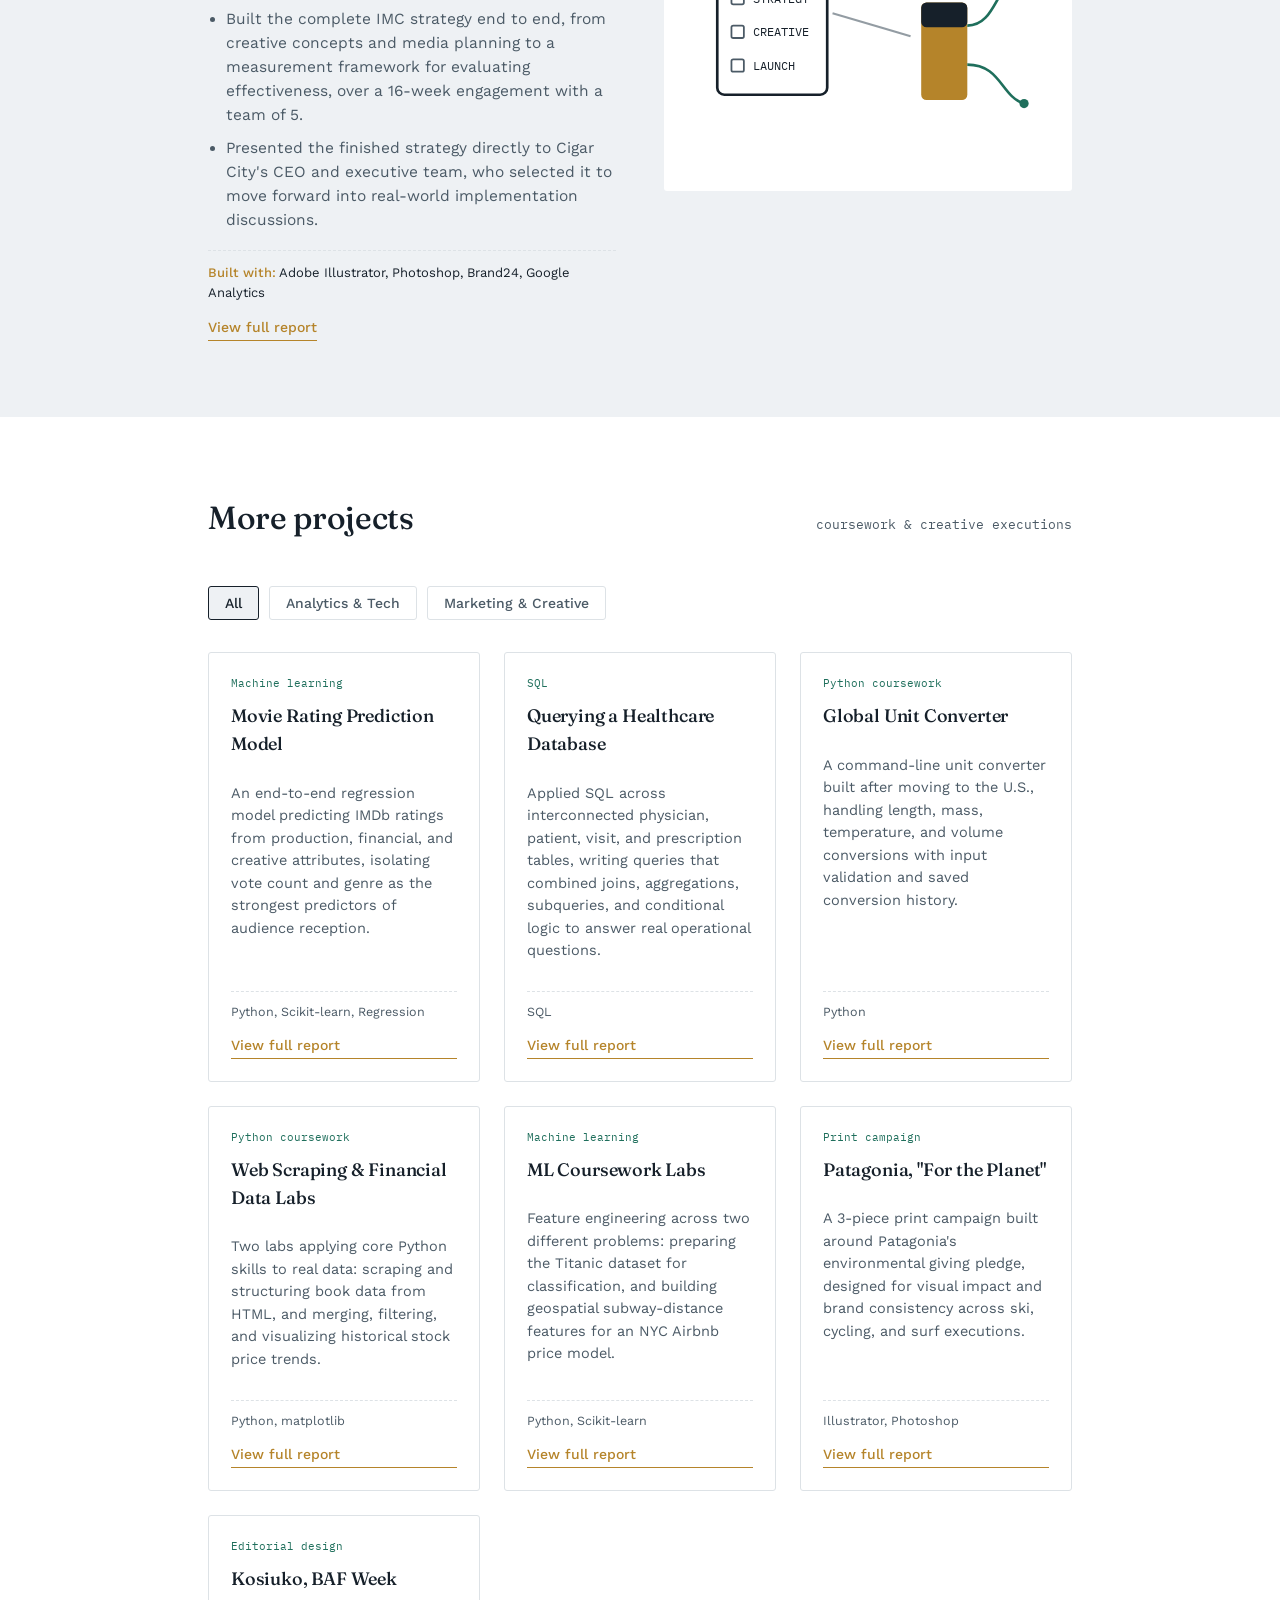
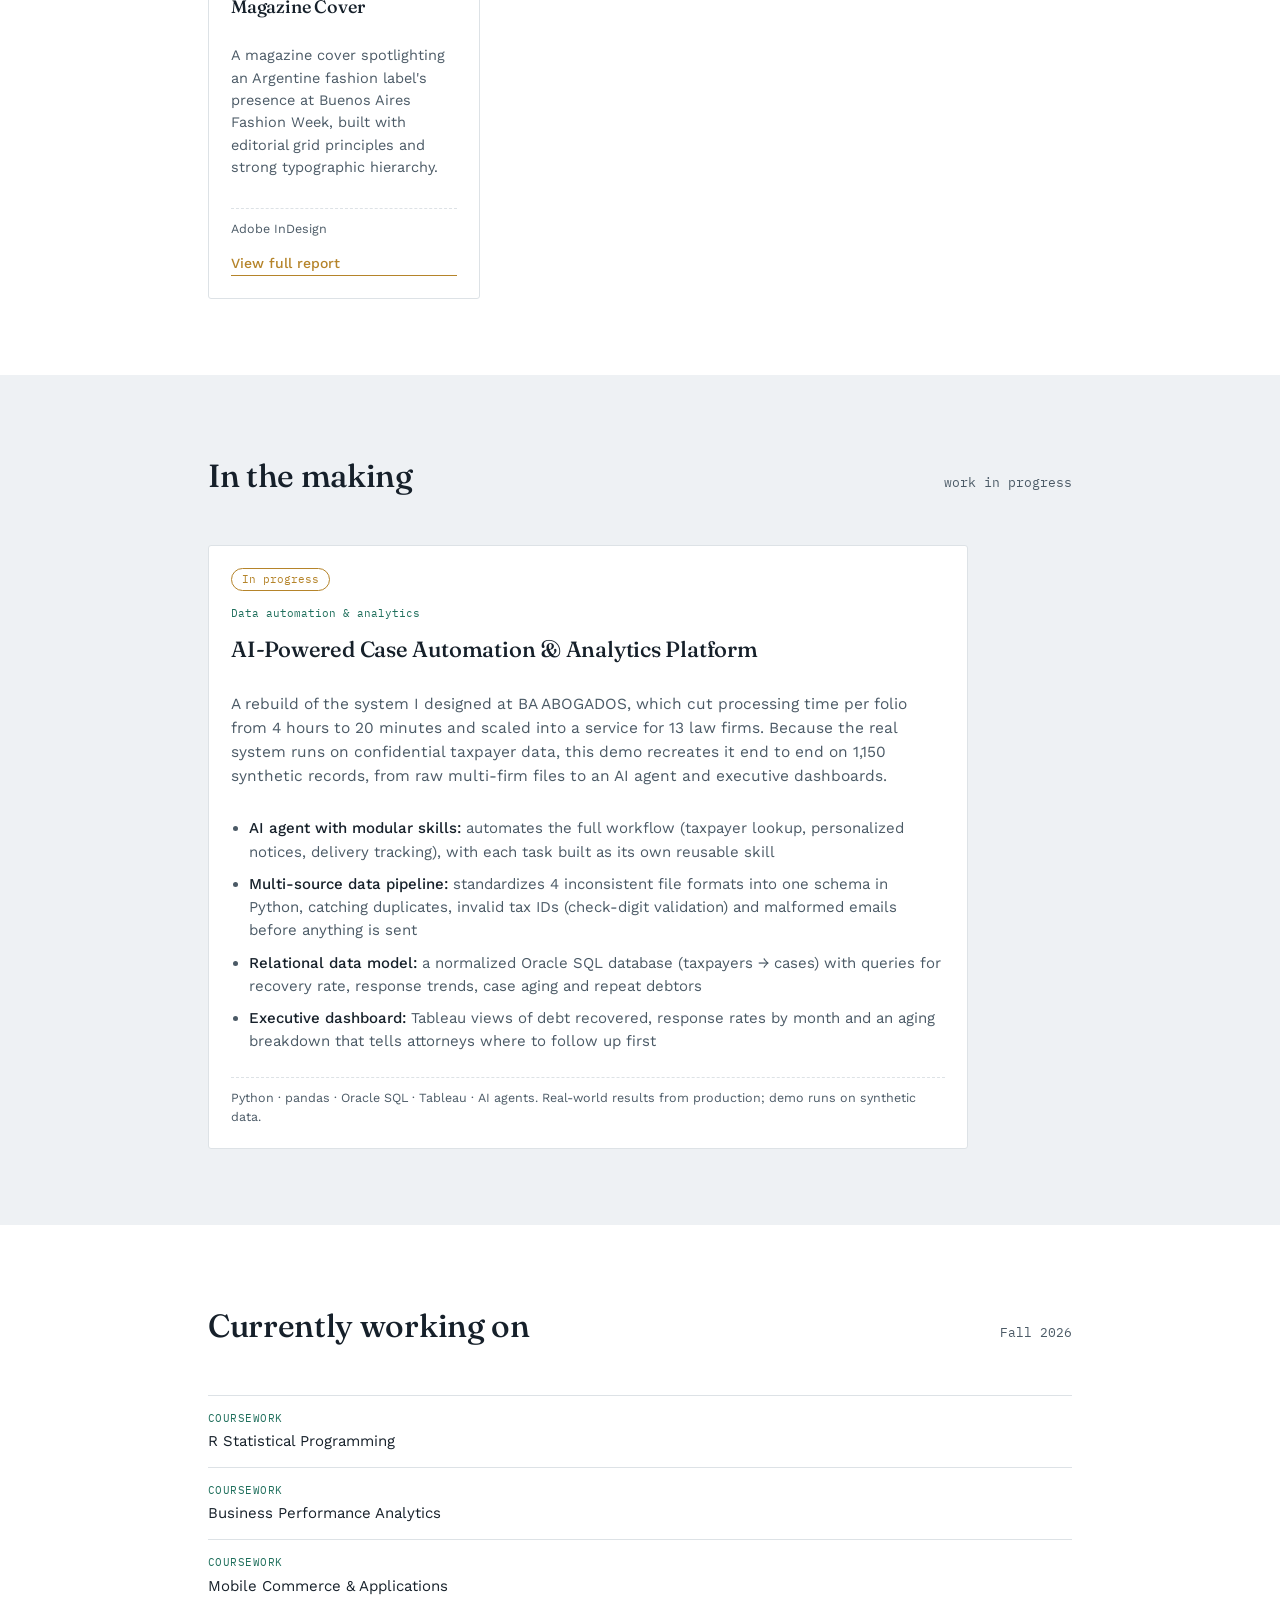
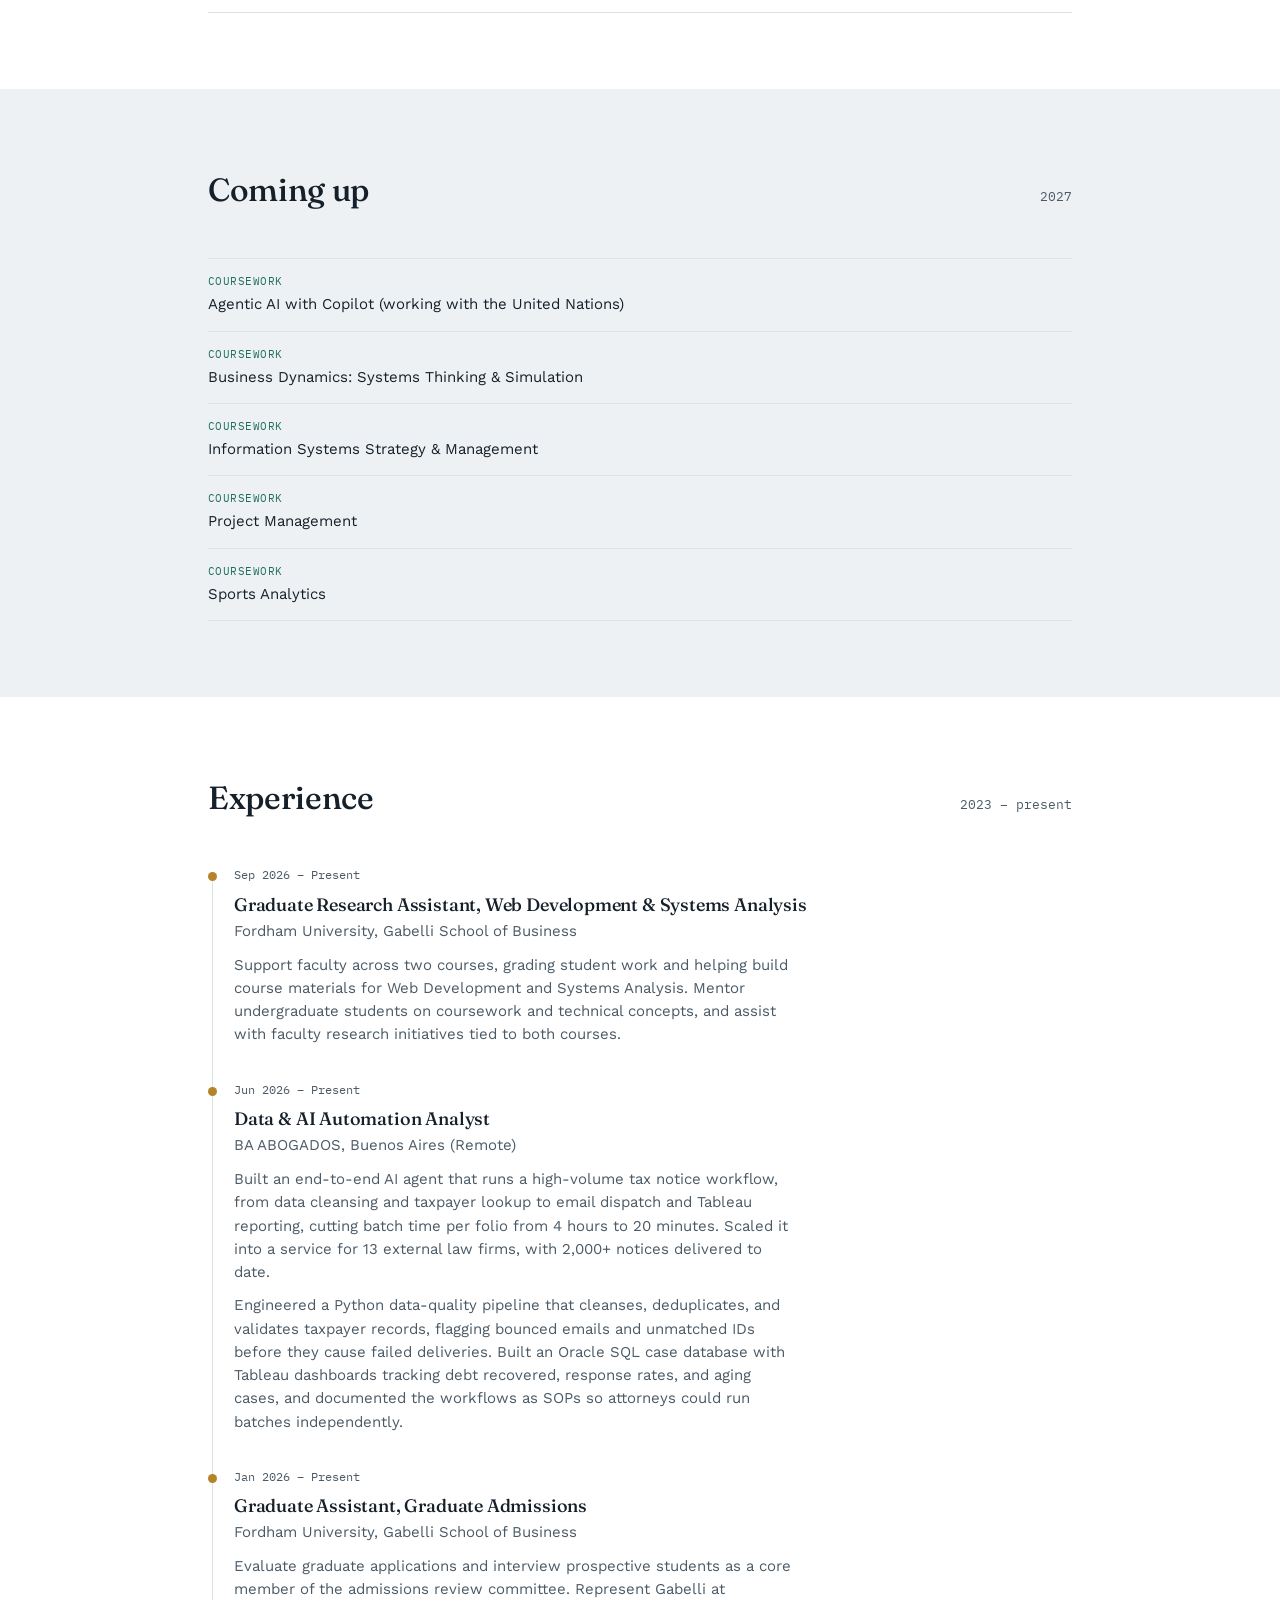
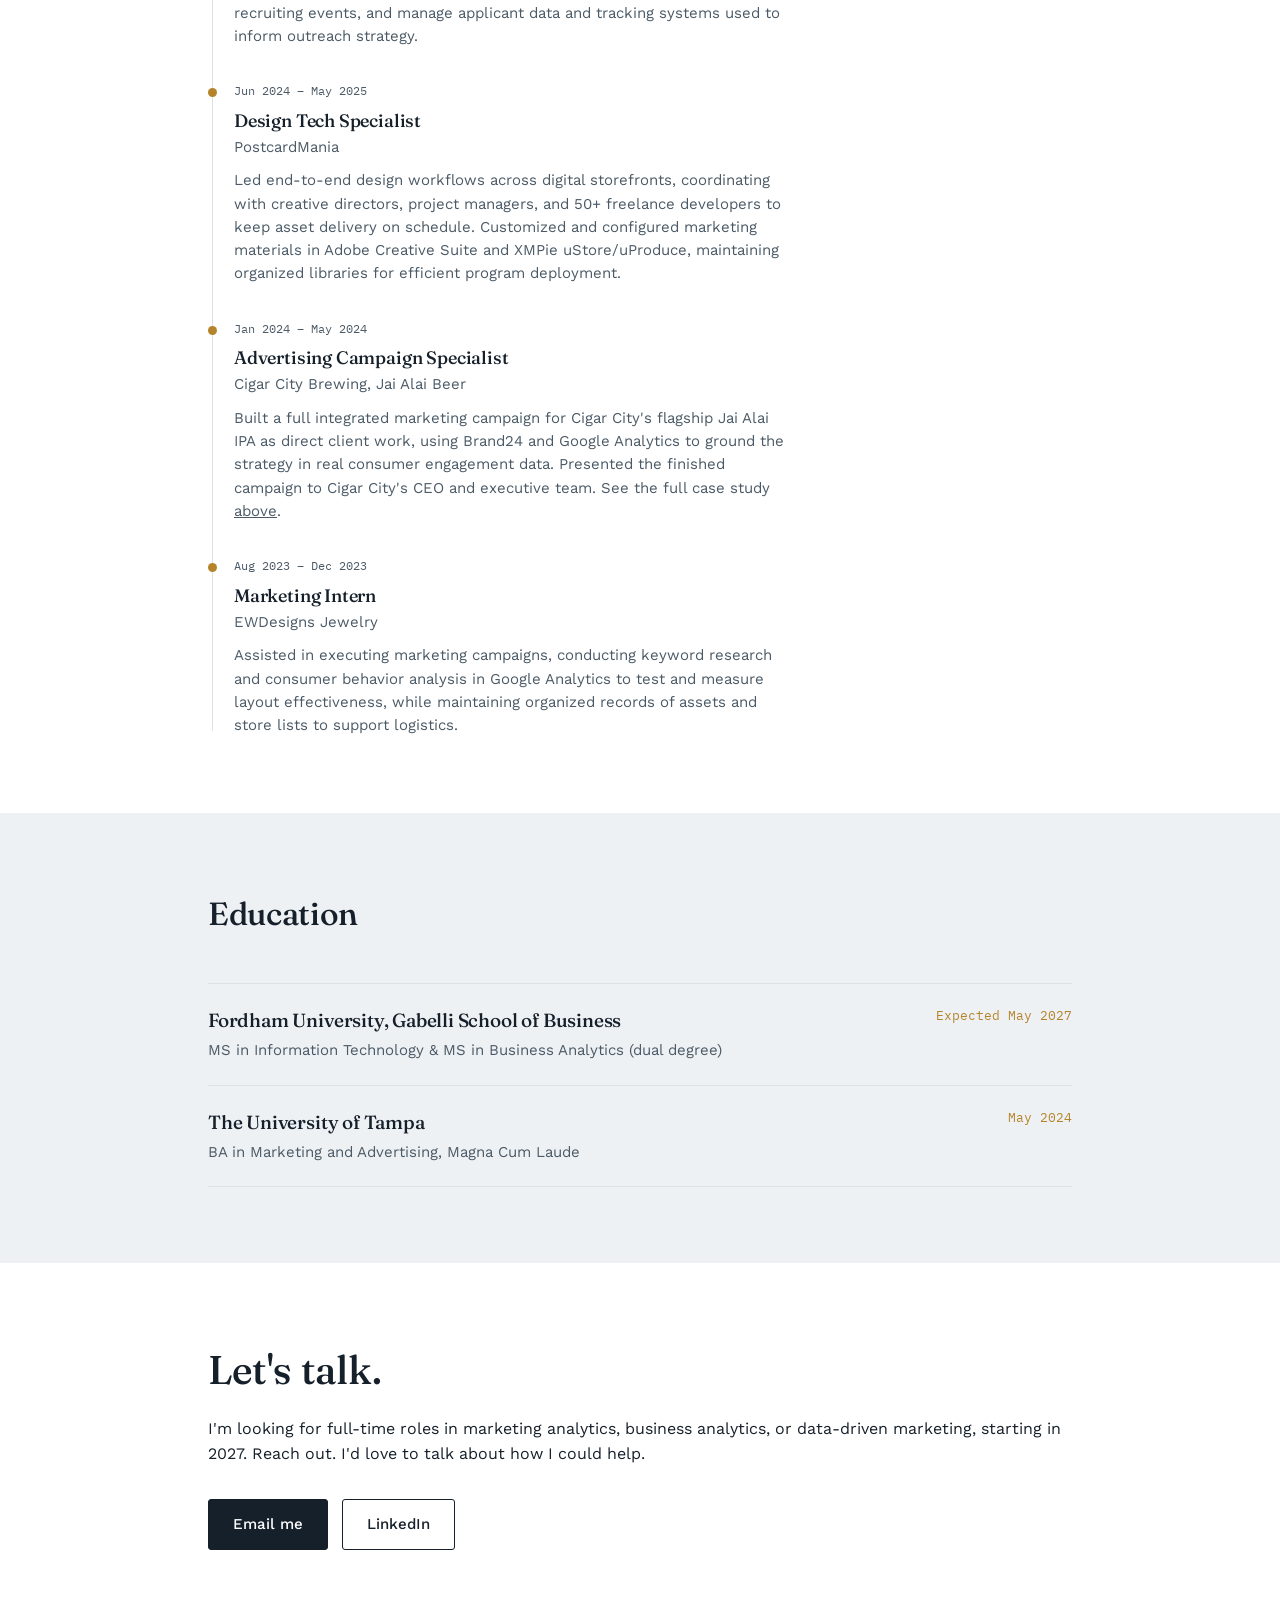
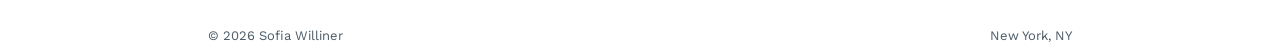
==== commit 22b5dcef: "Update index.html" ====
--- a/index.html
+++ b/index.html
@@ -1091,7 +1091,7 @@
     <div class="wrap">
       <div class="section-head">
         <h2>Currently working on</h2>
-        <span class="count">fall 2026</span>
+        <span class="count">Fall 2026</span>
       </div>
       <ul class="quickfacts">
         <li><span class="k">Coursework</span><span class="v">R Statistical Programming</span></li>
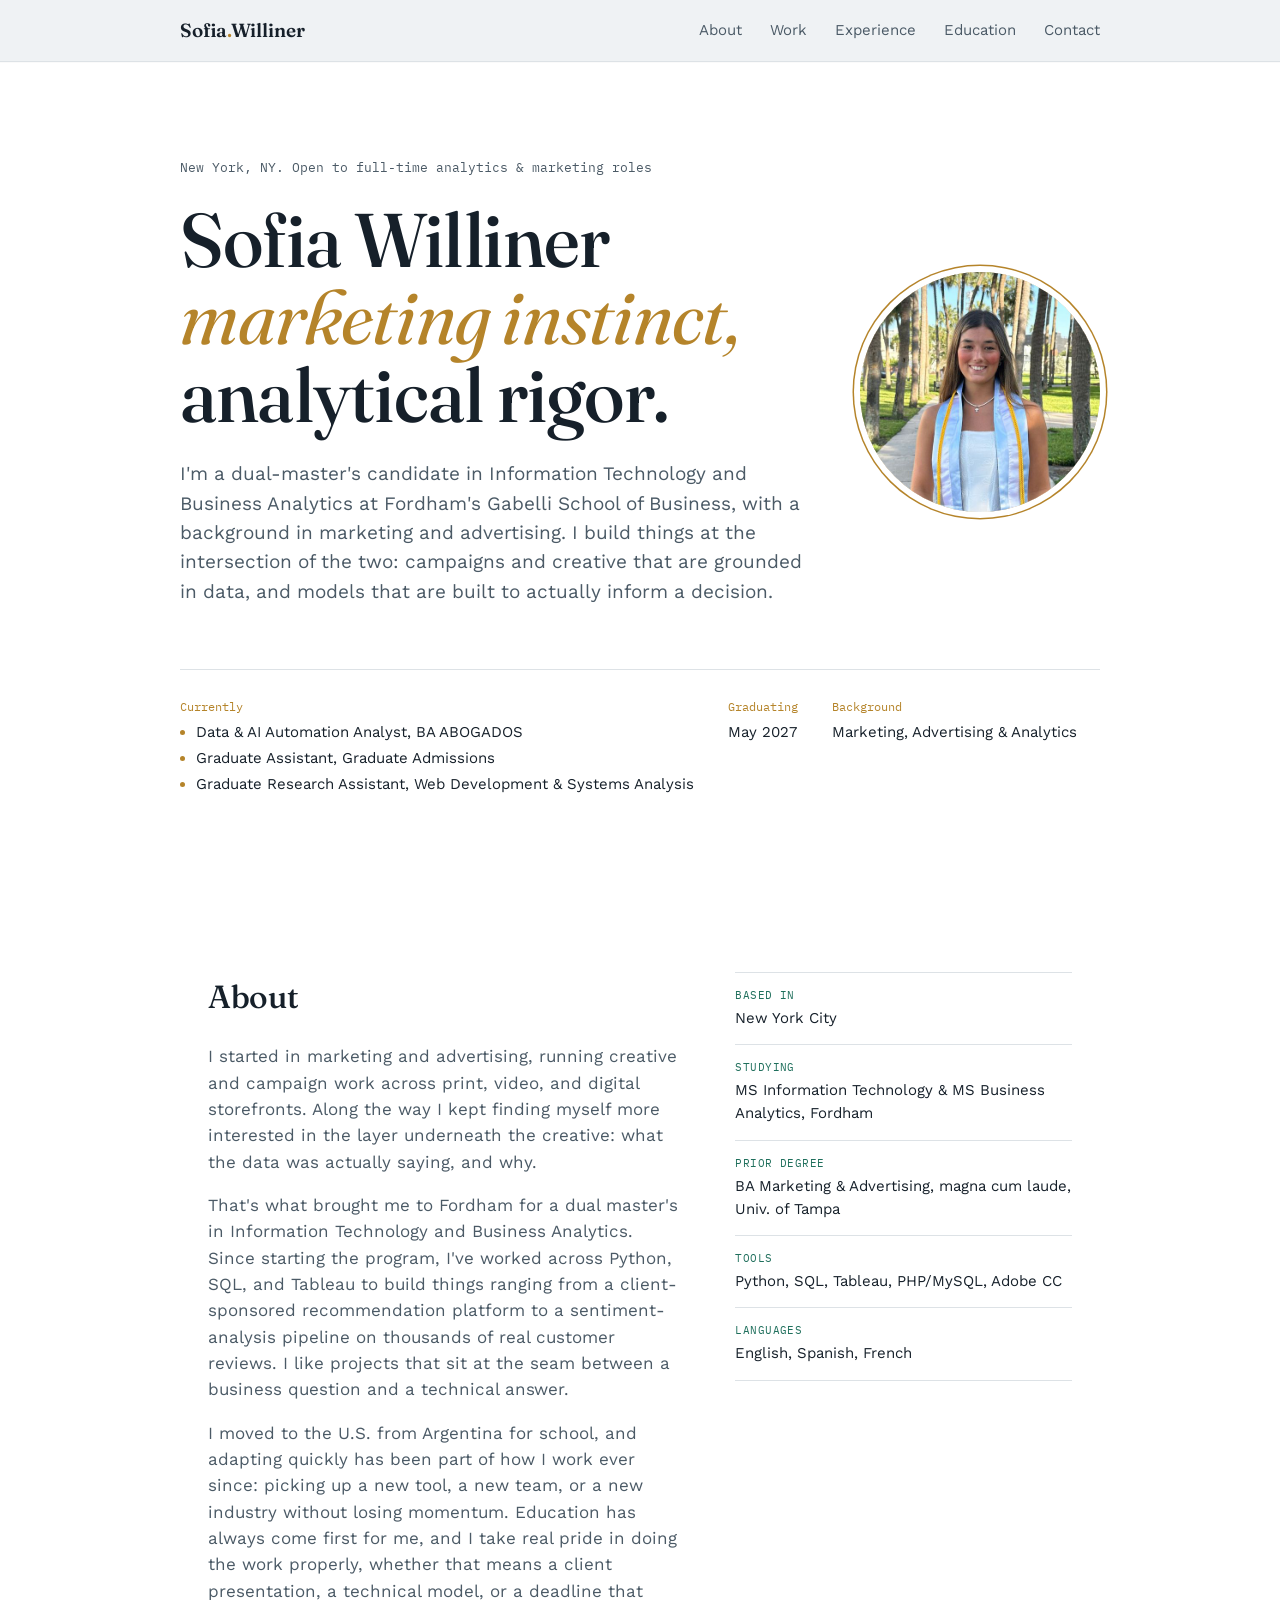
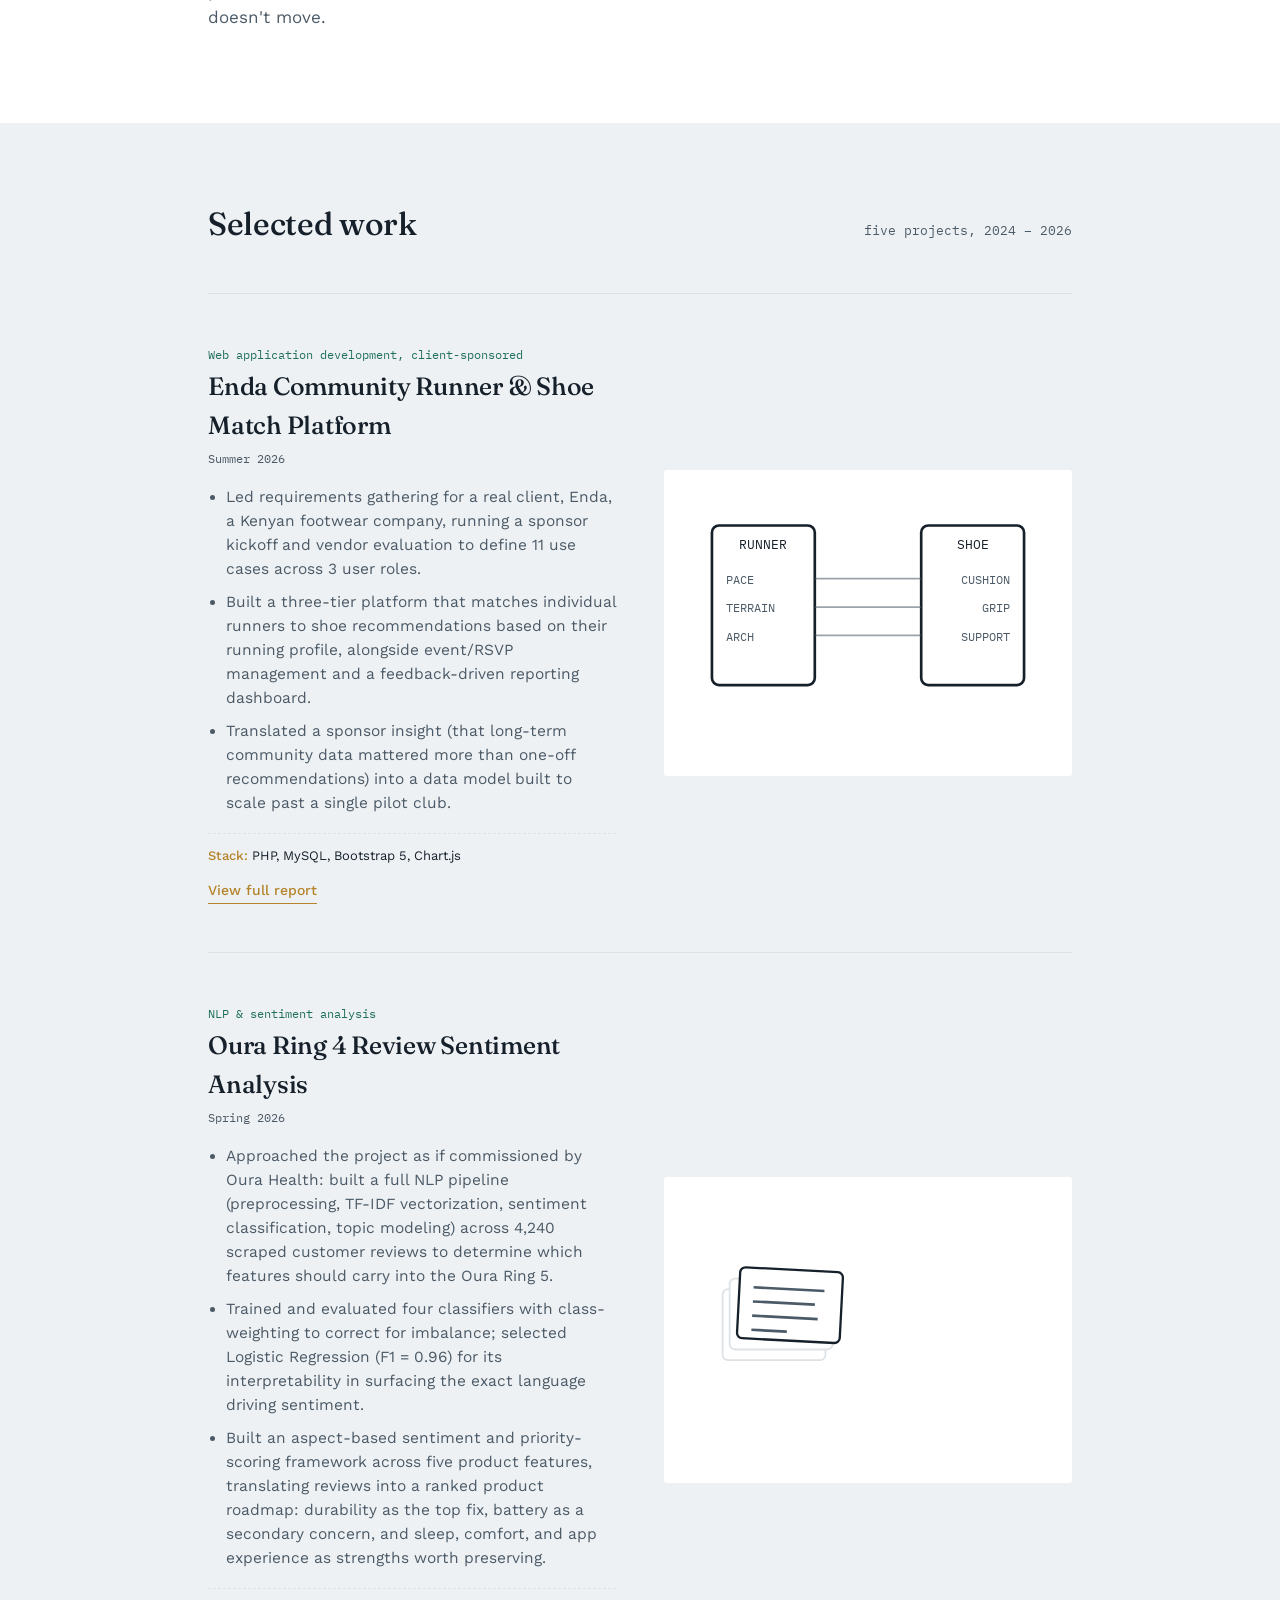
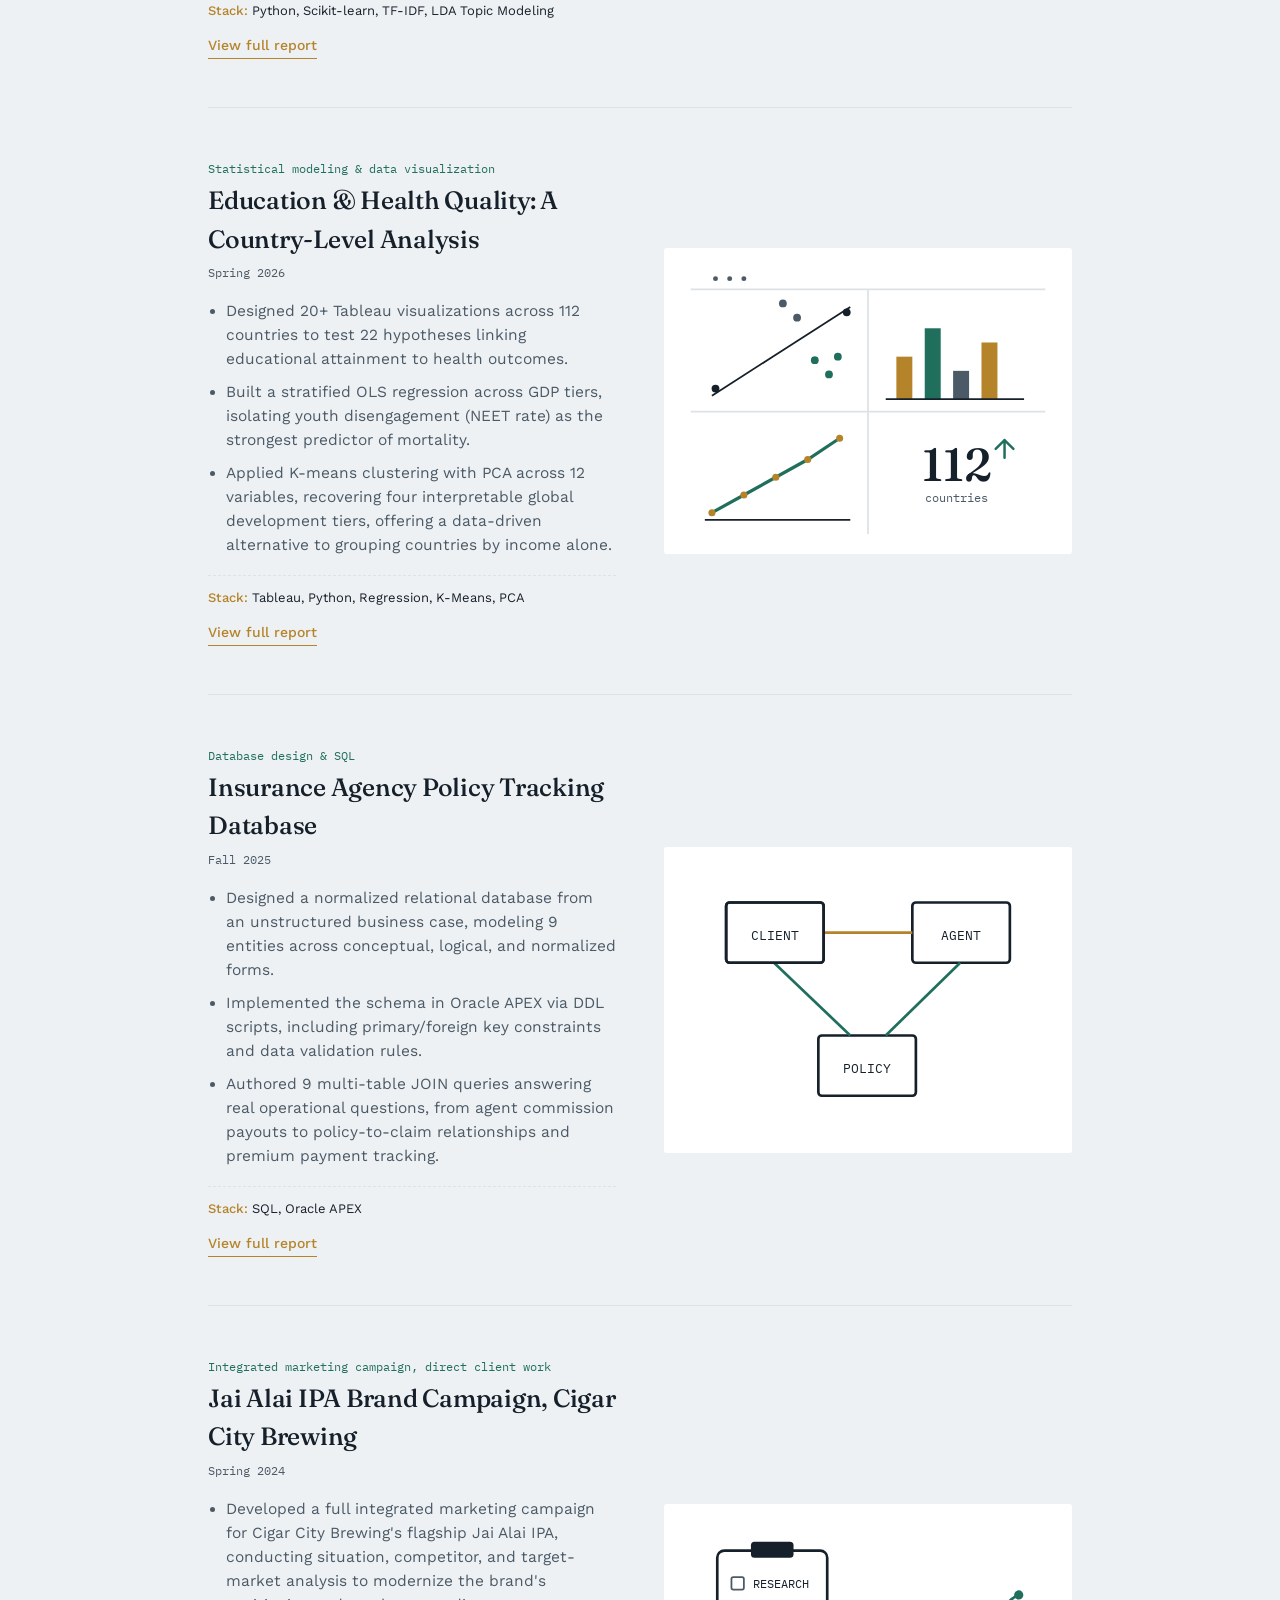
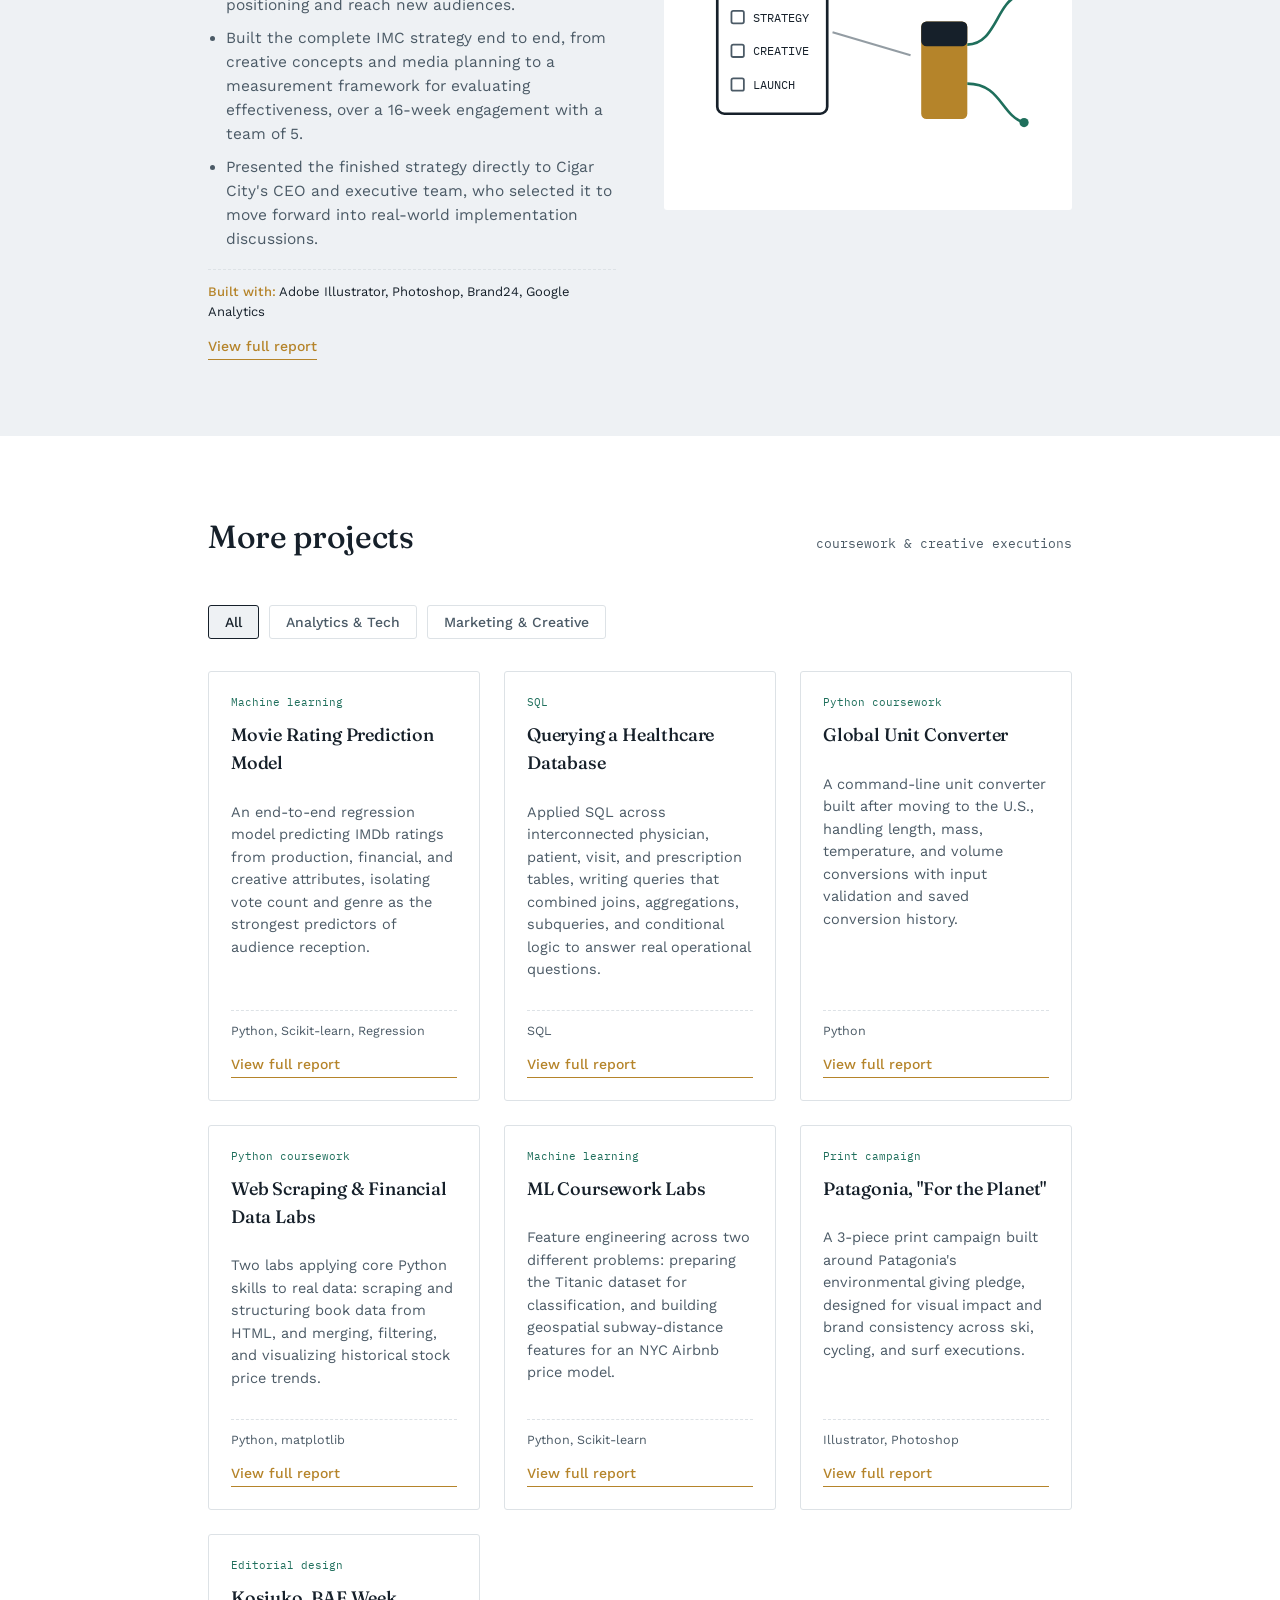
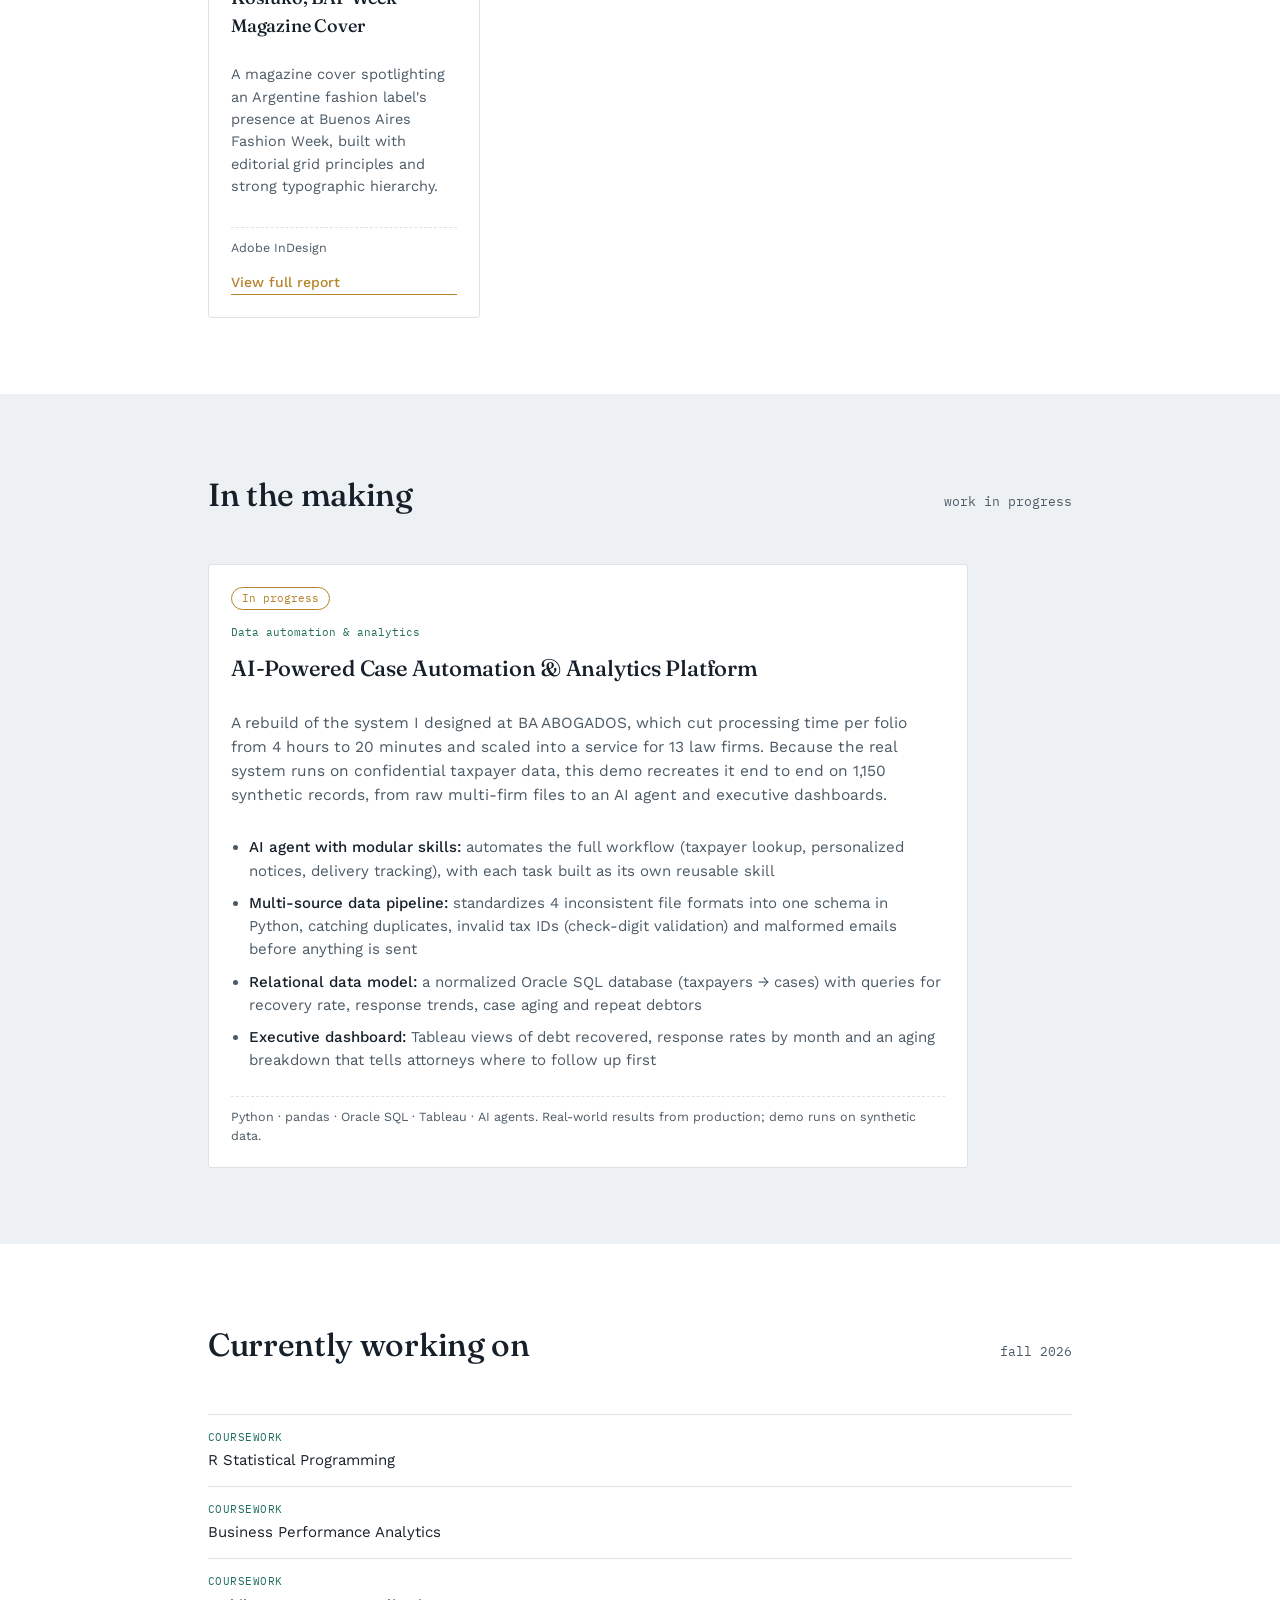
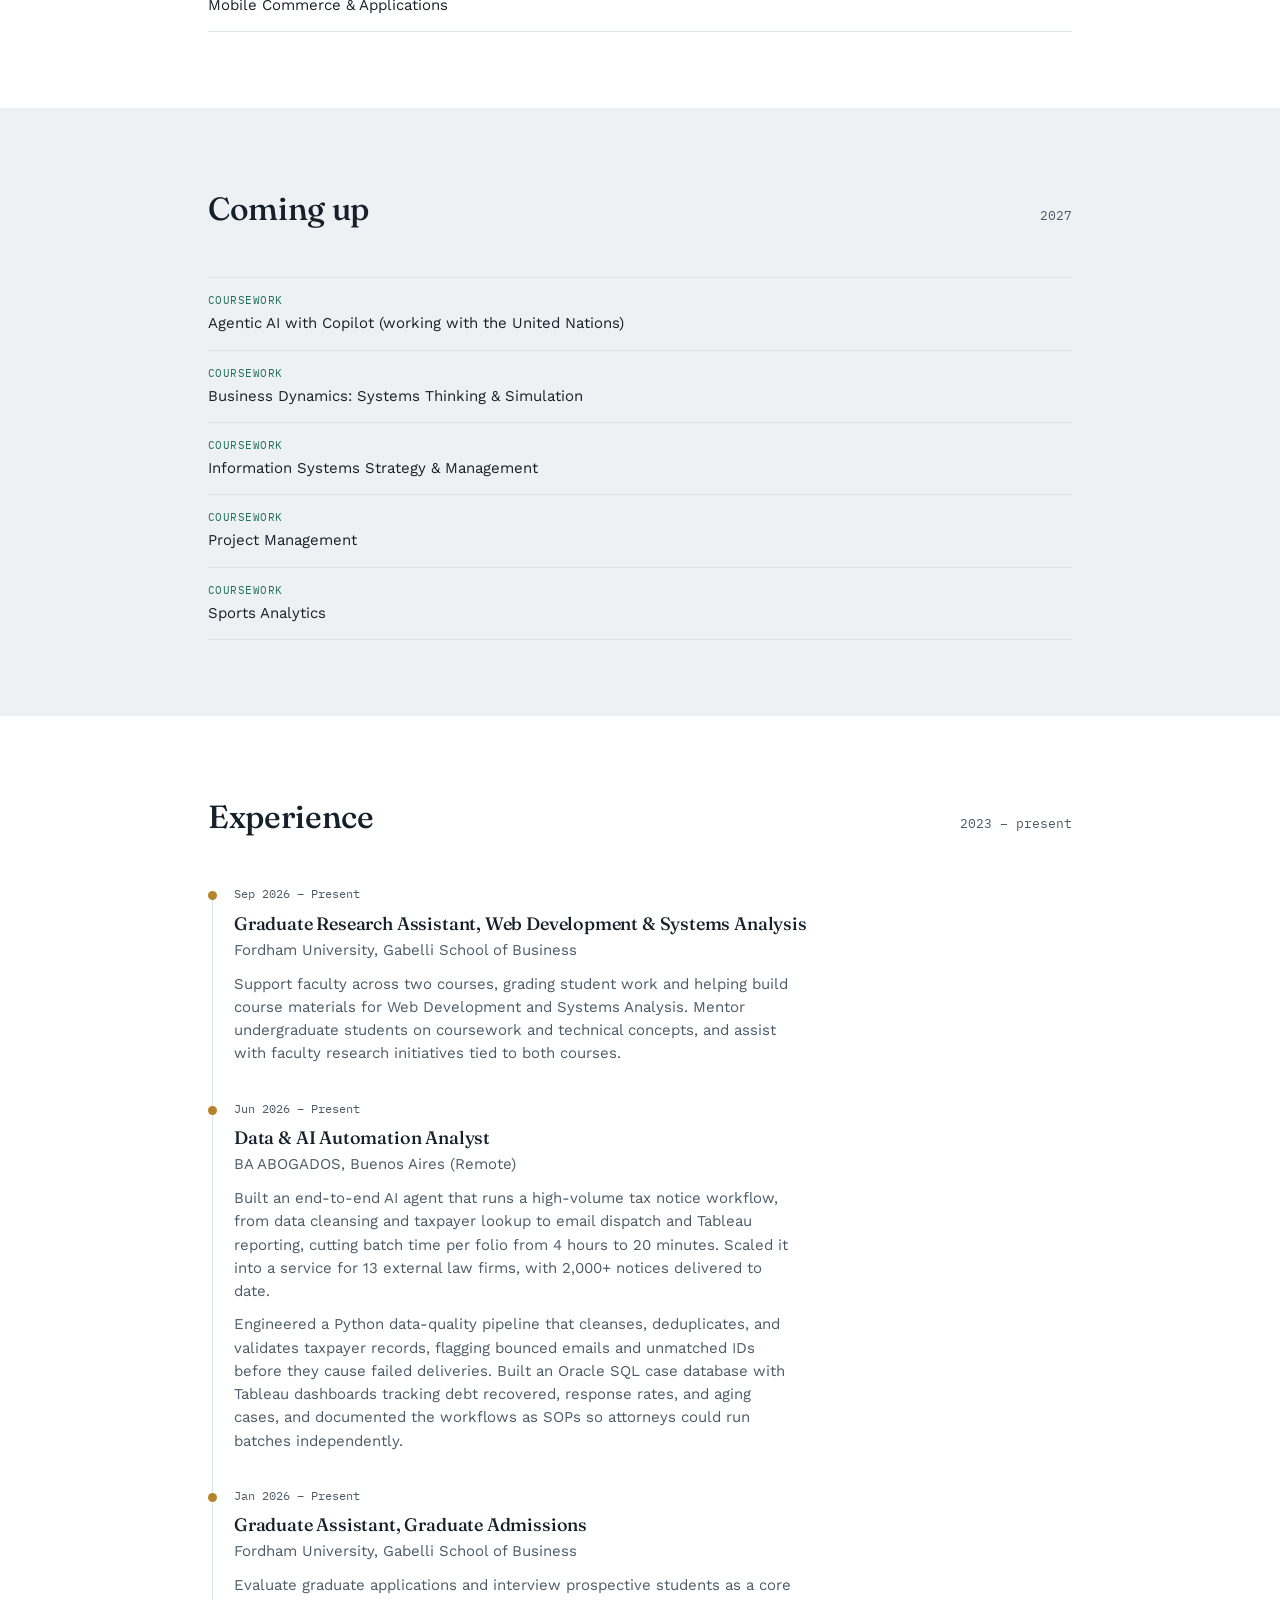
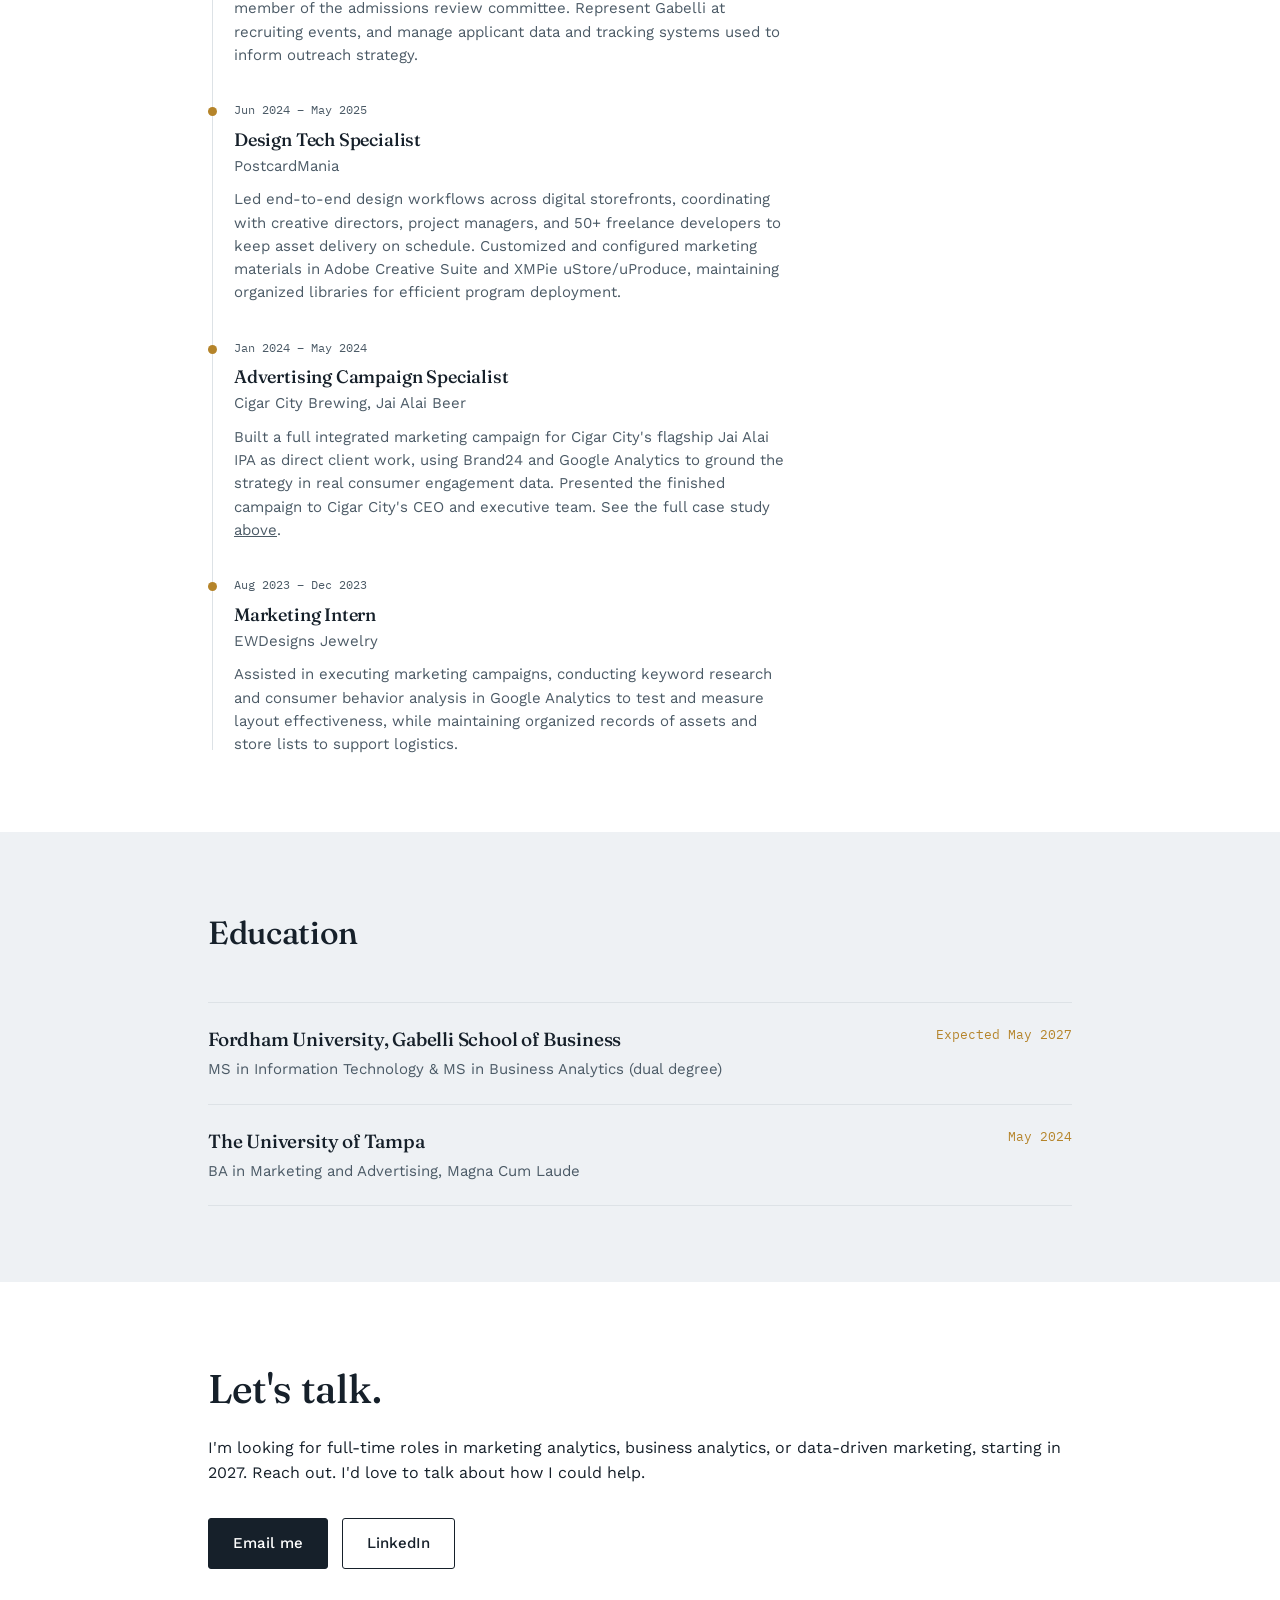
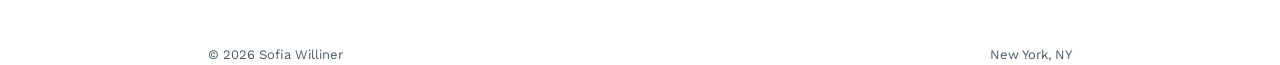
==== commit e89d761a: "Add files via upload" ====
--- a/index.html
+++ b/index.html
@@ -170,6 +170,30 @@
     padding-top: 28px;
     border-top: 1px solid var(--line);
   }
+  .hero-grid {
+    display: grid;
+    grid-template-columns: 1fr auto;
+    gap: 40px;
+    align-items: center;
+  }
+  .hero-photo { margin: 0; width: 240px; }
+  .hero-photo img {
+    display: block;
+    width: 100%;
+    height: auto;
+    aspect-ratio: 1 / 1;
+    object-fit: cover;
+    border-radius: 50%;
+    box-shadow: 0 0 0 6px var(--paper), 0 0 0 7.5px var(--gold);
+  }
+  @media (max-width: 720px) {
+    .hero-grid { grid-template-columns: 1fr; gap: 32px; }
+    .hero-photo { width: 190px; }
+  }
+  @media (max-width: 960px) {
+    .hero { padding-left: 28px; padding-right: 28px; }
+    .nav-row { padding-left: 28px; padding-right: 28px; }
+  }
   .fact dt {
     font-family: 'IBM Plex Mono', monospace;
     font-size: 12px;
@@ -672,11 +696,18 @@
 
   <!-- HERO -->
   <section class="hero wrap">
+    <div class="hero-grid">
+      <div class="hero-text">
     <div class="eyebrow-line reveal">New York, NY. Open to full-time analytics &amp; marketing roles</div>
     <h1 class="reveal" style="animation-delay:.05s">Sofia Williner<br><em>marketing instinct,</em><br>analytical rigor.</h1>
     <p class="lede reveal" style="animation-delay:.1s">
       I'm a dual-master's candidate in Information Technology and Business Analytics at Fordham's Gabelli School of Business, with a background in marketing and advertising. I build things at the intersection of the two: campaigns and creative that are grounded in data, and models that are built to actually inform a decision.
     </p>
+      </div>
+      <figure class="hero-photo">
+        <img src="[data-uri]" width="240" height="240" alt="Portrait of Sofia Williner">
+      </figure>
+    </div>
     <dl class="hero-facts reveal" style="animation-delay:.15s">
       <div class="fact"><dt>Currently</dt><dd>
         <ul class="fact-list">
@@ -1091,7 +1122,7 @@
     <div class="wrap">
       <div class="section-head">
         <h2>Currently working on</h2>
-        <span class="count">Fall 2026</span>
+        <span class="count">fall 2026</span>
       </div>
       <ul class="quickfacts">
         <li><span class="k">Coursework</span><span class="v">R Statistical Programming</span></li>
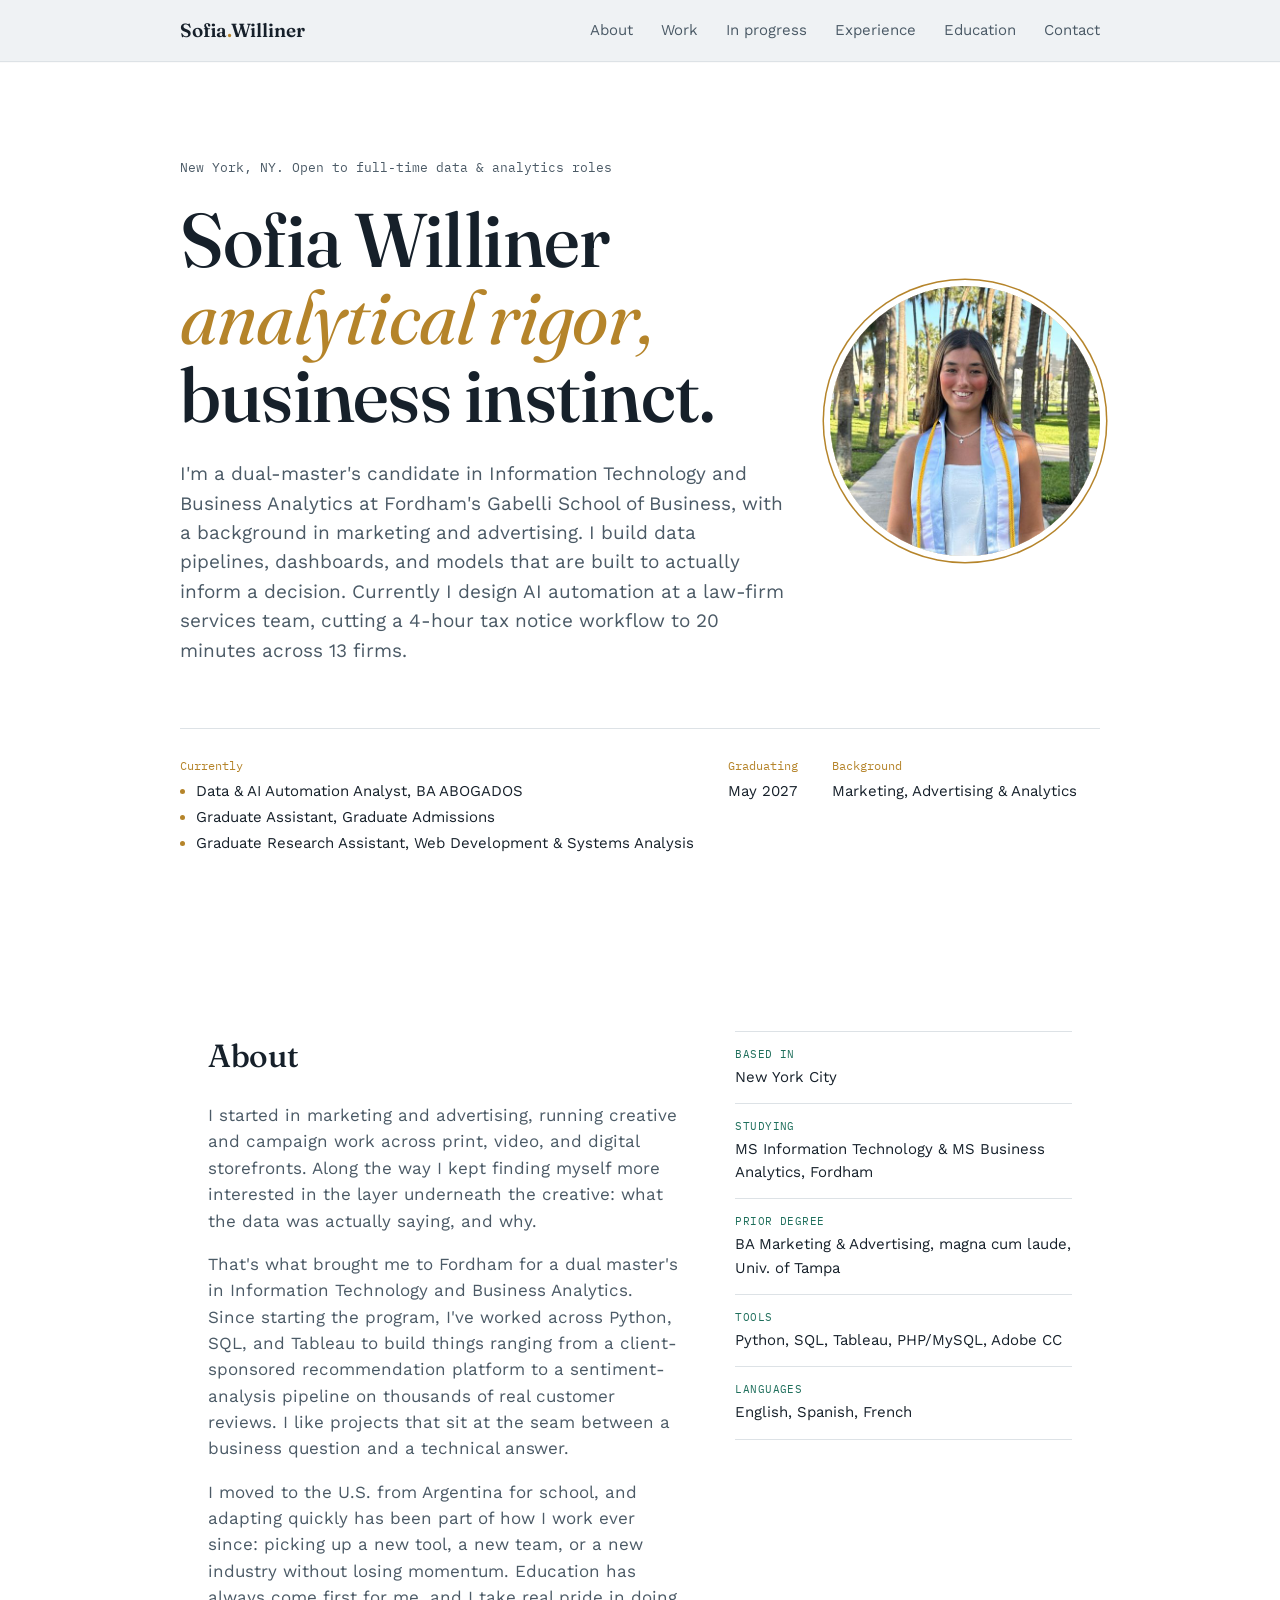
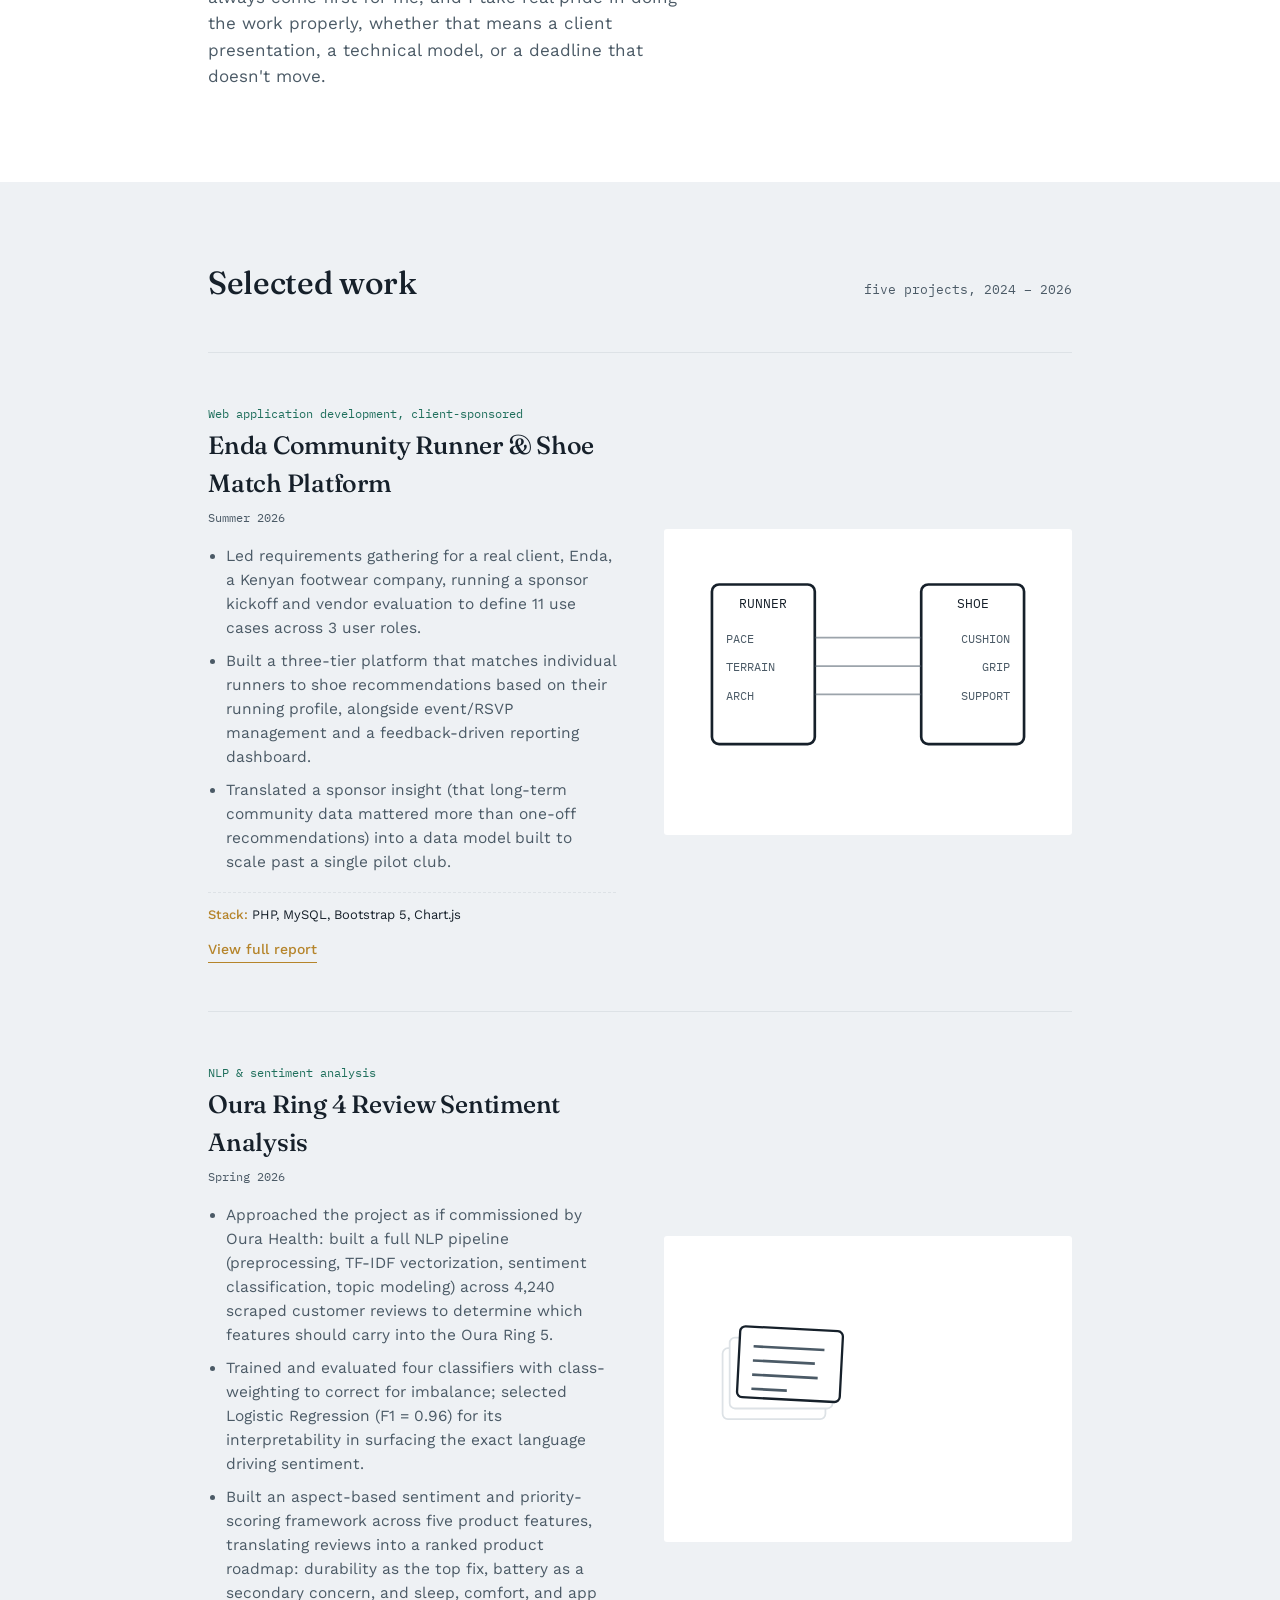
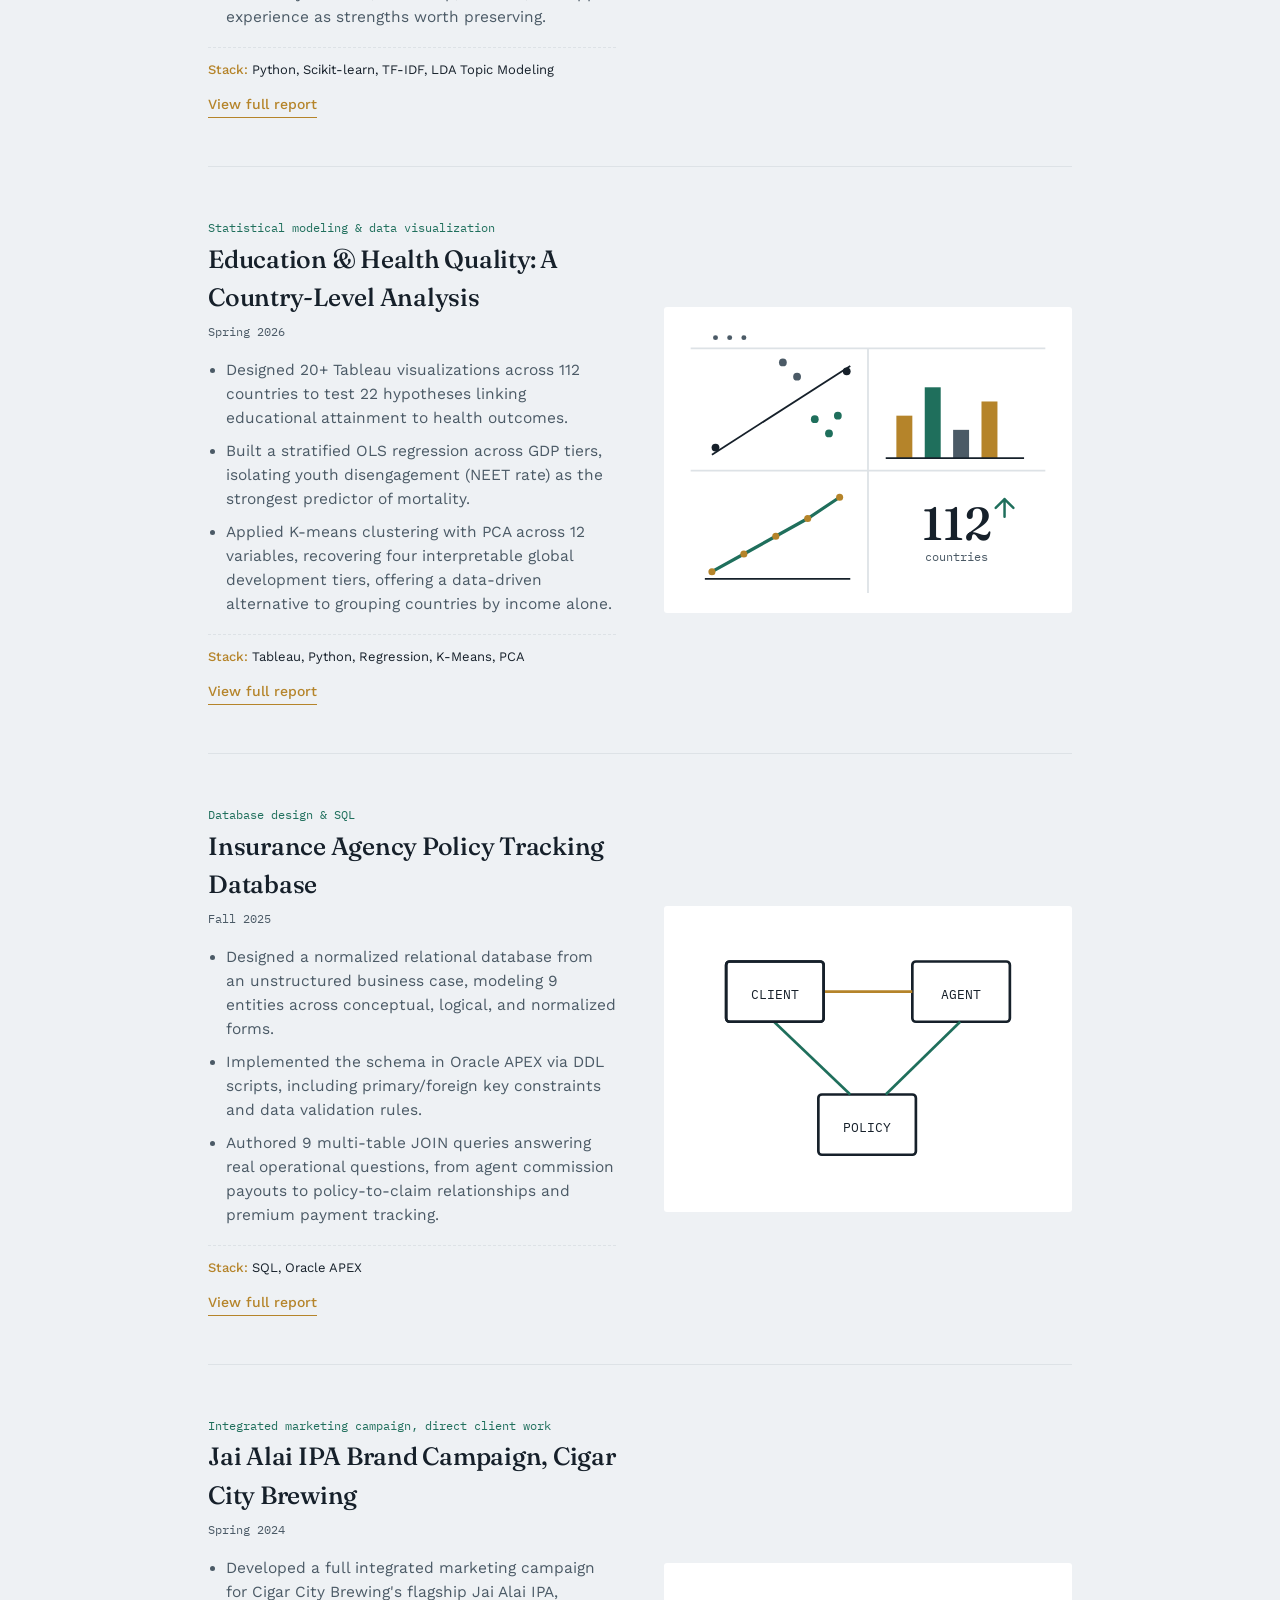
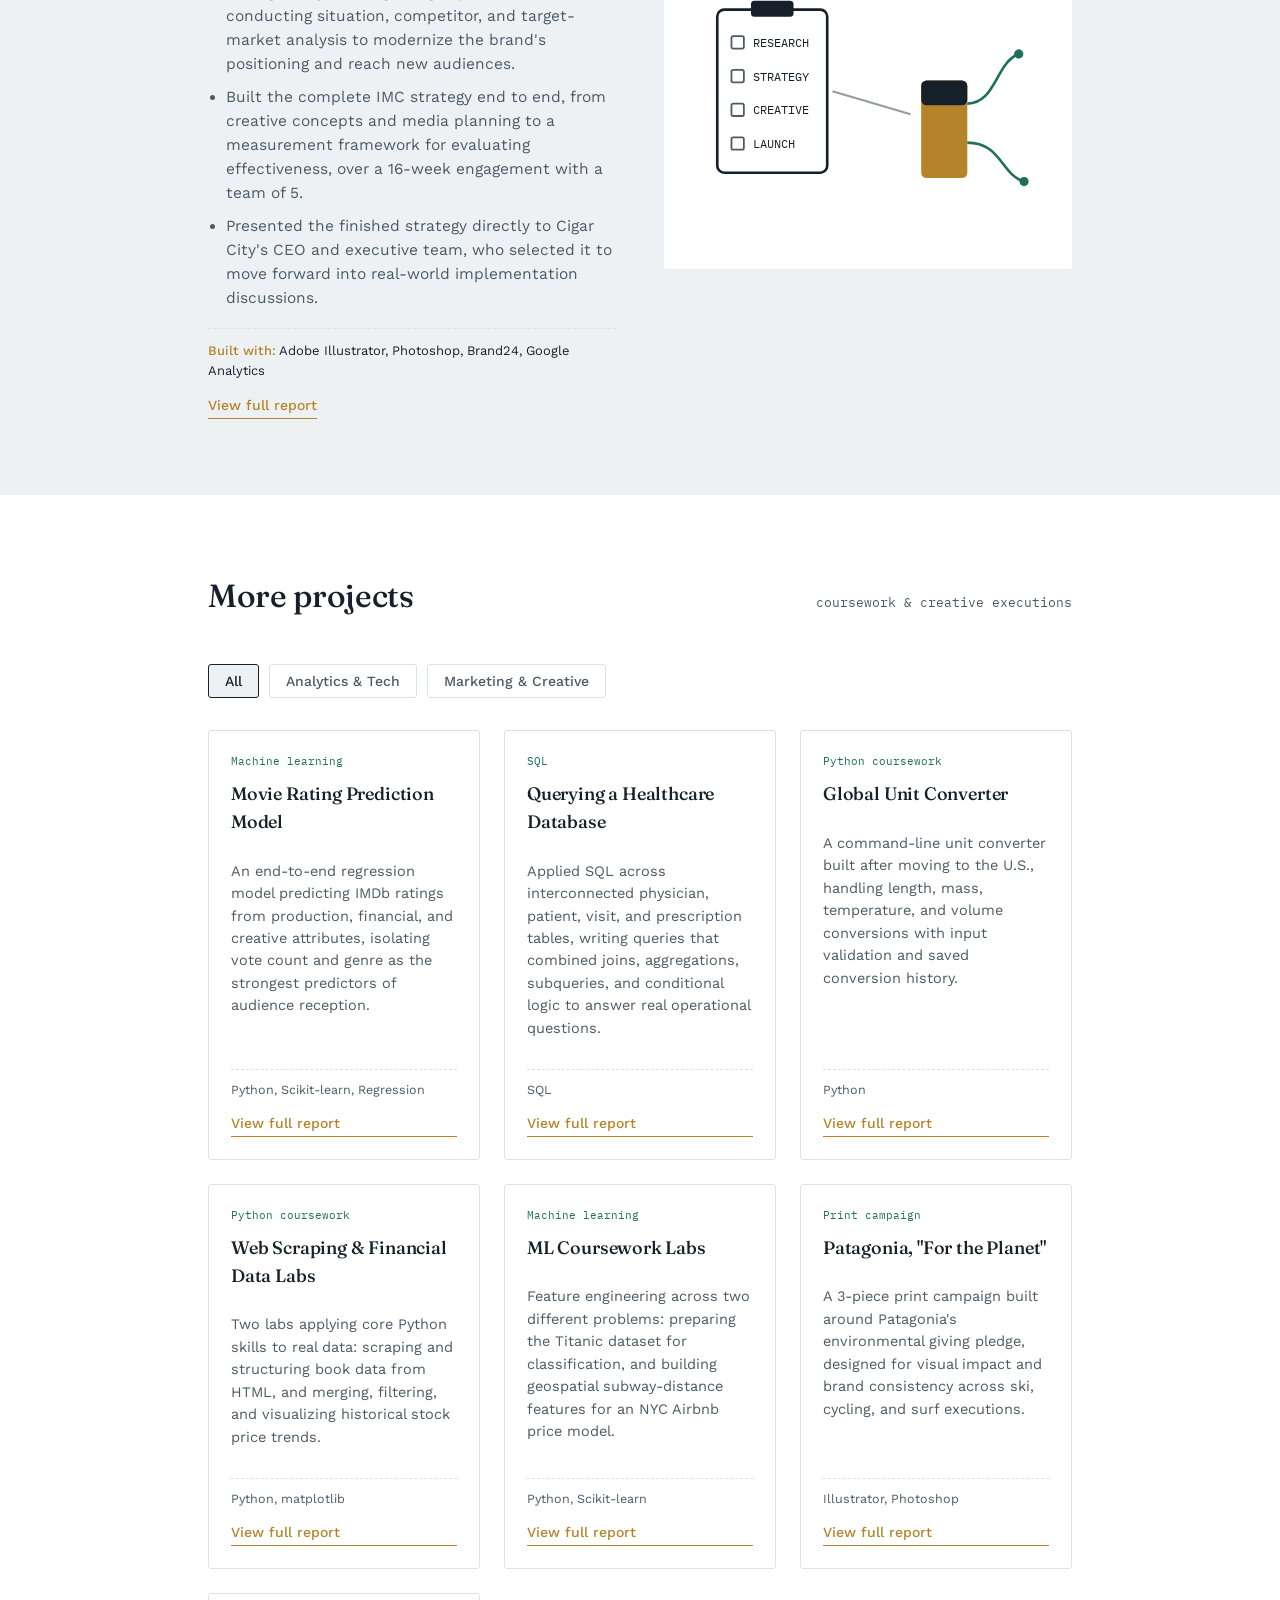
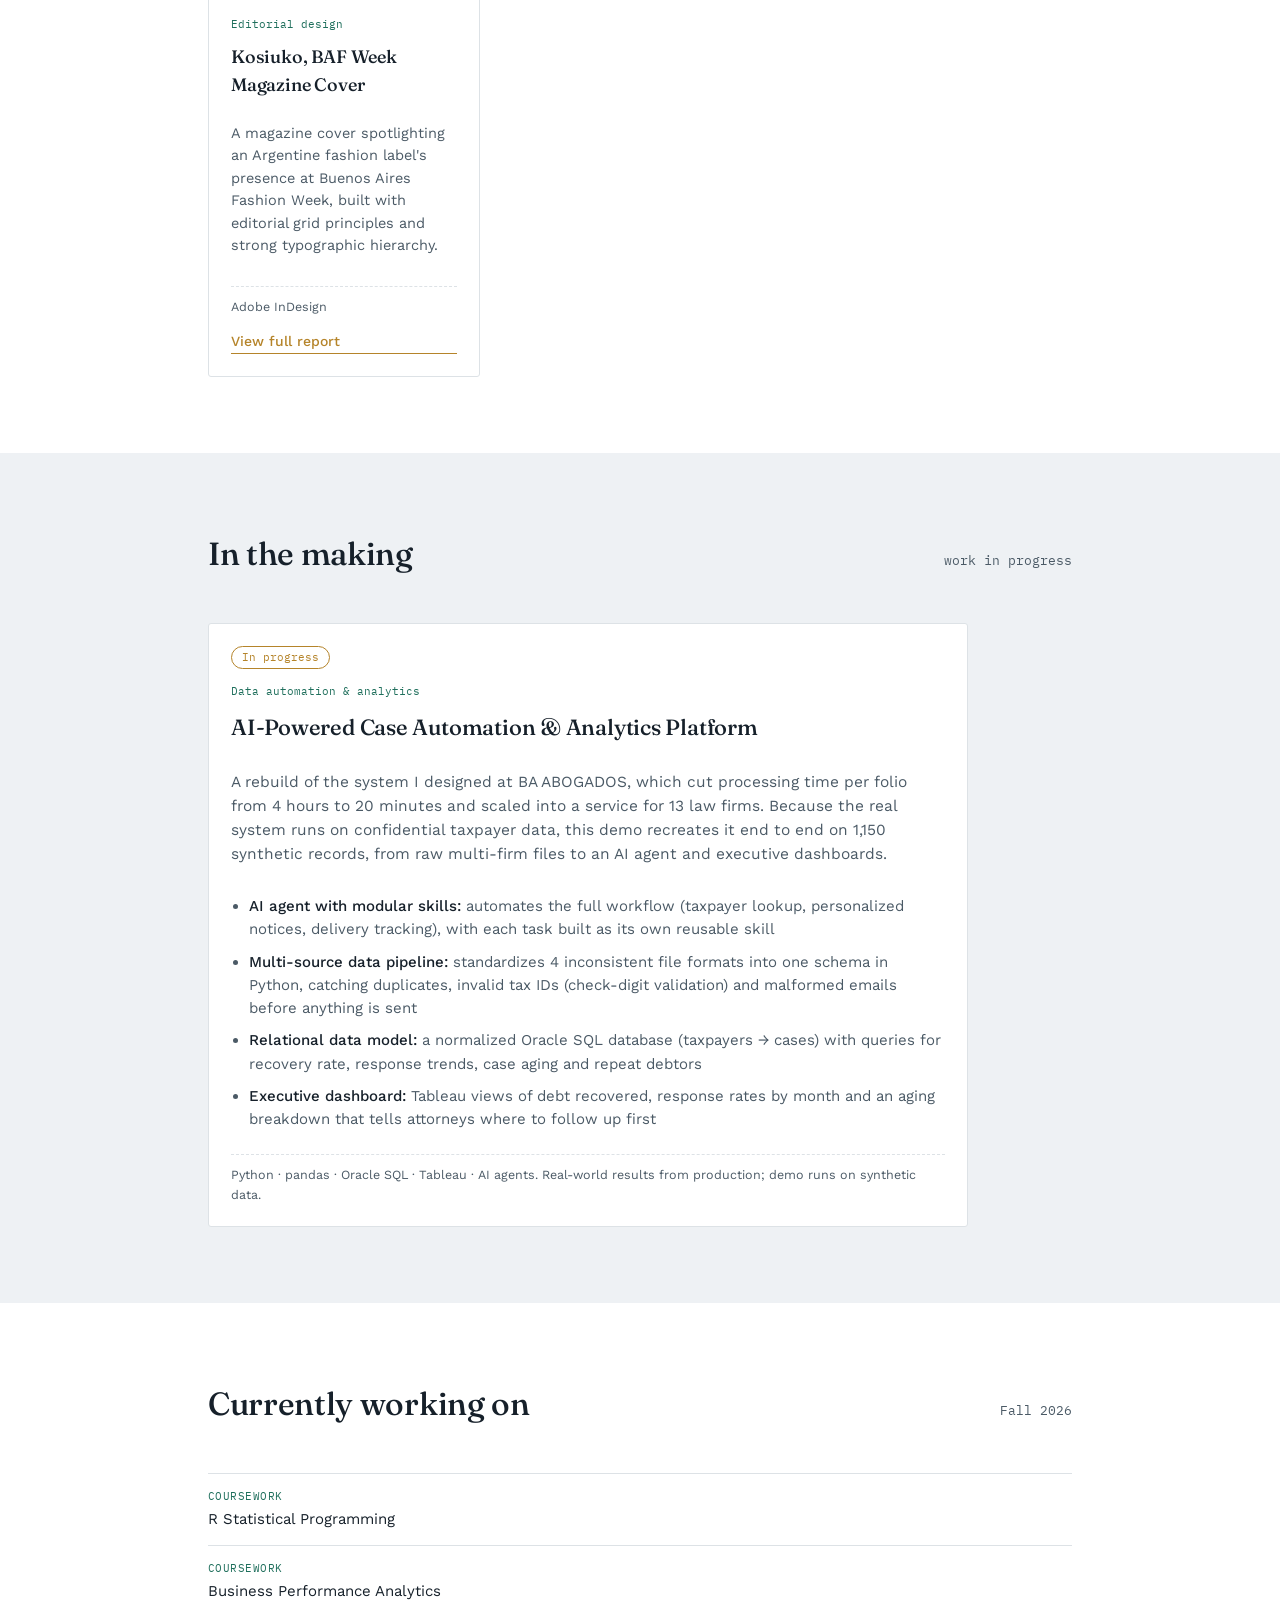
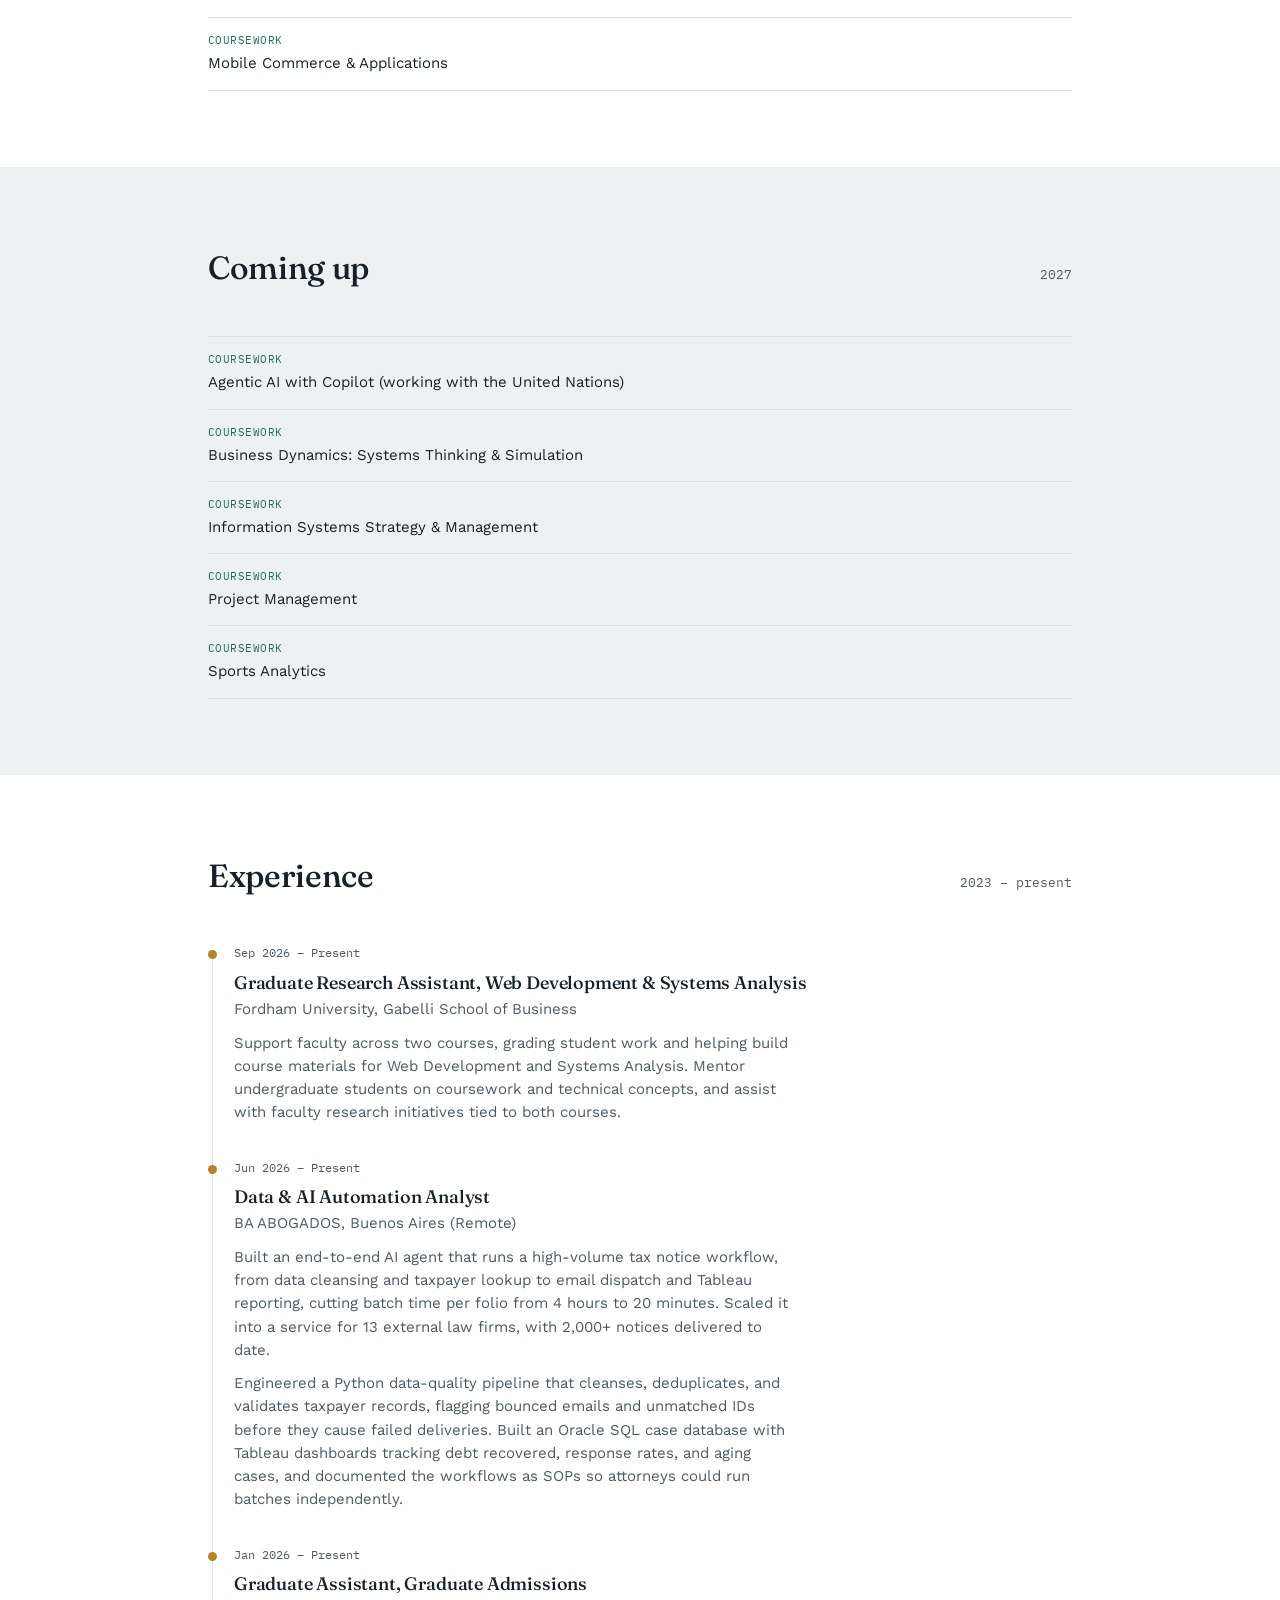
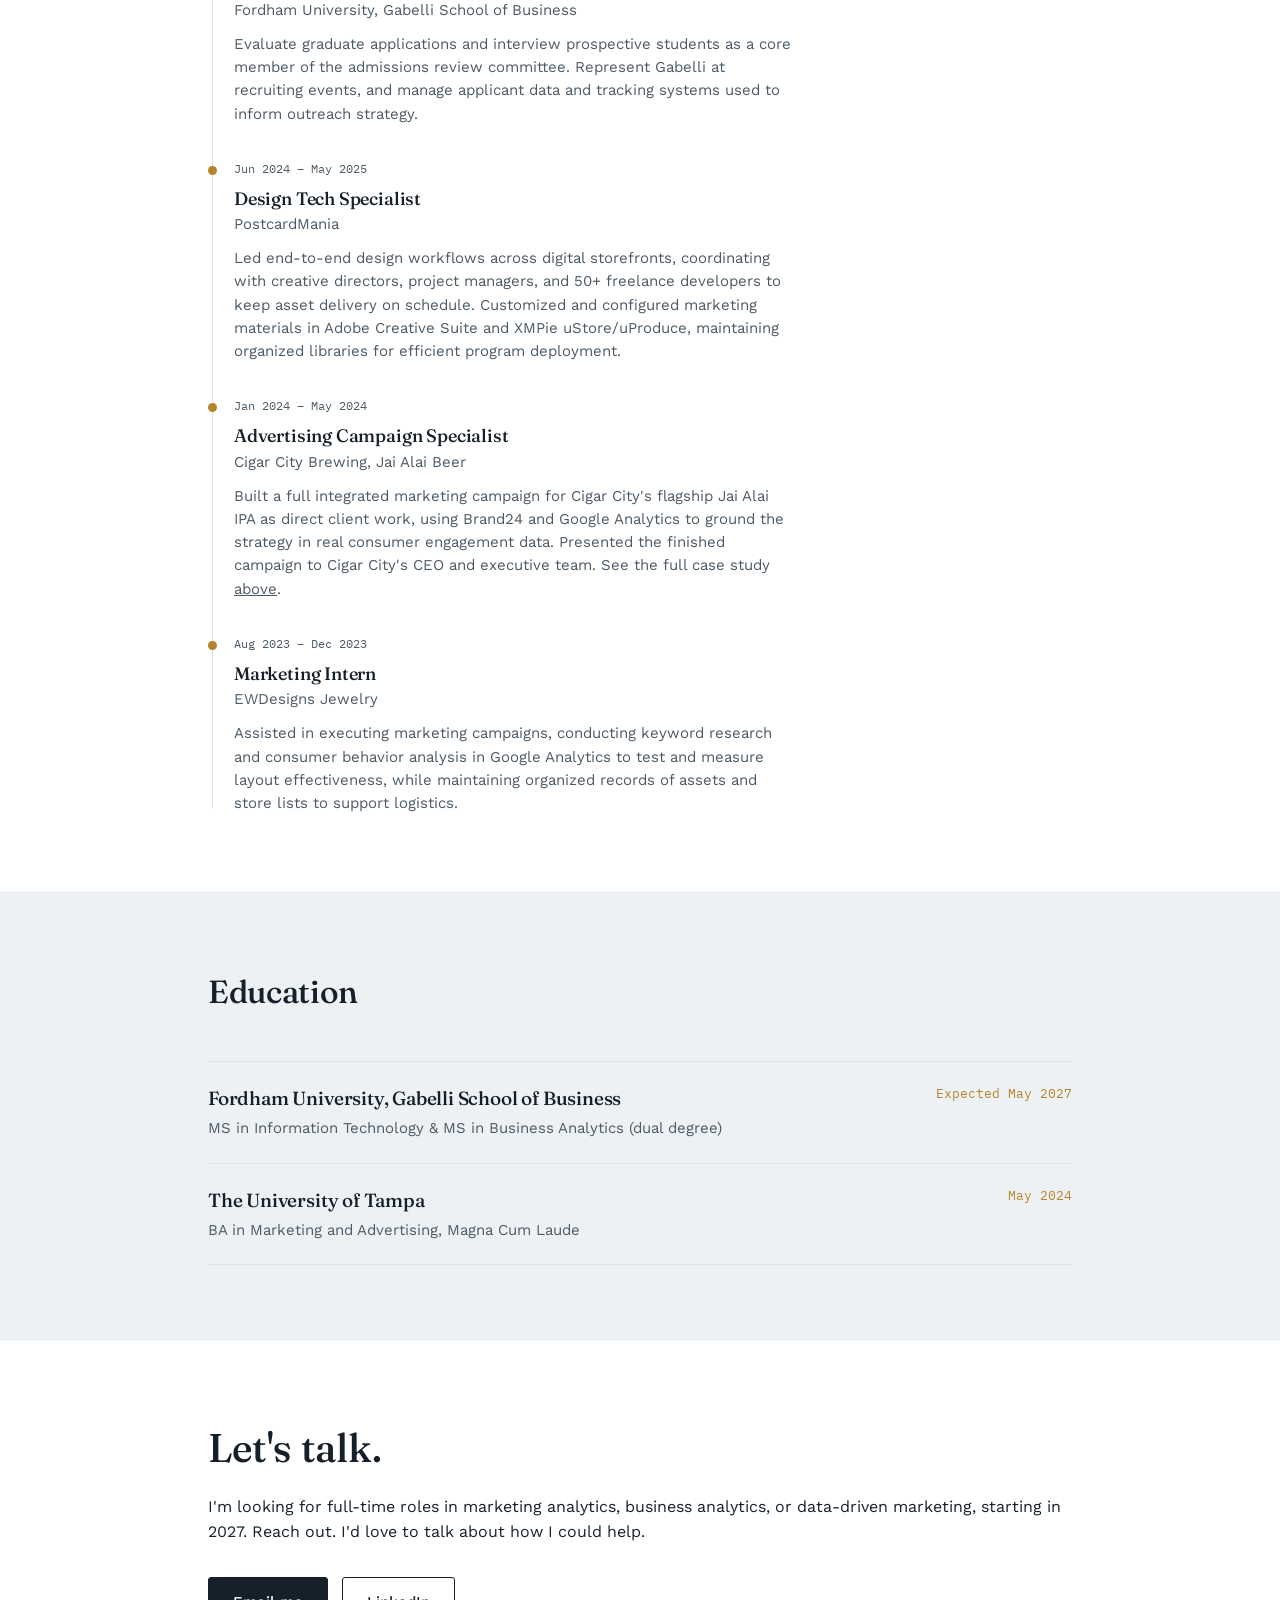
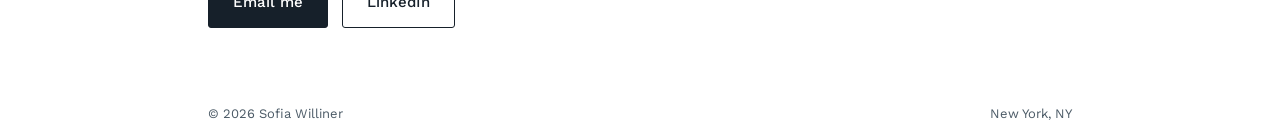
==== commit e400615e: "Add files via upload" ====
--- a/index.html
+++ b/index.html
@@ -176,7 +176,7 @@
     gap: 40px;
     align-items: center;
   }
-  .hero-photo { margin: 0; width: 240px; }
+  .hero-photo { margin: 0; width: 270px; }
   .hero-photo img {
     display: block;
     width: 100%;
@@ -685,6 +685,7 @@
     <nav class="links">
       <a href="#about">About</a>
       <a href="#work">Work</a>
+      <a href="#making">In progress</a>
       <a href="#experience">Experience</a>
       <a href="#education">Education</a>
       <a href="#contact">Contact</a>
@@ -698,14 +699,14 @@
   <section class="hero wrap">
     <div class="hero-grid">
       <div class="hero-text">
-    <div class="eyebrow-line reveal">New York, NY. Open to full-time analytics &amp; marketing roles</div>
-    <h1 class="reveal" style="animation-delay:.05s">Sofia Williner<br><em>marketing instinct,</em><br>analytical rigor.</h1>
+    <div class="eyebrow-line reveal">New York, NY. Open to full-time data &amp; analytics roles</div>
+    <h1 class="reveal" style="animation-delay:.05s">Sofia Williner<br><em>analytical rigor,</em><br>business instinct.</h1>
     <p class="lede reveal" style="animation-delay:.1s">
-      I'm a dual-master's candidate in Information Technology and Business Analytics at Fordham's Gabelli School of Business, with a background in marketing and advertising. I build things at the intersection of the two: campaigns and creative that are grounded in data, and models that are built to actually inform a decision.
+      I'm a dual-master's candidate in Information Technology and Business Analytics at Fordham's Gabelli School of Business, with a background in marketing and advertising. I build data pipelines, dashboards, and models that are built to actually inform a decision. Currently I design AI automation at a law-firm services team, cutting a 4-hour tax notice workflow to 20 minutes across 13 firms.
     </p>
       </div>
       <figure class="hero-photo">
-        <img src="[data-uri]" width="240" height="240" alt="Portrait of Sofia Williner">
+        <img src="[data-uri]" width="270" height="270" alt="Portrait of Sofia Williner">
       </figure>
     </div>
     <dl class="hero-facts reveal" style="animation-delay:.15s">
@@ -1122,7 +1123,7 @@
     <div class="wrap">
       <div class="section-head">
         <h2>Currently working on</h2>
-        <span class="count">fall 2026</span>
+        <span class="count">Fall 2026</span>
       </div>
       <ul class="quickfacts">
         <li><span class="k">Coursework</span><span class="v">R Statistical Programming</span></li>
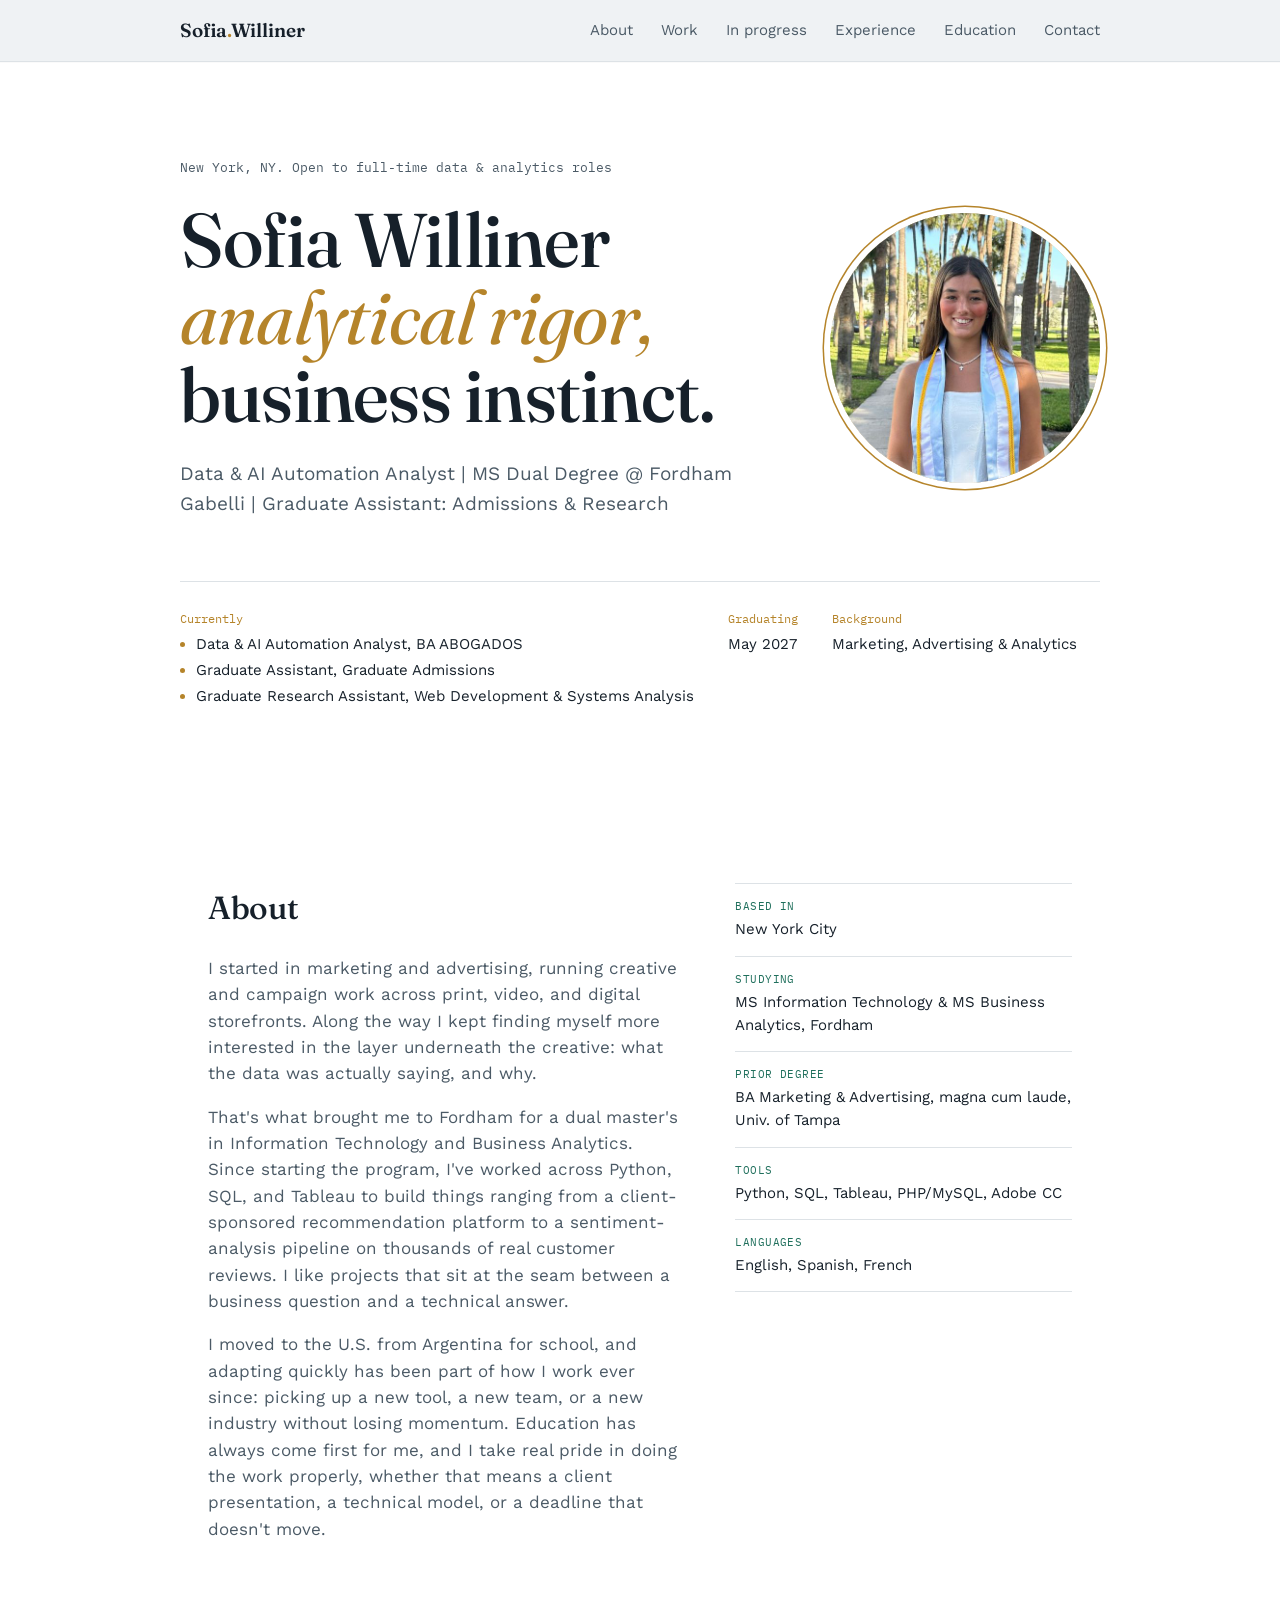
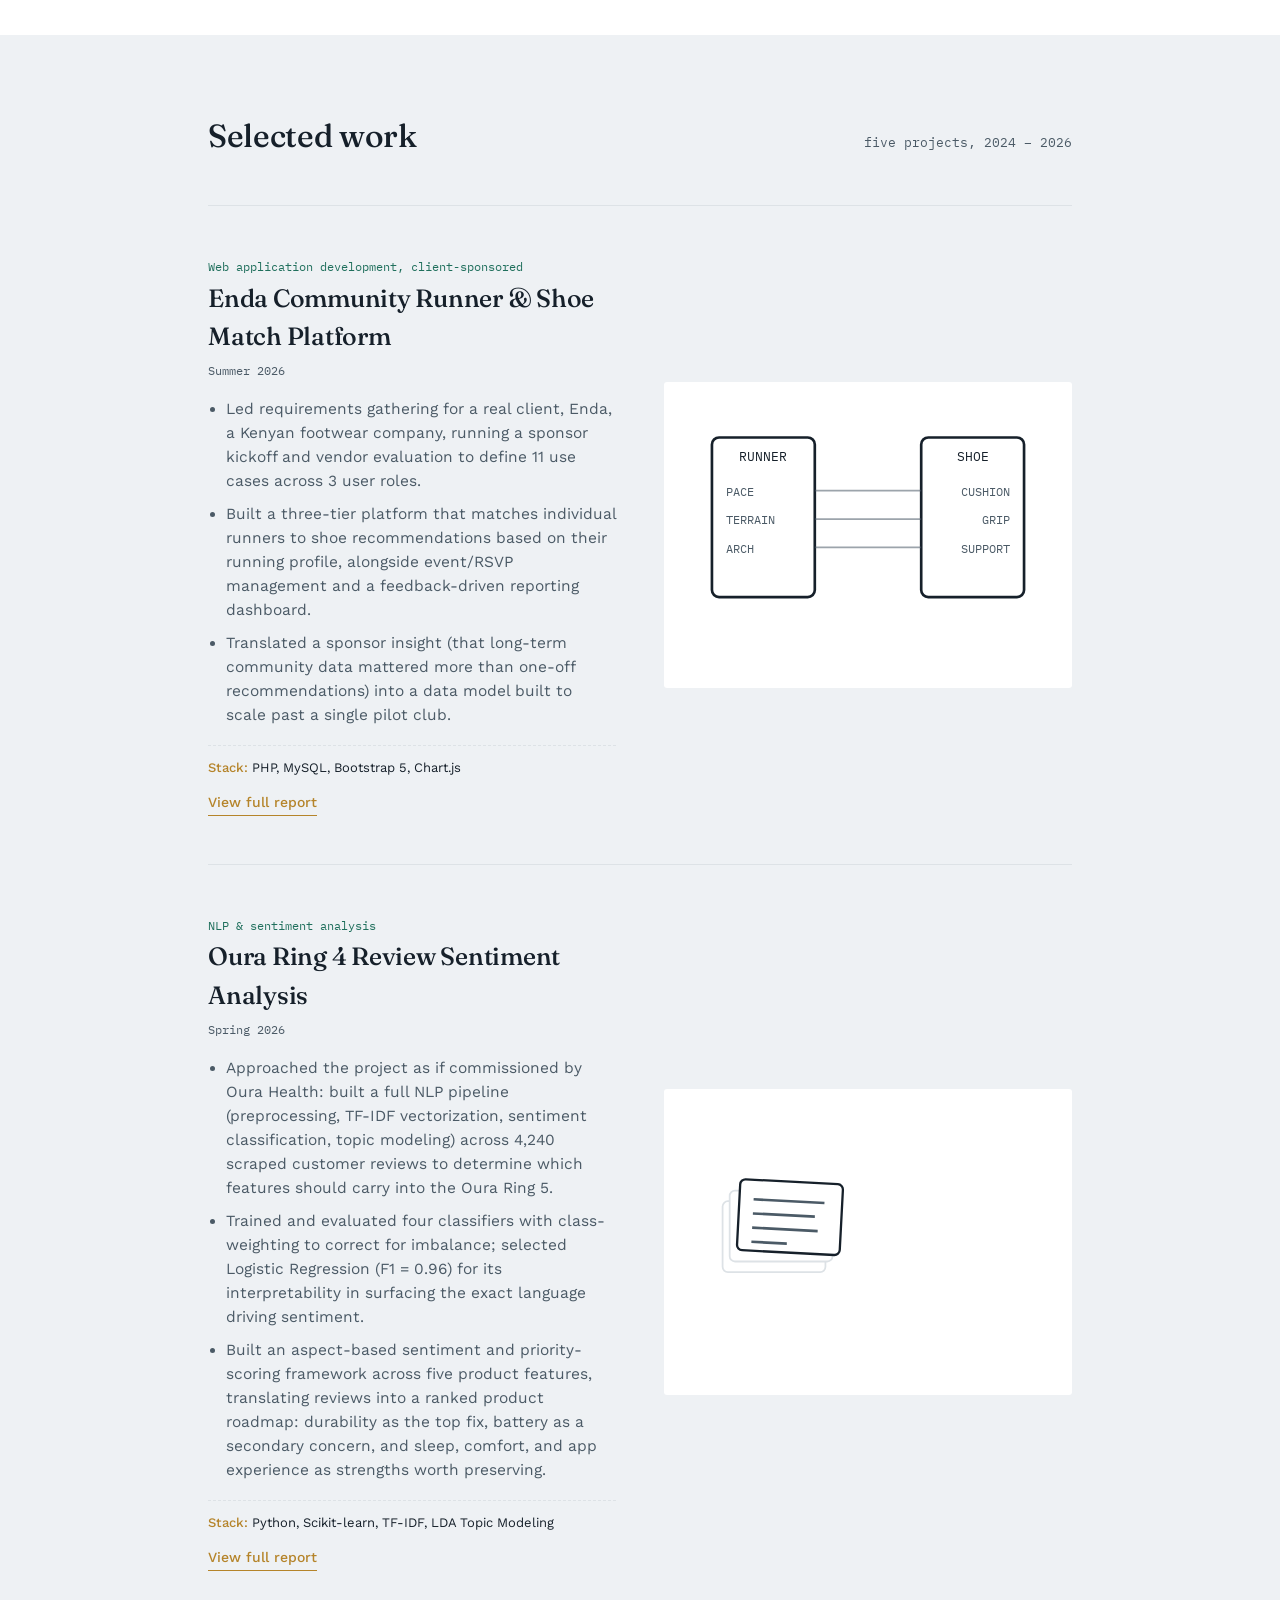
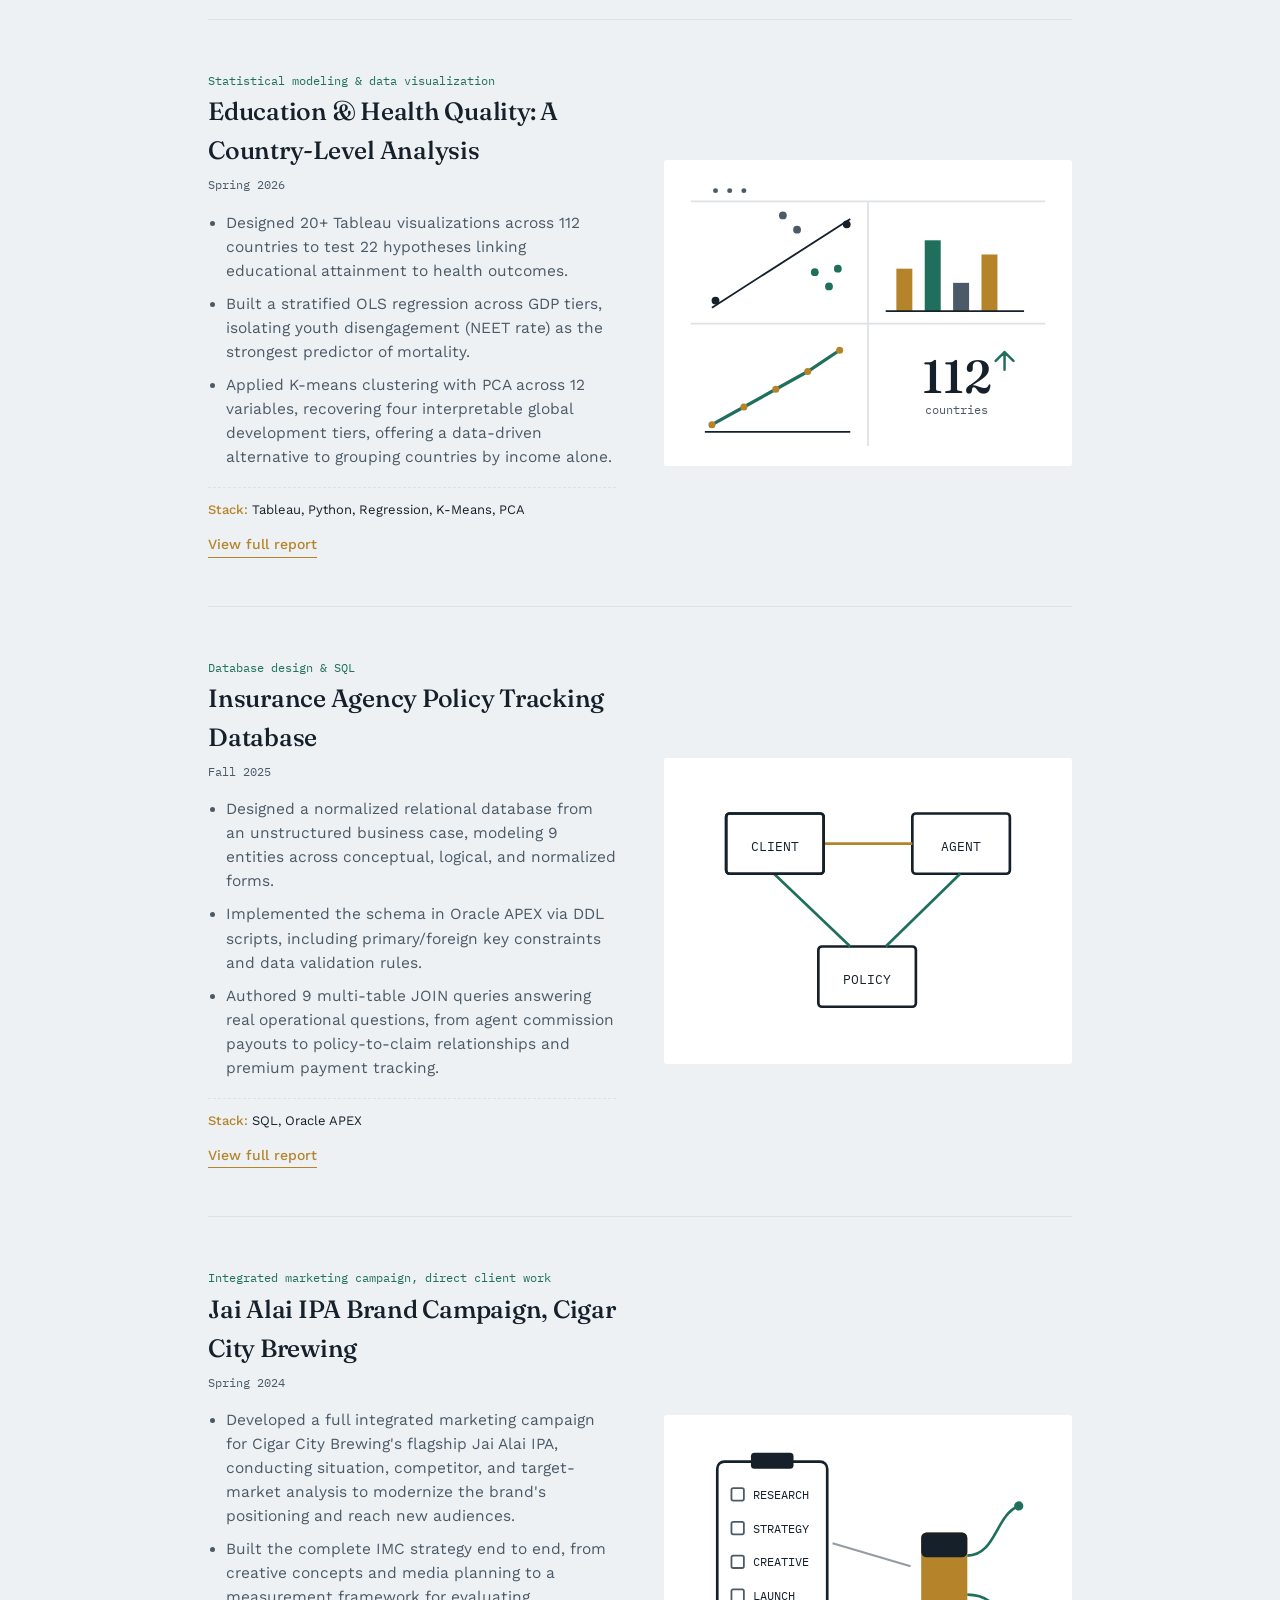
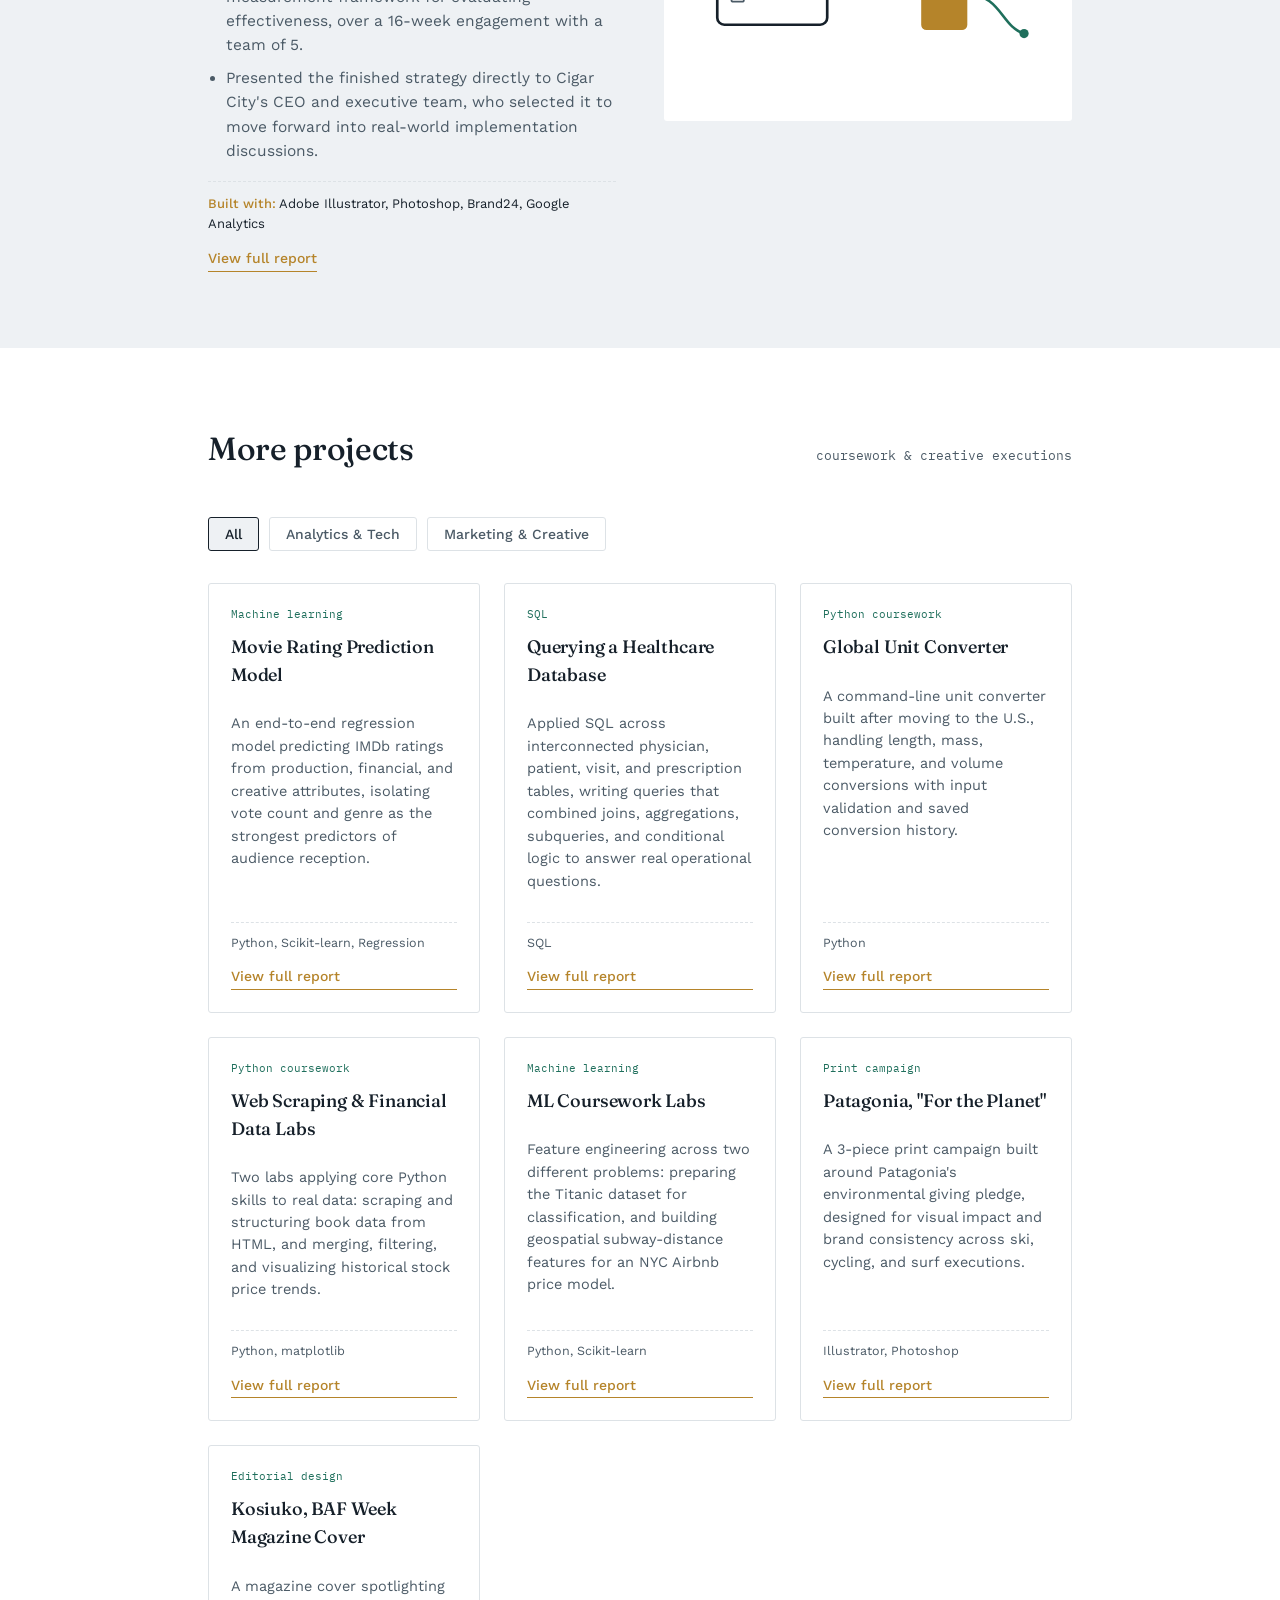
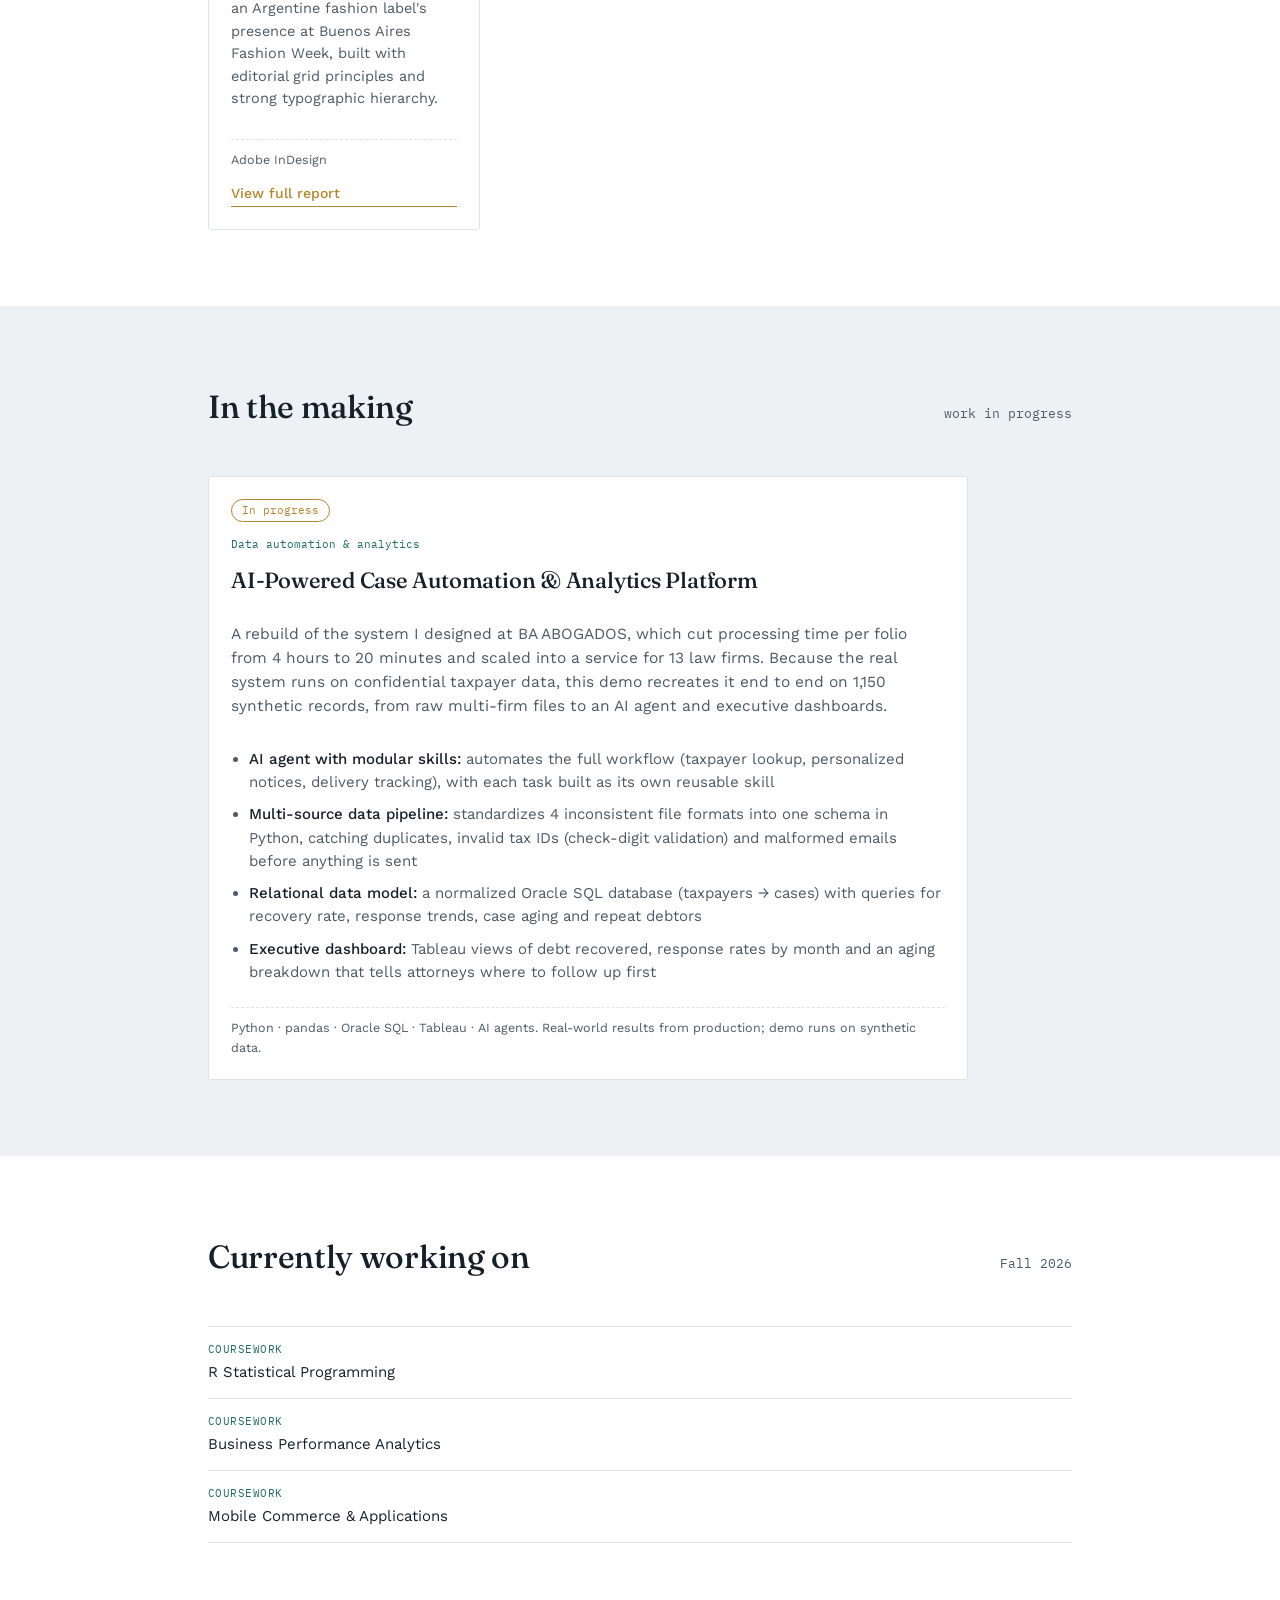
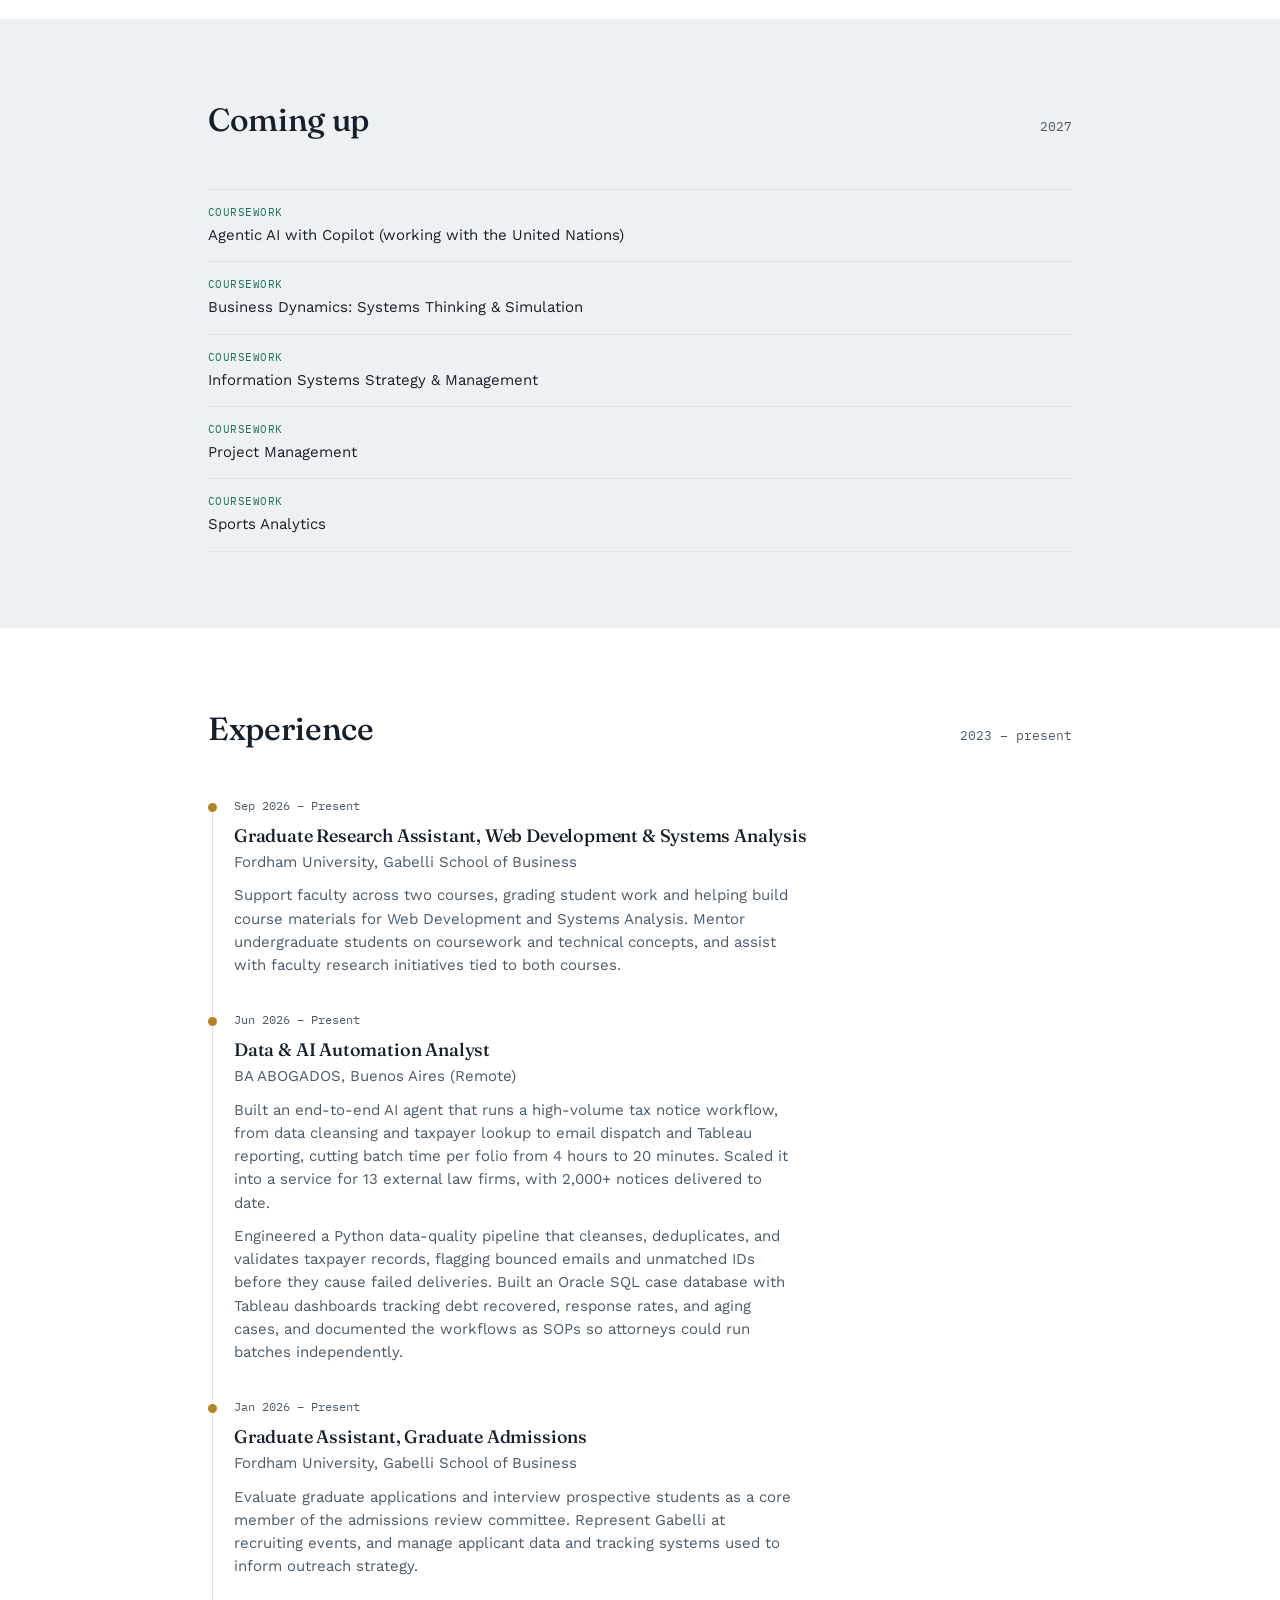
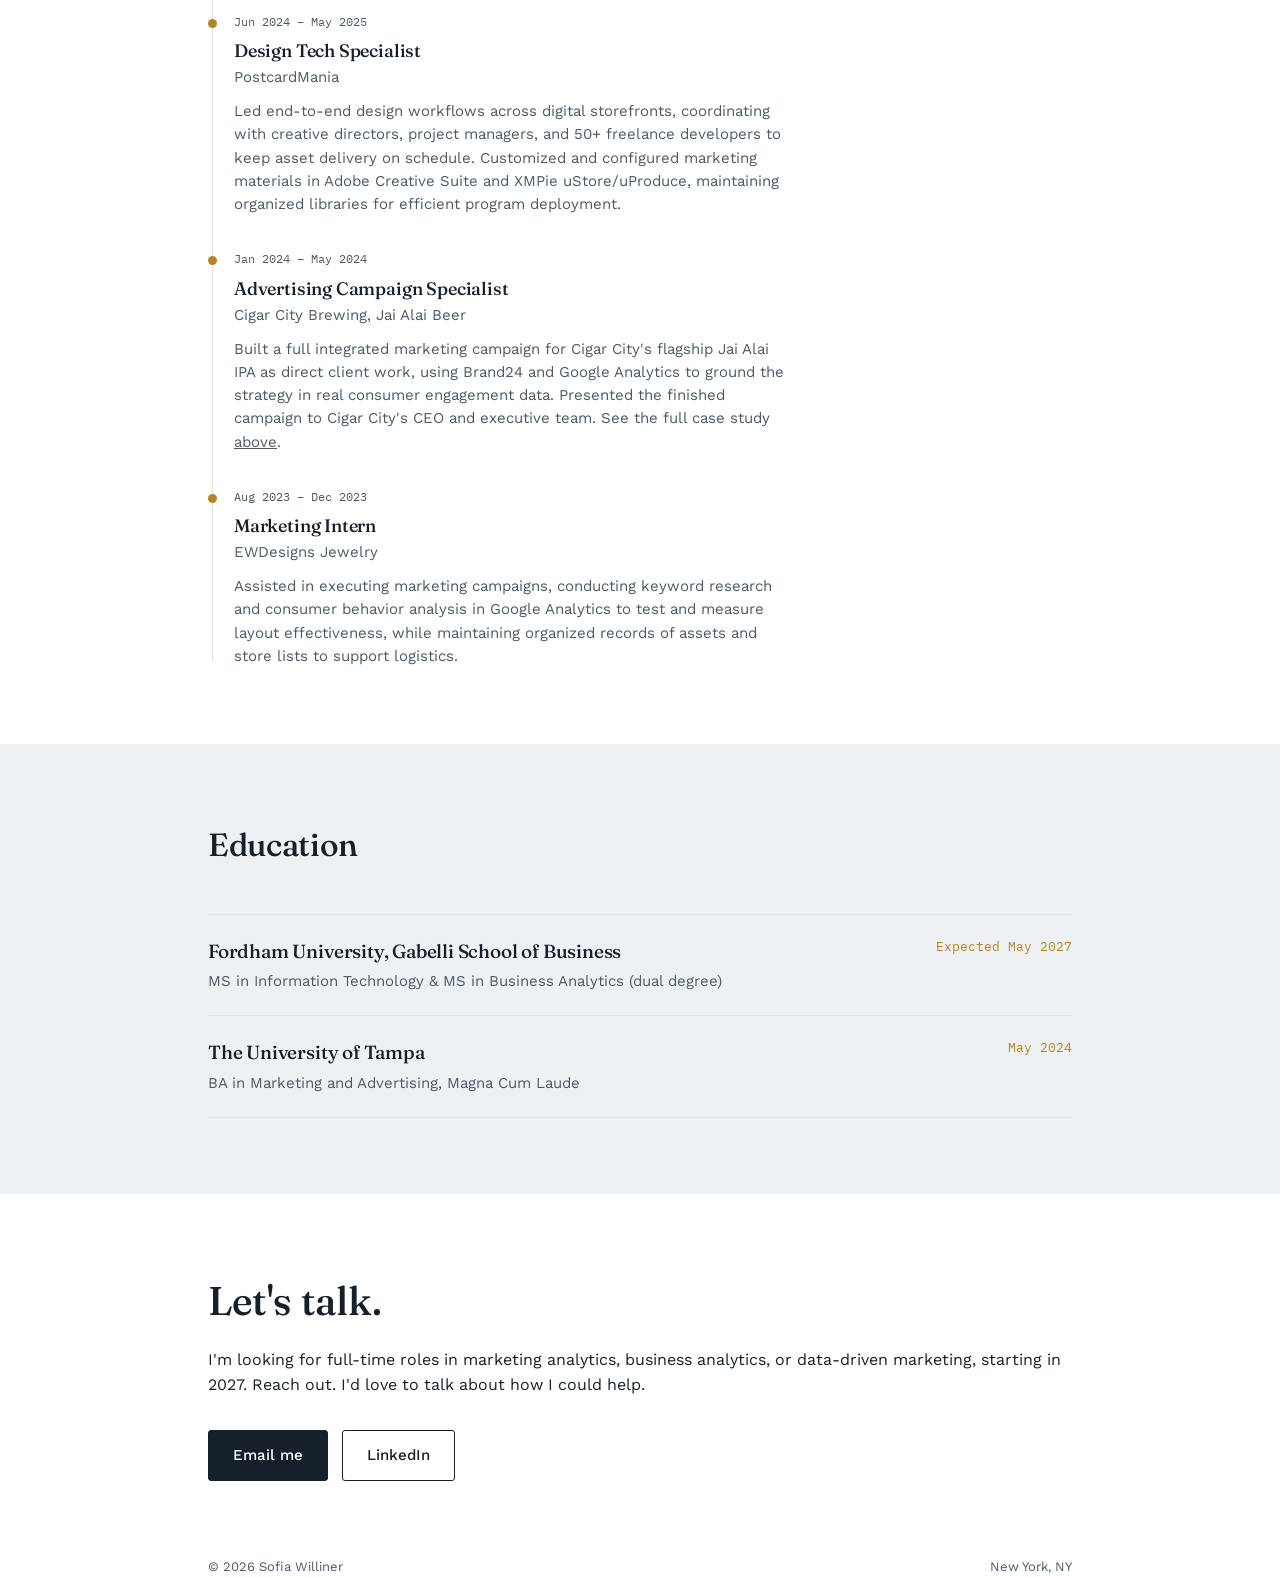
==== commit df4f22c5: "Add files via upload" ====
--- a/index.html
+++ b/index.html
@@ -702,7 +702,7 @@
     <div class="eyebrow-line reveal">New York, NY. Open to full-time data &amp; analytics roles</div>
     <h1 class="reveal" style="animation-delay:.05s">Sofia Williner<br><em>analytical rigor,</em><br>business instinct.</h1>
     <p class="lede reveal" style="animation-delay:.1s">
-      I'm a dual-master's candidate in Information Technology and Business Analytics at Fordham's Gabelli School of Business, with a background in marketing and advertising. I build data pipelines, dashboards, and models that are built to actually inform a decision. Currently I design AI automation at a law-firm services team, cutting a 4-hour tax notice workflow to 20 minutes across 13 firms.
+      Data &amp; AI Automation Analyst | MS Dual Degree @ Fordham Gabelli | Graduate Assistant: Admissions &amp; Research
     </p>
       </div>
       <figure class="hero-photo">
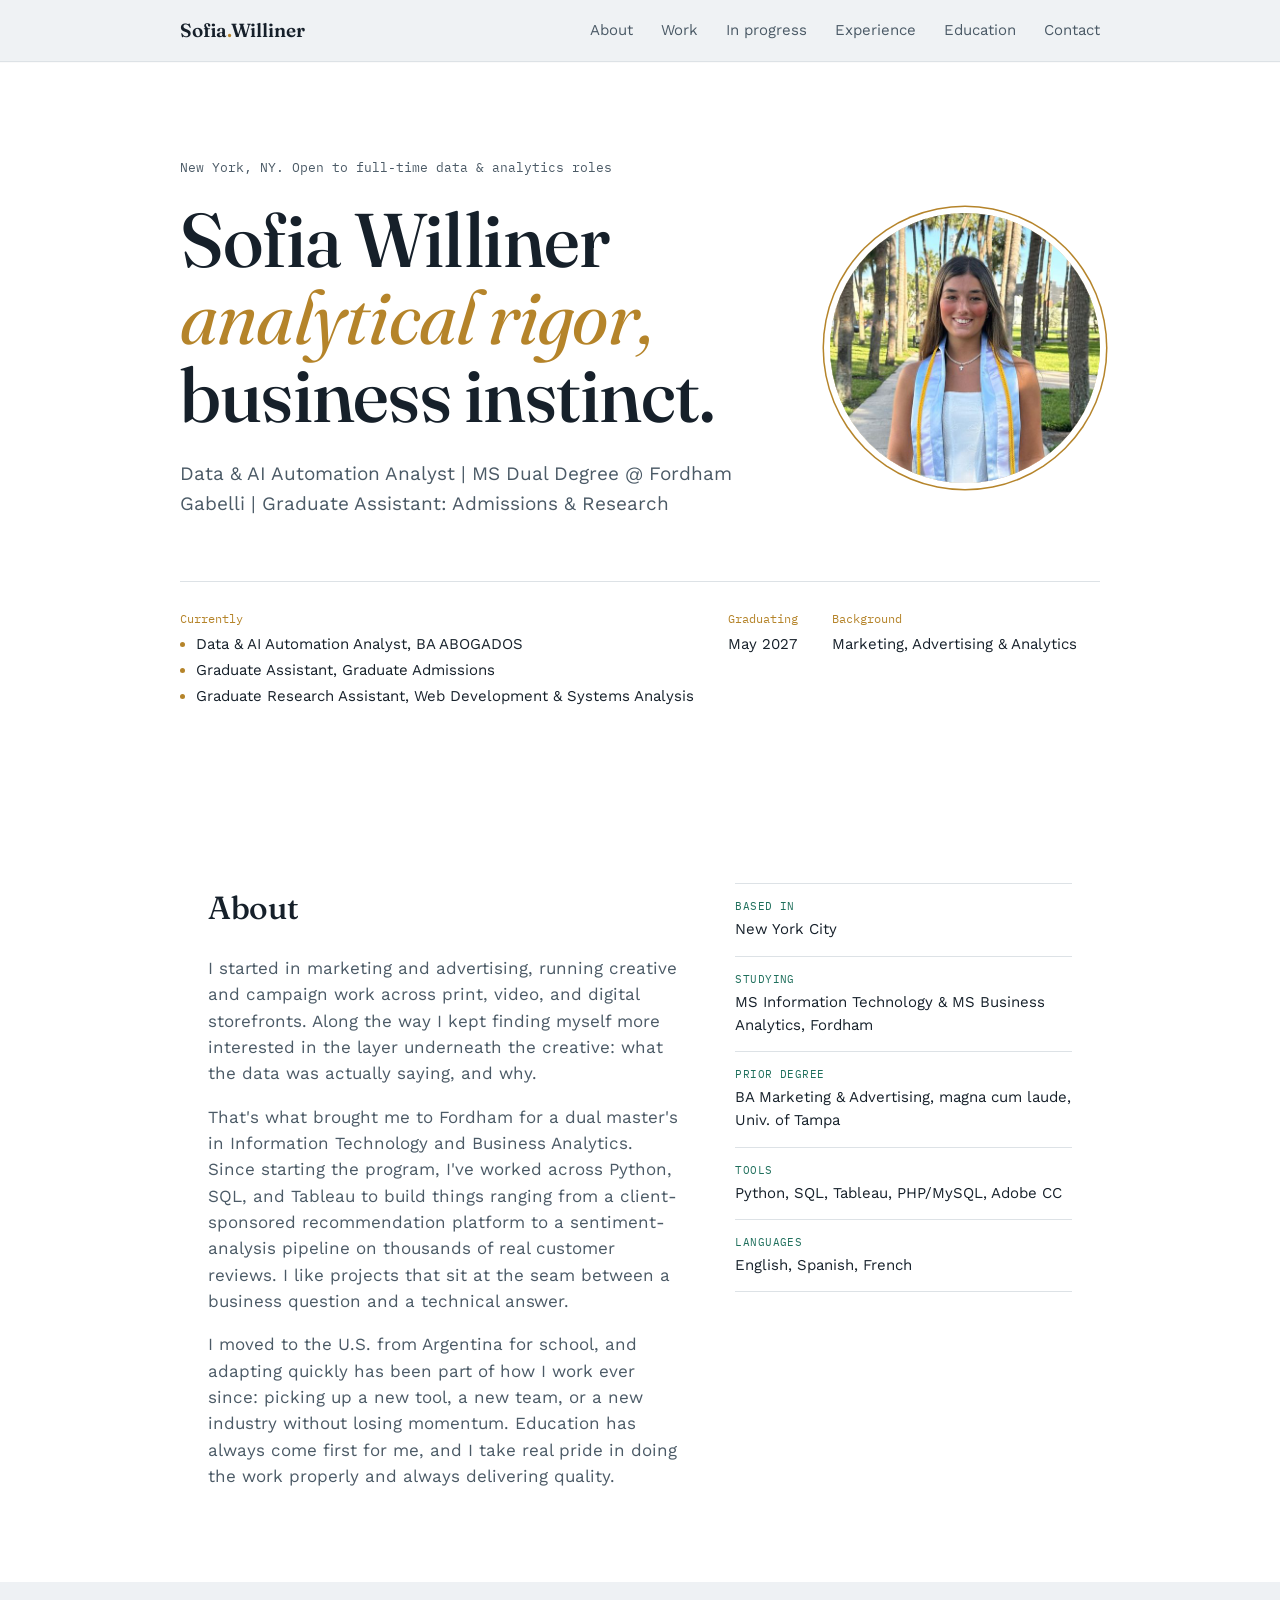
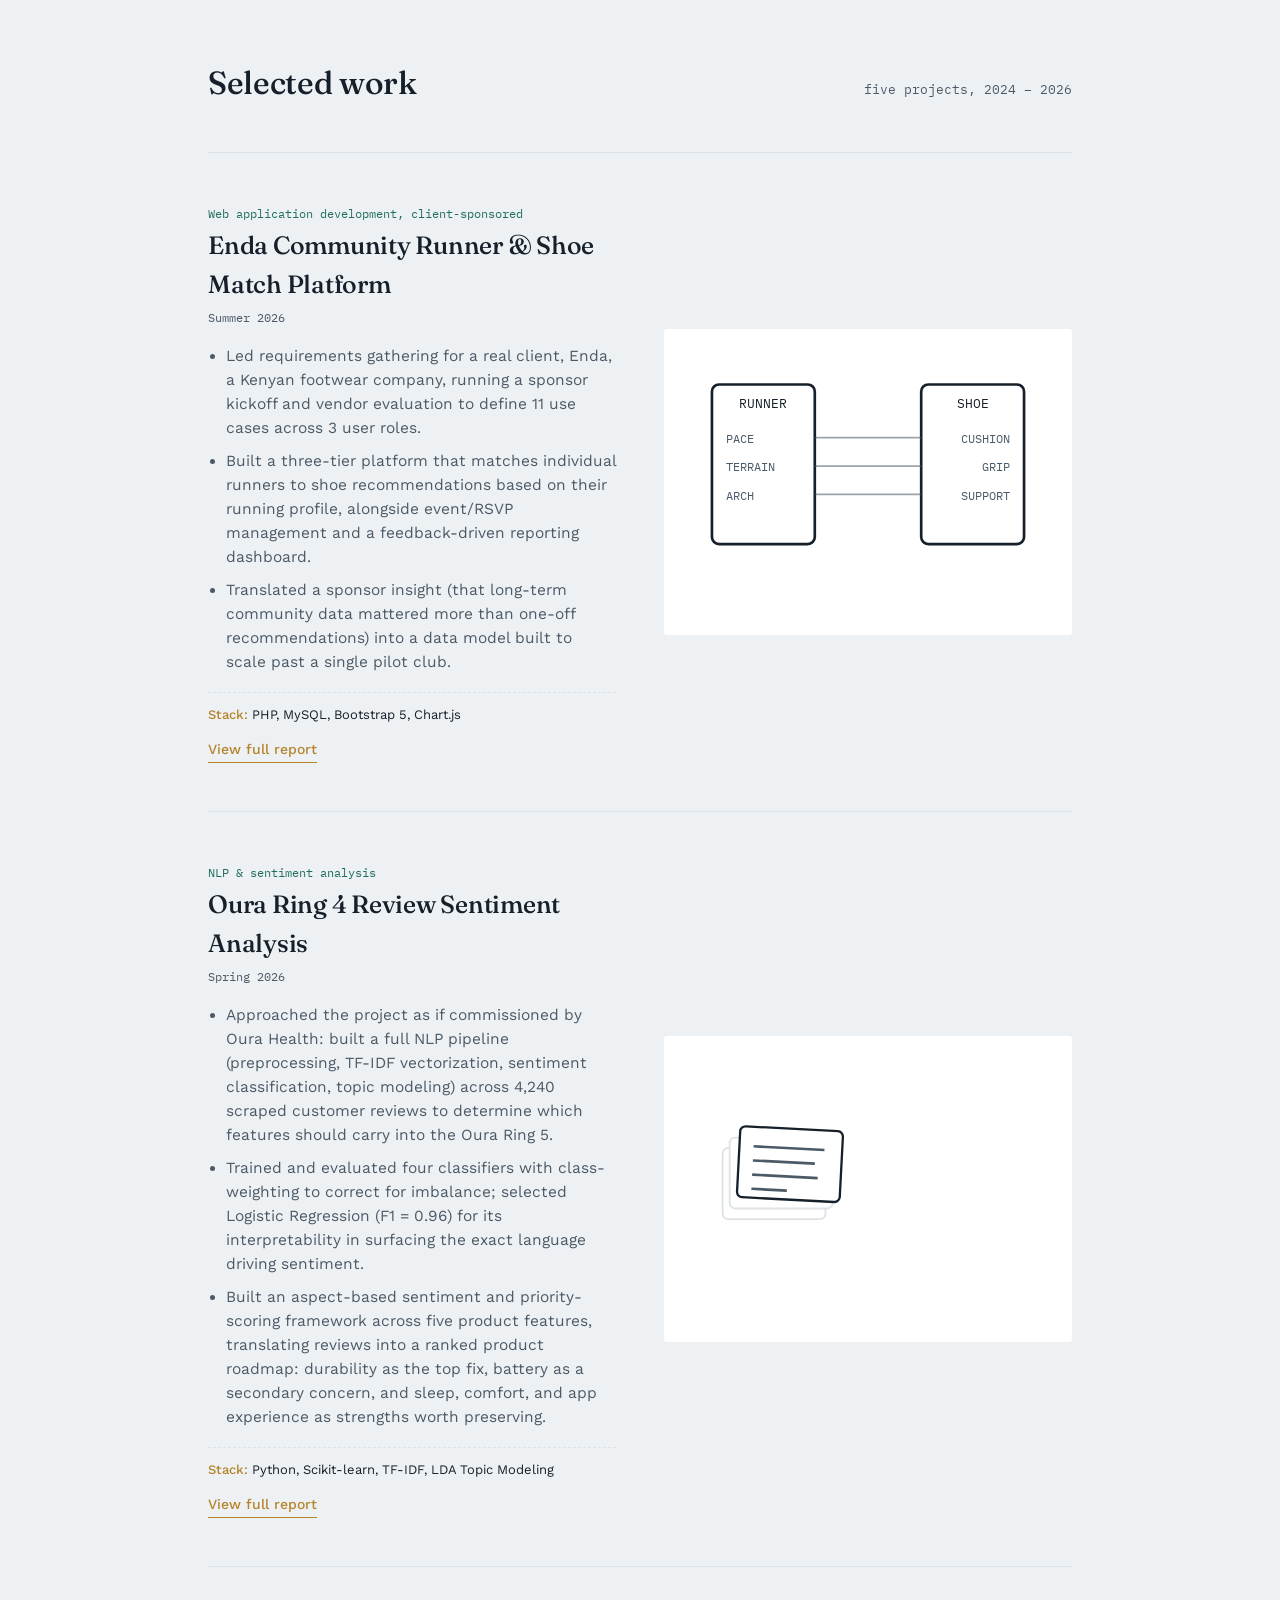
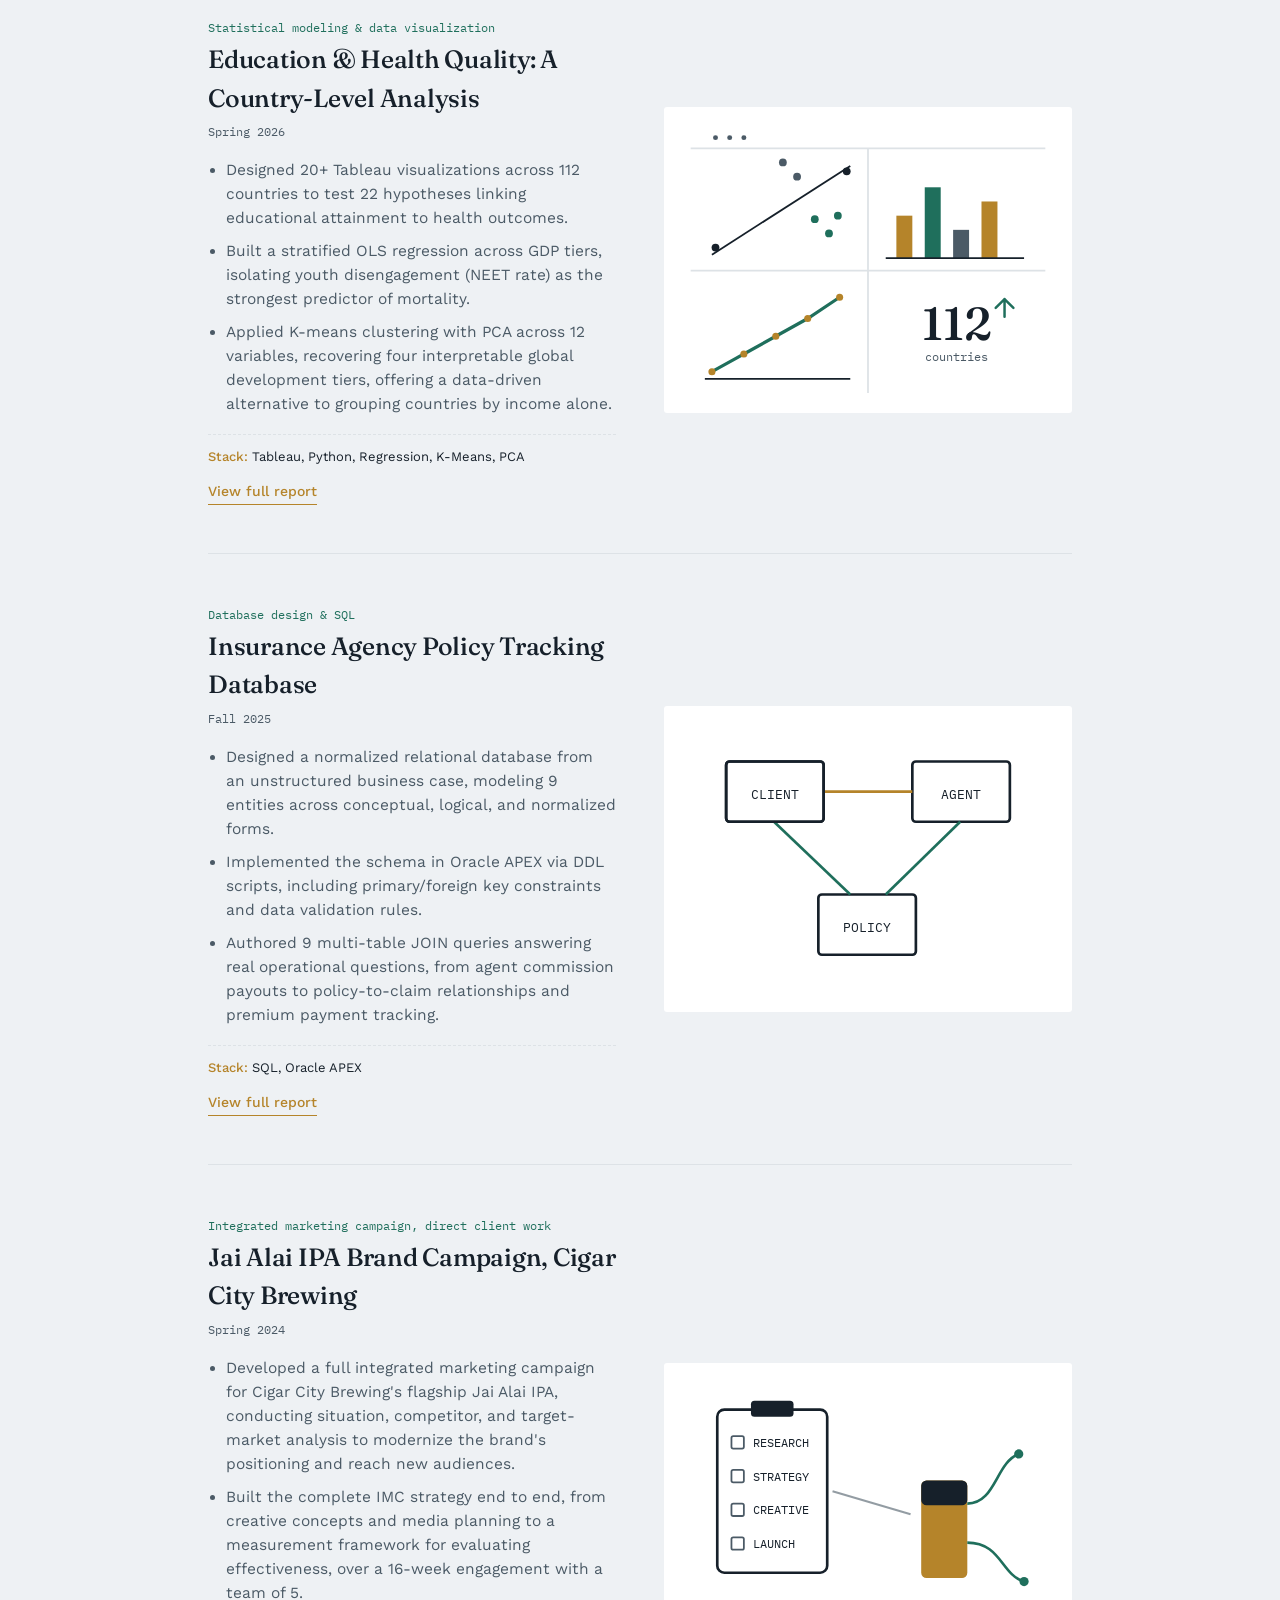
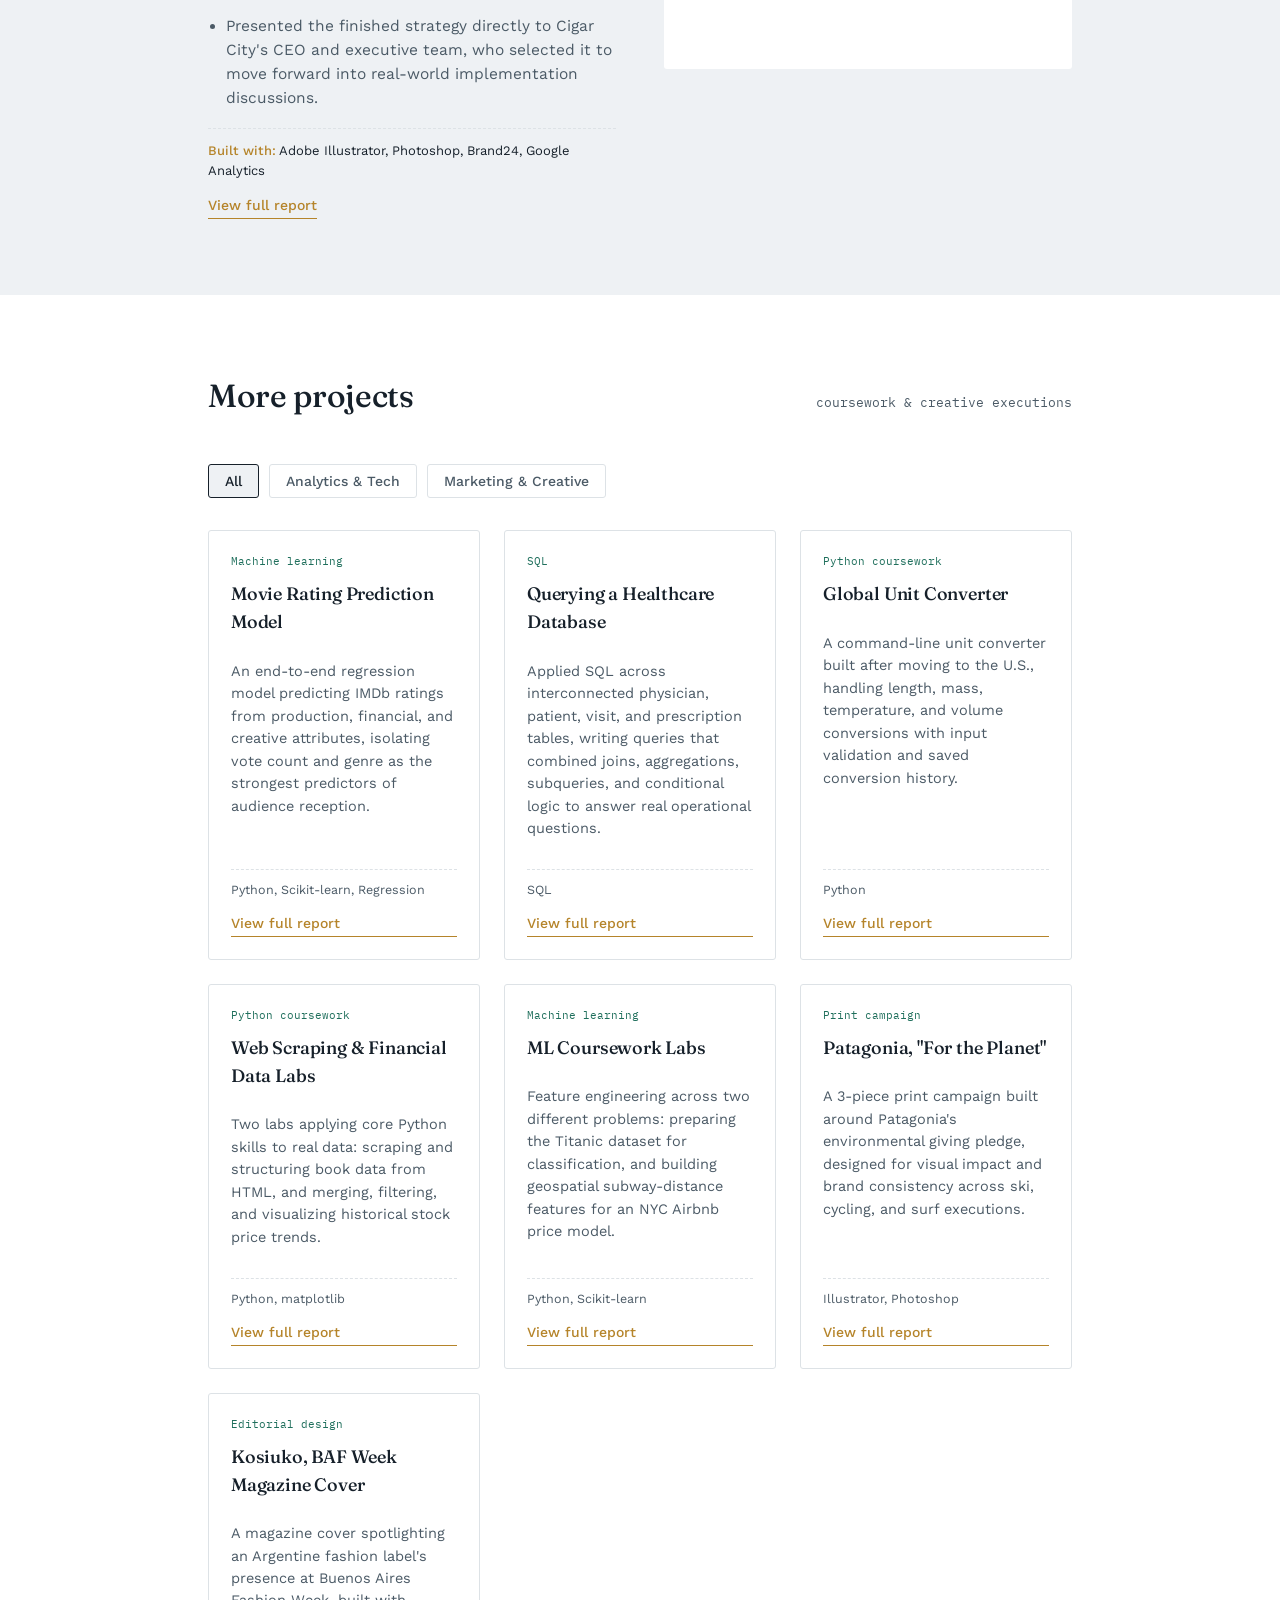
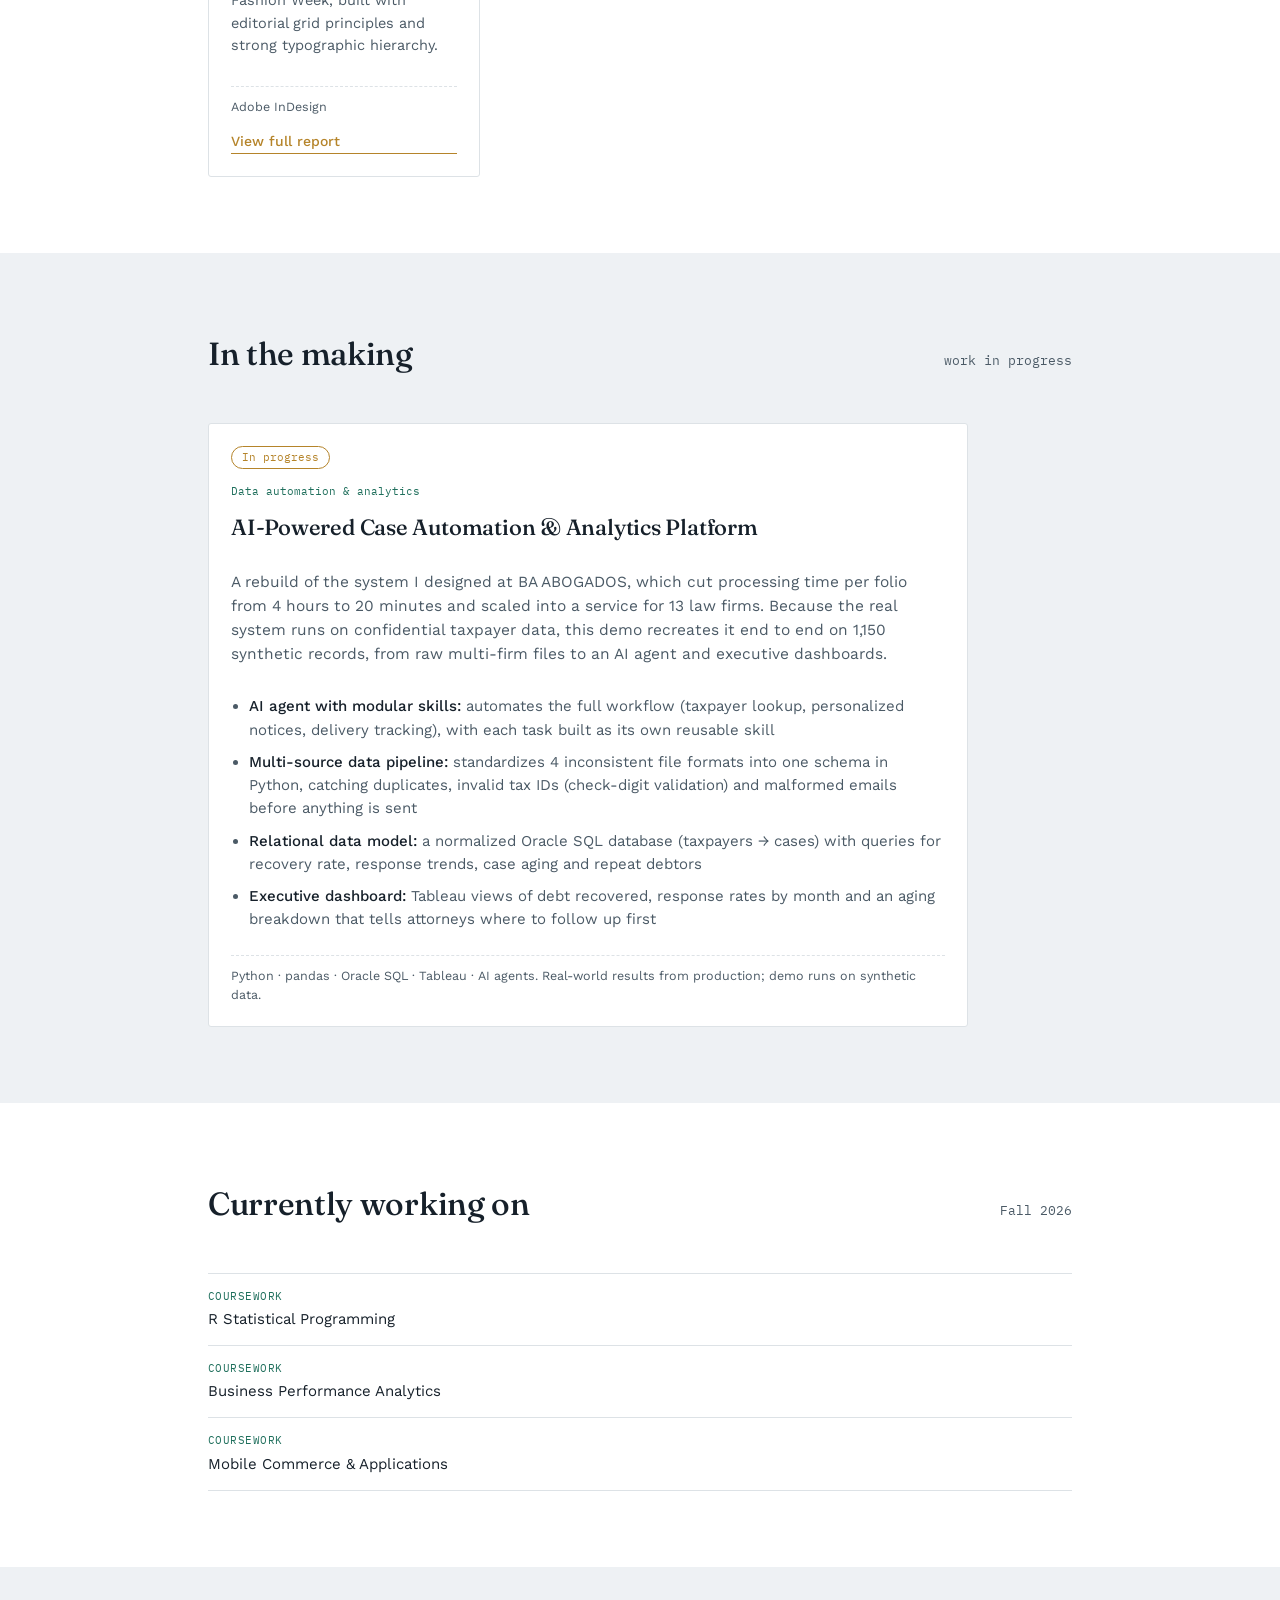
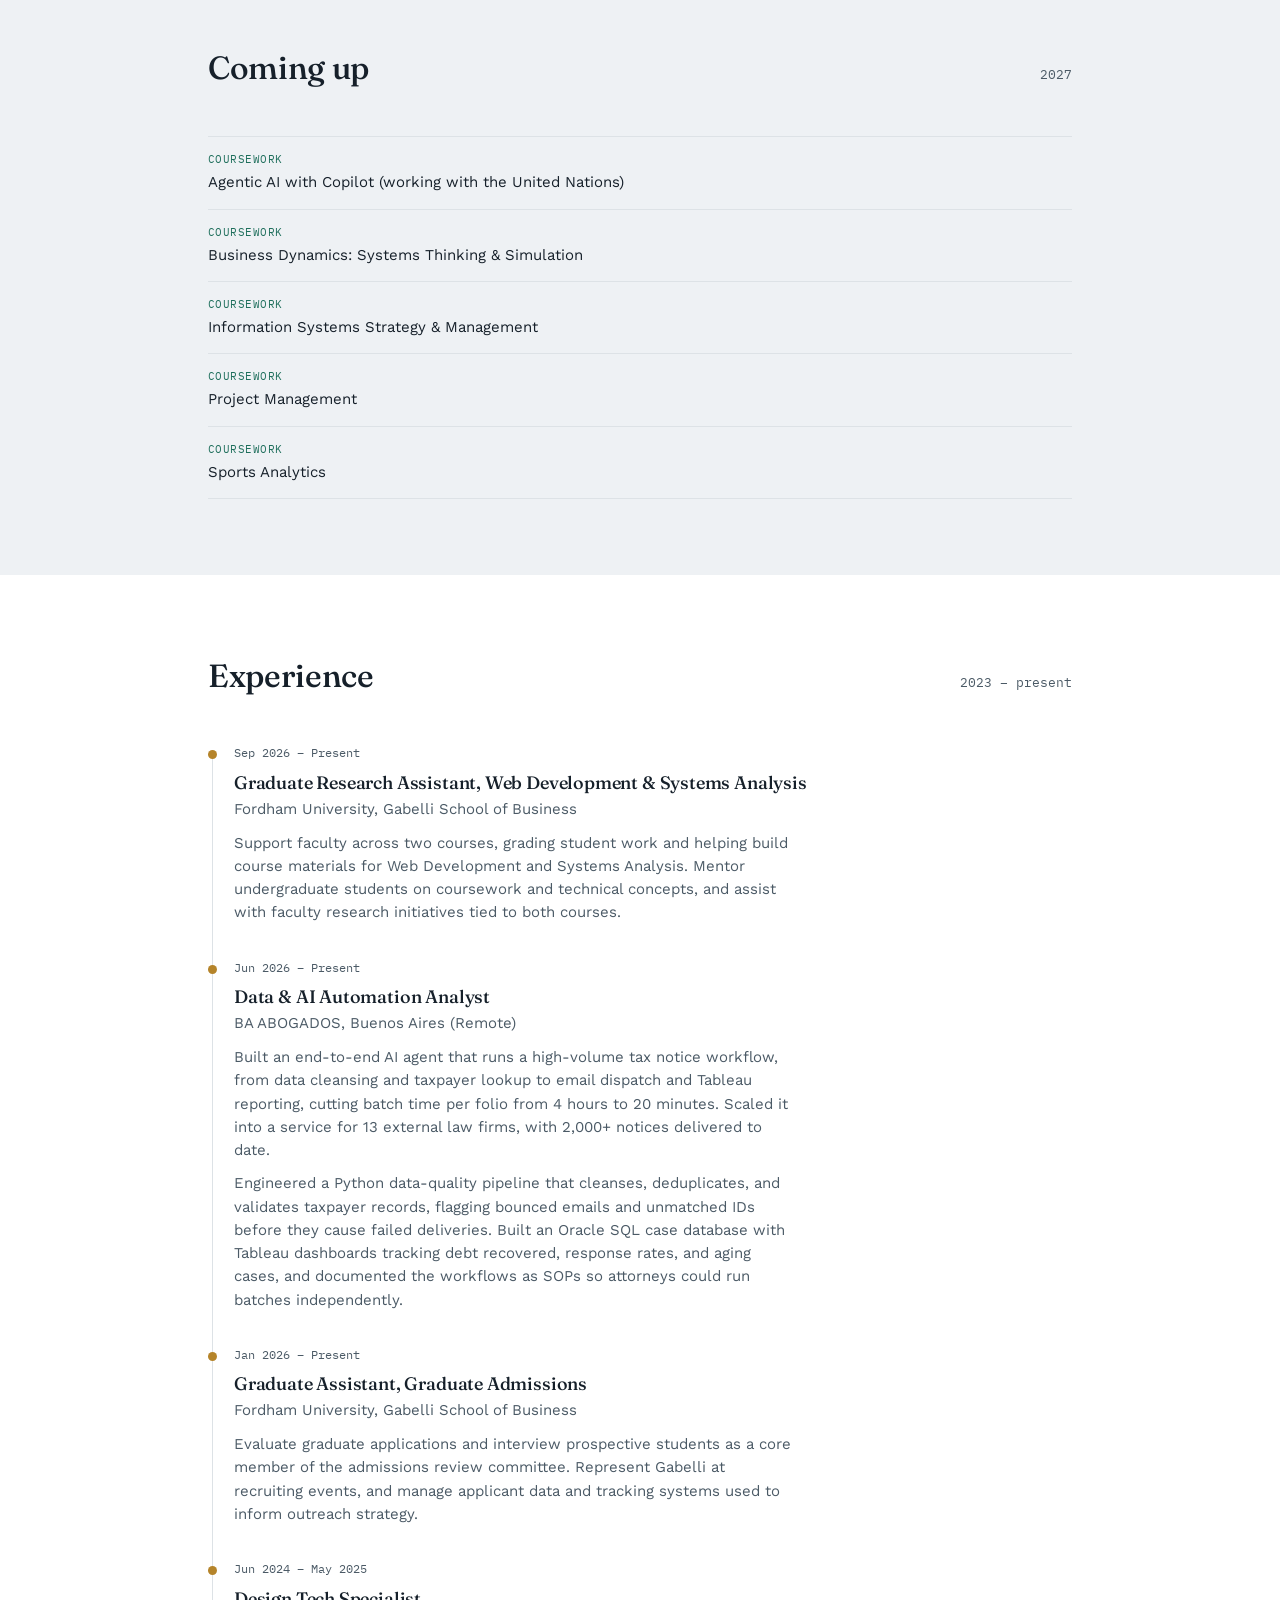
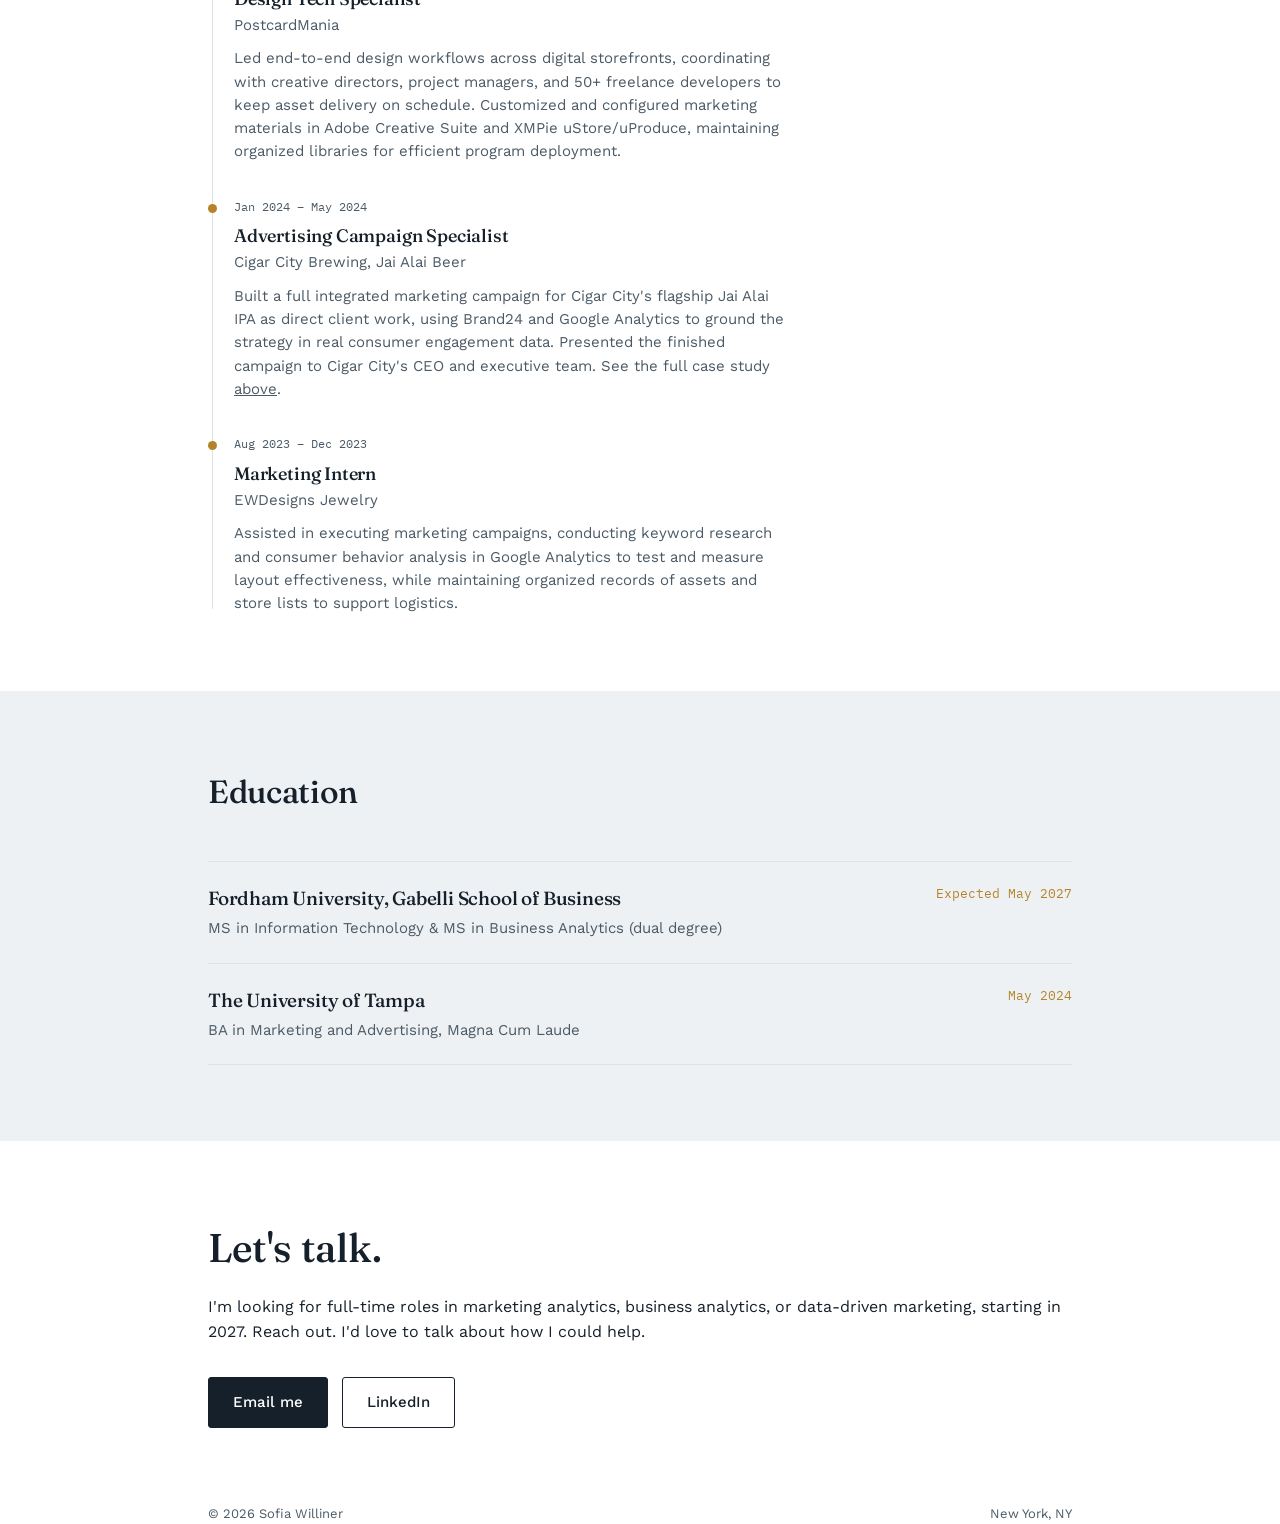
==== commit 4da351a1: "Add files via upload" ====
--- a/index.html
+++ b/index.html
@@ -729,7 +729,7 @@
         <h2 style="font-size:32px;font-weight:500;margin-bottom:22px;">About</h2>
         <p>I started in marketing and advertising, running creative and campaign work across print, video, and digital storefronts. Along the way I kept finding myself more interested in the layer underneath the creative: what the data was actually saying, and why.</p>
         <p>That's what brought me to Fordham for a dual master's in Information Technology and Business Analytics. Since starting the program, I've worked across Python, SQL, and Tableau to build things ranging from a client-sponsored recommendation platform to a sentiment-analysis pipeline on thousands of real customer reviews. I like projects that sit at the seam between a business question and a technical answer.</p>
-        <p>I moved to the U.S. from Argentina for school, and adapting quickly has been part of how I work ever since: picking up a new tool, a new team, or a new industry without losing momentum. Education has always come first for me, and I take real pride in doing the work properly, whether that means a client presentation, a technical model, or a deadline that doesn't move.</p>
+        <p>I moved to the U.S. from Argentina for school, and adapting quickly has been part of how I work ever since: picking up a new tool, a new team, or a new industry without losing momentum. Education has always come first for me, and I take real pride in doing the work properly and always delivering quality.</p>
       </div>
       <ul class="quickfacts">
         <li><span class="k">Based in</span><span class="v">New York City</span></li>
